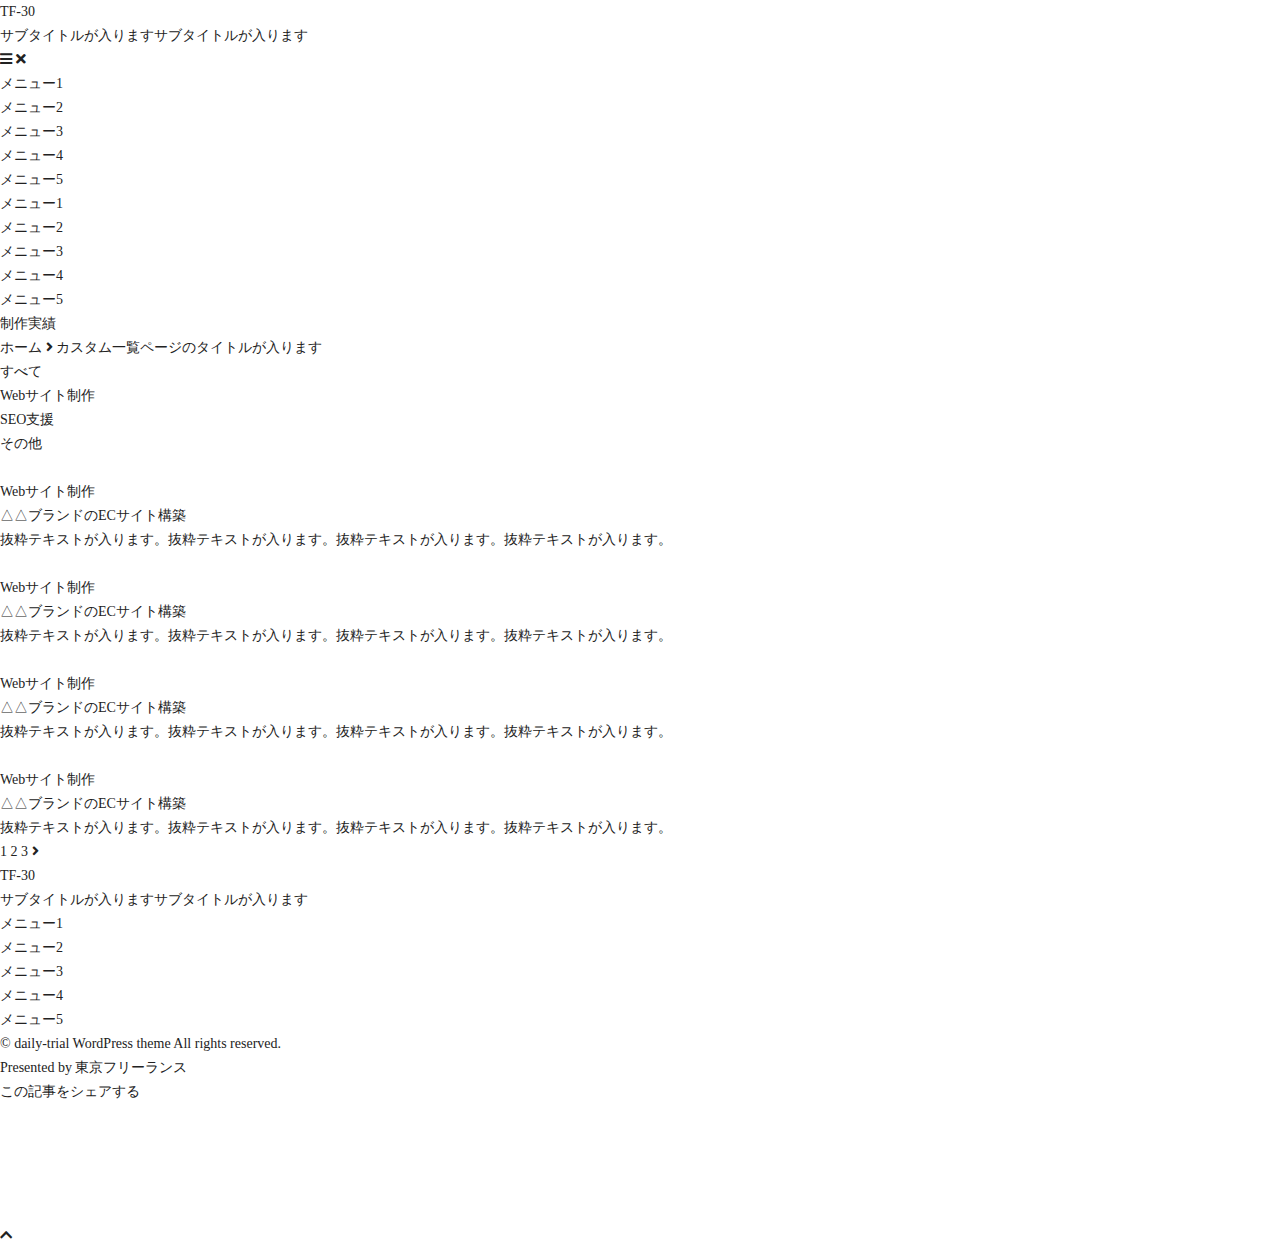
==== archive-menu.html @ 81ab0459 "First commit" ====
<!DOCTYPE html>
<html lang="ja" prefix="og: http://ogp.me/ns#">
<head>

<meta charset="UTF-8">
<meta name="viewport" content="width=device-width, initial-scale=1.0">
<meta name="format-detection" content="telephone=no">

<title>カスタム一覧ページのタイトルが入ります</title>
<meta name="description" content="">

<meta property="og:title" content="カスタム一覧ページのタイトルが入ります">
<meta property="og:type" content="website">
<meta property="og:url" content="https://example.com/pagetitle/">
<meta property="og:image" content="https://example.com/pagetitle/img/ogp.png">
<meta property="og:site_name" content="カスタム一覧ページタイトルが入ります">
<meta property="og:description" content="">
<meta name="twitter:card" content="summary_large_image">

<link rel="stylesheet" href="https://cdnjs.cloudflare.com/ajax/libs/font-awesome/5.8.2/css/all.min.css">
<link rel="stylesheet" href="./css/style.css">

<link rel="icon" href="./img/icon-home.png">

</head>
<body>

<!-- header -->
<header id="header">
<div class="inner">

<h1 class="header-logo"><a href="/">TF-30</a></h1><!-- /header-logo -->
<div class="header-sub">サブタイトルが入りますサブタイトルが入ります</div><!-- /header-sub -->

<!-- drawer -->
<div class="drawer">
<div class="drawer-icon">
	<span class="drawer-open"><i class="fas fa-bars"></i></span><!-- /drawer-open -->
	<span class="drawer-close"><i class="fas fa-times"></i></span><!-- drawer-close -->
</div><!-- /drawer-icon -->

<!-- drawer-content -->
<div class="drawer-content">
<nav class="drawer-nav">
<ul class="drawer-list">
	<li class="m_icon1 menu-item"><a href="#">メニュー1</a></li>
	<li class="m_icon2 menu-item"><a href="#">メニュー2</a></li>
	<li class="m_icon3 menu-item"><a href="#">メニュー3</a></li>
	<li class="m_icon4 menu-item"><a href="#">メニュー4</a></li>
	<li class="m_icon5 menu-item"><a href="#">メニュー5</a></li>
</ul>
</nav>
</div><!-- /drawer-content -->
</div><!-- /drawer -->

</div><!-- /inner -->
</header><!-- /header -->

<!-- header-nav -->
<nav class="header-nav">
<div class="inner">
<ul class="header-list">
	<li class="m_icon1 menu-item"><a href="#">メニュー1</a></li>
	<li class="m_icon2 menu-item"><a href="#">メニュー2</a></li>
	<li class="m_icon3 menu-item"><a href="#">メニュー3</a></li>
	<li class="m_icon4 menu-item"><a href="#">メニュー4</a></li>
	<li class="m_icon5 menu-item"><a href="#">メニュー5</a></li>
</ul>
</div><!-- /inner -->
</nav><!-- header-nav -->

<!-- main-visual -->
<div class="mainvisual">
  <div class="inner">
    <div class="mainvisual-content">
      <div class="mainvisual-title">制作実績</div>
    </div>
  </div><!-- /inner -->
</div><!-- /main-visual -->

<div class="work-breadcrumb">
  <div class="inner">
    <!-- breadcrumb -->
    <div class="breadcrumb">
      <span property="itemListElement" typeof="ListItem">
        <a property="item" typeof="WebPage" href="/" class="home"><span property="name">ホーム</span></a>
        <meta property="position" content="1">
      </span>
      <i class="fas fa-angle-right"></i>
      <span class="current-item">カスタム一覧ページのタイトルが入ります</span>
    </div><!-- /breadcrumb -->
  </div><!-- /inner -->
</div><!-- /work-breadcrumb -->


<!-- content -->
<div id="content" class="content-work">
  <div class="inner">

    <!-- primary -->
    <main id="primary">

      <div class="genre-nav">
        <div class="genre-nav-link"><a class="is-active" href="">すべて</a></div>
        <div class="genre-nav-link"><a href="">Webサイト制作</a></div>
        <div class="genre-nav-link"><a href="">SEO支援</a></div>
        <div class="genre-nav-link"><a href="">その他</a></div>
      </div><!-- /genre-nav -->

      <!-- entries -->
      <div class="entries entries-work">
        <a href="" class="entry-item entry-item-horizontal">
          <div class="entry-item-img">
            <img src="img/entry1.png" alt="">
          </div>
          <div class="entry-item-body">
            <div class="entry-item-meta">
              <div class="entry-item-tag">Webサイト制作</div>
            </div>
            <div class="entry-item-title">△△ブランドのECサイト構築</div>
            <div class="entry-item-excerpt">抜粋テキストが入ります。抜粋テキストが入ります。抜粋テキストが入ります。抜粋テキストが入ります。</div>
          </div><!-- /entry-item-body -->
        </a><!-- /entry-item -->
        <a href="" class="entry-item entry-item-horizontal">
          <div class="entry-item-img">
            <img src="img/entry2.png" alt="">
          </div>
          <div class="entry-item-body">
            <div class="entry-item-meta">
              <div class="entry-item-tag">Webサイト制作</div>
            </div>
            <div class="entry-item-title">△△ブランドのECサイト構築</div>
            <div class="entry-item-excerpt">抜粋テキストが入ります。抜粋テキストが入ります。抜粋テキストが入ります。抜粋テキストが入ります。</div>
          </div><!-- /entry-item-body -->
        </a><!-- /entry-item -->
        <a href="" class="entry-item entry-item-horizontal">
          <div class="entry-item-img">
            <img src="img/entry3.png" alt="">
          </div>
          <div class="entry-item-body">
            <div class="entry-item-meta">
              <div class="entry-item-tag">Webサイト制作</div>
            </div>
            <div class="entry-item-title">△△ブランドのECサイト構築</div>
            <div class="entry-item-excerpt">抜粋テキストが入ります。抜粋テキストが入ります。抜粋テキストが入ります。抜粋テキストが入ります。</div>
          </div><!-- /entry-item-body -->
        </a><!-- /entry-item -->
        <a href="" class="entry-item entry-item-horizontal">
          <div class="entry-item-img">
            <img src="img/entry4.png" alt="">
          </div>
          <div class="entry-item-body">
            <div class="entry-item-meta">
              <div class="entry-item-tag">Webサイト制作</div>
            </div>
            <div class="entry-item-title">△△ブランドのECサイト構築</div>
            <div class="entry-item-excerpt">抜粋テキストが入ります。抜粋テキストが入ります。抜粋テキストが入ります。抜粋テキストが入ります。</div>
          </div><!-- /entry-item-body -->
        </a><!-- /entry-item -->
      </div><!-- /entries -->

      <!-- pagination -->
      <div class="pagination">
        <span class="page-numbers current">1</span>
        <a class="page-numbers" href="#">2</a>
        <a class="page-numbers" href="#">3</a>
        <a class="next page-numbers" href="#"><i class="fas fa-angle-right"></i></a>
      </div><!-- /pagination -->
    </main><!-- /primary -->

  </div><!-- /.inner -->
  </div><!-- /.content -->


<!-- footer-menu -->
<div id="footer-menu">
<div class="inner">
<div class="footer-logo"><a href="/">TF-30</a></div><!-- /footer-logo -->
<div class="footer-sub">サブタイトルが入りますサブタイトルが入ります</div><!-- /footer-sub -->

<nav class="footer-nav">
<ul class="footer-list">
	<li class="menu-item"><a href="#">メニュー1</a></li>
	<li class="menu-item"><a href="#">メニュー2</a></li>
	<li class="menu-item"><a href="#">メニュー3</a></li>
	<li class="menu-item"><a href="#">メニュー4</a></li>
	<li class="menu-item"><a href="#">メニュー5</a></li>
</ul>
</nav>

</div><!-- /inner -->
</div><!-- /footer-menu -->



<!-- footer -->
<footer id="footer">
<div class="inner">
<div class="copy">&copy; daily-trial WordPress theme All rights reserved.</div><!-- /copy -->
<div class="by">Presented by <a href="https://tokyofreelance.jp/" rel="noopener" target="_blank">東京フリーランス</a></div><!-- /by -->

</div><!-- /inner -->
</footer><!-- /footer -->



<!-- footer-sns -->
<div class="footer-sns">
<div class="inner">
<div class="footer-sns-head">この記事をシェアする</div><!-- /footer-sns-head -->

<nav class="footer-sns-buttons">
<ul>
	<li><a class="m_twitter" href="https://twitter.com/share?url=https://example.com/pagetitle/&text=カスタム一覧ページタイトルが入ります" rel="nofollow" target="_blank"><img src="img/icon-twitter.png" alt=""></a></li>
	<li><a class="m_facebook" href="https://www.facebook.com/share.php?u=https://example.com/pagetitle/" rel="nofollow" target="_blank"><img src="img/icon-facebook.png" alt=""></a></li>
	<li><a class="m_hatena" href="https://b.hatena.ne.jp/add?mode=confirm&url=https://example.com/pagetitle/&title=カスタム一覧ページタイトルが入ります" rel="nofollow" target="_blank"><img src="img/icon-hatena.png" alt=""></a></li>
	<li><a class="m_line" href="https://social-plugins.line.me/lineit/share?url=https://example.com/pagetitle/" rel="nofollow" target="_blank"><img src="img/icon-line.png" alt=""></a></li>
	<li><a class="m_pocket" href="https://getpocket.com/edit?url=https://example.com/pagetitle/" rel="nofollow" target="_blank"><img src="img/icon-pocket.png" alt=""></a></li>
</ul>
</nav><!-- /footer-sns-buttons -->

</div><!-- /inner -->
</div><!-- /footer-sns -->


<div class="floating">
	<a href="#"><i class="fas fa-chevron-up"></i></a>
</div>

<script src="https://code.jquery.com/jquery-3.3.1.min.js"></script>
<script src="js/script.js"></script>

</body>
</html>
---- css/style.css ----
@charset "UTF-8";
*,
*::before,
*::after {
  -webkit-box-sizing: border-box;
          box-sizing: border-box;
}

html,
body,
h1,
h2,
h3,
h4,
h5,
h6,
ul,
ol,
dl,
li,
dt,
dd,
p,
div,
span,
img,
a,
table,
tr,
th,
td {
  margin: 0;
  padding: 0;
  border: 0;
  font-weight: normal;
  font-size: 100%;
  vertical-align: baseline;
}

header,
footer,
nav,
section,
article,
main,
aside,
figure,
figcaption {
  display: block;
}

ol,
ul {
  list-style: none;
}

img {
  max-width: 100%;
  height: auto;
  vertical-align: middle;
}

a {
  color: inherit;
  text-decoration: none;
}

button {
  margin: 0;
  padding: 0;
  border: none;
  -webkit-box-shadow: none;
          box-shadow: none;
  background: transparent;
  cursor: pointer;
  font: inherit;
}

input,
select,
textarea {
  font: inherit;
  color: inherit;
  vertical-align: top;
}

html {
  scroll-behavior: smooth;
}

body {
  color: #222222;
  font-family: "Noto Serif JP", serif;
  font-size: 14px;
  font-weight: 400;
  line-height: 1.71429;
}
body.is-footer-sns-fixed {
  padding-bottom: 75px;
}
@media not screen and (min-width: 768px) {
  body.is-footer-sns-fixed {
    padding-bottom: 67px;
  }
}

img {
  max-width: 100%;
  height: auto;
}

a {
  color: inherit;
}

.p-drawer {
  position: fixed;
  z-index: 40;
  top: 0;
  left: 0;
  width: 100%;
  height: 100vh;
}
.p-drawer.is-checked {
  background: rgba(0, 0, 0, 0.5);
}

.p-drawer__icon {
  position: fixed;
  z-index: 2;
  width: 60px;
  height: 60px;
  top: 10px;
  right: 10px;
  border-radius: 60px;
  background: #382620;
  -webkit-transition: background-color 0.3s, opacity 0.3s;
  transition: background-color 0.3s, opacity 0.3s;
}
@media screen and (min-width: 768px) {
  .p-drawer__icon.is-front-page {
    opacity: 0;
    pointer-events: none;
  }
}
@media screen and (min-width: 768px) and (max-width: 1100px) {
  .p-drawer__icon.is-front-page {
    opacity: 1;
    pointer-events: auto;
  }
}
.p-drawer__icon.is-checked {
  background: #ffffff;
}
.p-drawer__icon.is-checked .p-drawer__icon-bar {
  background: #382620;
  top: 28.75px;
  left: 17px;
}
.p-drawer__icon.is-checked .p-drawer__icon-bar:nth-of-type(1) {
  -webkit-transform: rotate(45deg);
          transform: rotate(45deg);
}
.p-drawer__icon.is-checked .p-drawer__icon-bar:nth-of-type(2) {
  display: none;
}
.p-drawer__icon.is-checked .p-drawer__icon-bar:nth-of-type(3) {
  -webkit-transform: rotate(-45deg);
          transform: rotate(-45deg);
}

.p-drawer__icon-bar {
  position: absolute;
  width: 27px;
  height: 2.25px;
  left: 17px;
  background: #ffffff;
  -webkit-transition: top 0.3s, left 0.3s, -webkit-transform 0.3s;
  transition: top 0.3s, left 0.3s, -webkit-transform 0.3s;
  transition: top 0.3s, left 0.3s, transform 0.3s;
  transition: top 0.3s, left 0.3s, transform 0.3s, -webkit-transform 0.3s;
}
.p-drawer__icon-bar:nth-of-type(1) {
  top: 21px;
}
.p-drawer__icon-bar:nth-of-type(2) {
  top: 28.75px;
}
.p-drawer__icon-bar:nth-of-type(3) {
  top: 36px;
}

.p-drawer__content {
  position: fixed;
  z-index: 1;
  background: #382620;
  width: 375px;
  height: 100vh;
  top: 0;
  right: 0;
  opacity: 0;
  pointer-events: none;
  -webkit-transition: opacity 0.3s ease, -webkit-transform 0.3s ease;
  transition: opacity 0.3s ease, -webkit-transform 0.3s ease;
  transition: transform 0.3s ease, opacity 0.3s ease;
  transition: transform 0.3s ease, opacity 0.3s ease, -webkit-transform 0.3s ease;
}
@media screen and (min-width: 768px) {
  .p-drawer__content {
    -webkit-transform: translateX(100%);
            transform: translateX(100%);
  }
}
.p-drawer__content.is-checked {
  opacity: 1;
  -webkit-transform: translateX(0);
          transform: translateX(0);
  pointer-events: auto;
}

.p-drawer__content-logo {
  width: 128px;
  margin-top: 10px;
  margin-left: 14px;
}

.p-drawer__content-nav {
  margin-top: 55px;
  margin-left: 40px;
}

.p-drawer__content-list {
  display: -webkit-box;
  display: -ms-flexbox;
  display: flex;
  -webkit-box-orient: vertical;
  -webkit-box-direction: normal;
      -ms-flex-direction: column;
          flex-direction: column;
  gap: 31.5px;
}

.p-drawer__content-text-en {
  color: #ffffff;
  font-family: "Patua One", serif;
  font-size: 24px;
  line-height: normal;
  letter-spacing: 2.88px;
}

.p-drawer__content-text-ja {
  margin-left: 9px;
  color: #ffffff;
  font-family: "Noto Serif JP", serif;
  font-size: 10px;
  font-weight: 500;
}
.p-drawer__content-text-ja::before {
  content: "／";
  margin-right: 12px;
}

.p-drawer__content-sns-icons {
  margin-top: 57px;
  margin-left: 4px;
  display: -webkit-box;
  display: -ms-flexbox;
  display: flex;
  -webkit-box-pack: center;
      -ms-flex-pack: center;
          justify-content: center;
  -webkit-box-align: center;
      -ms-flex-align: center;
          align-items: center;
  gap: 40px;
}

.p-drawer__content-sns-icon:nth-of-type(1) {
  width: 32px;
}
.p-drawer__content-sns-icon:nth-of-type(2) {
  width: 30px;
}
.p-drawer__content-sns-icon:nth-of-type(3) {
  width: 35px;
}

@media screen and (min-width: 768px) {
  .u-hidden-pc {
    display: none;
  }
}

@media not screen and (min-width: 768px) {
  .u-hidden-sp {
    display: none;
  }
}
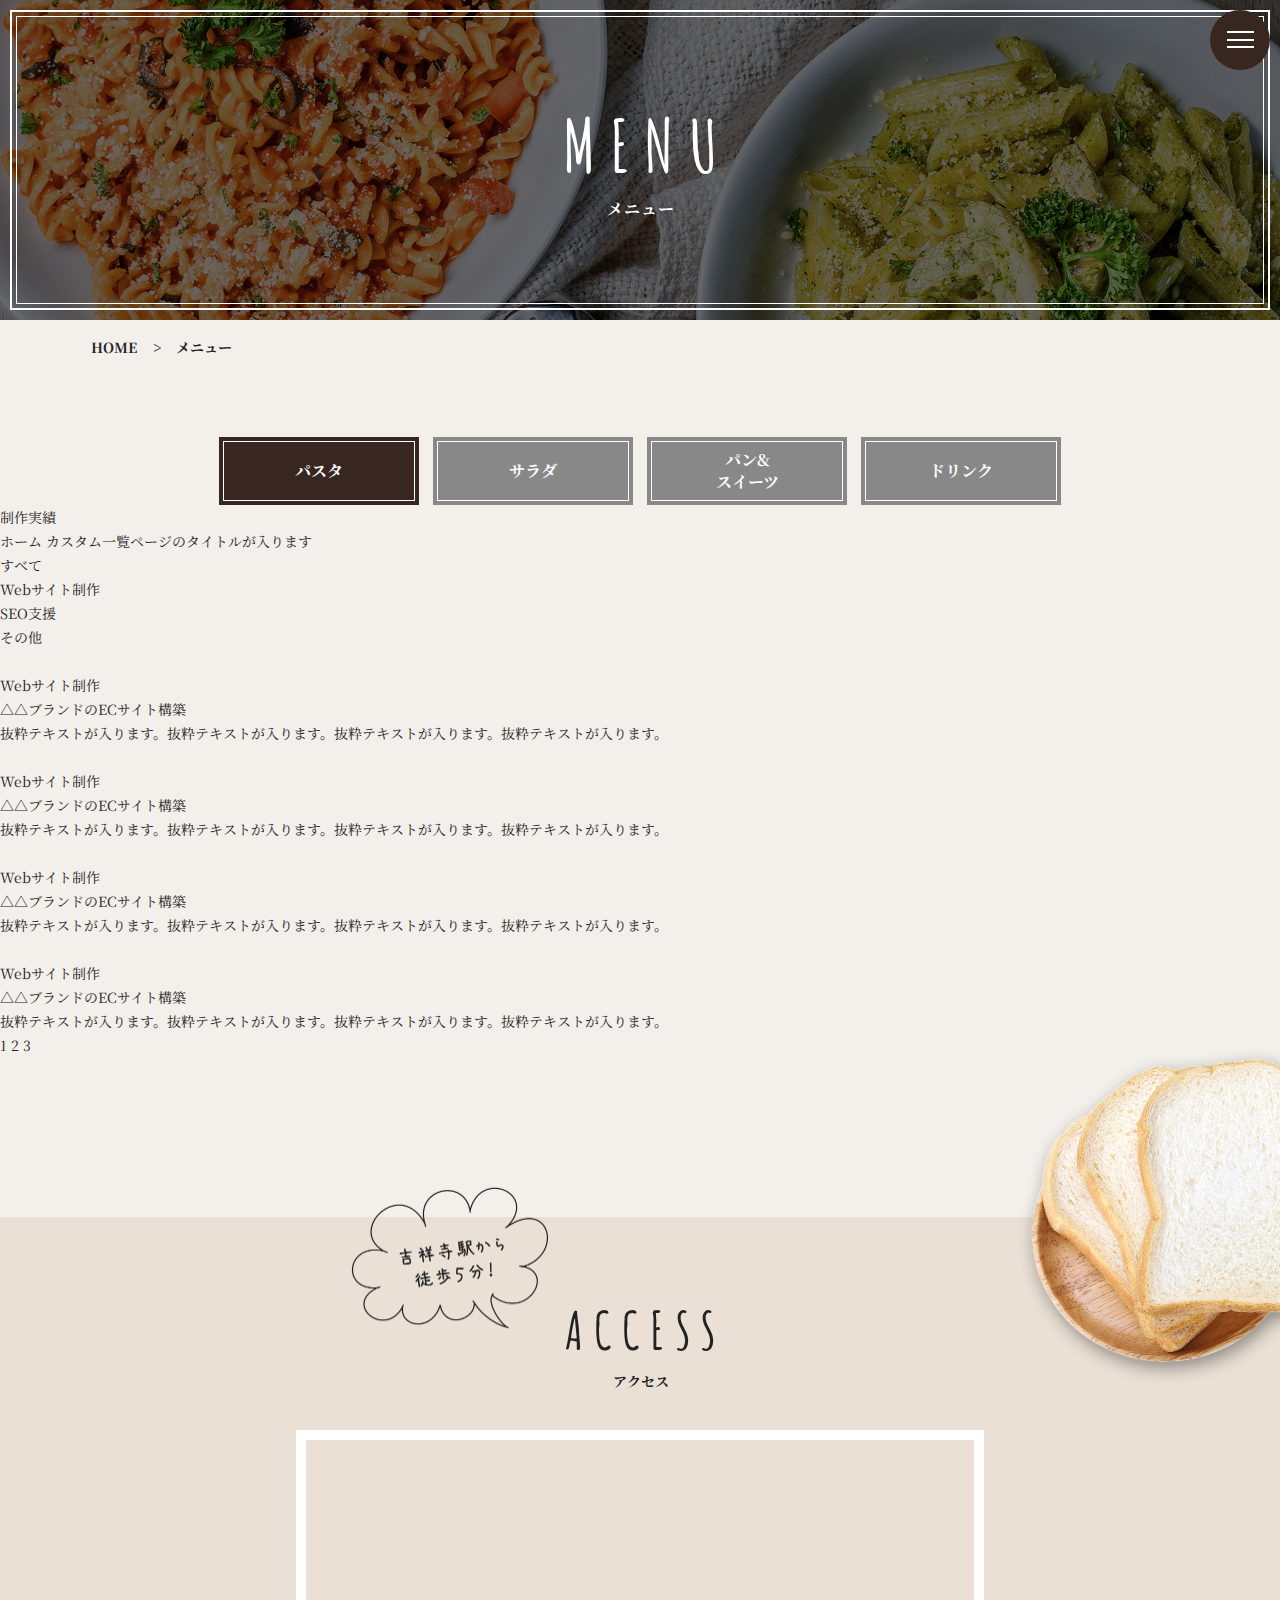
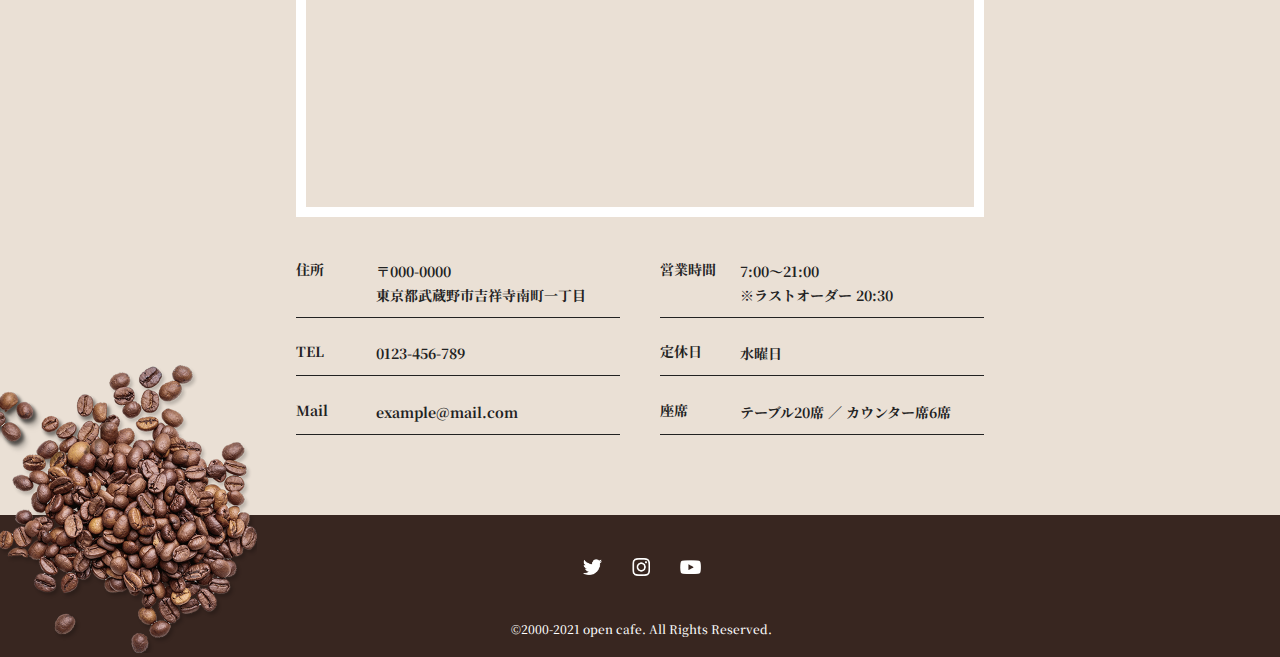
==== commit 92e207c5: "Add p-genre-nav" ====
--- a/archive-menu.html
+++ b/archive-menu.html
@@ -1,235 +1,337 @@
 <!DOCTYPE html>
-<html lang="ja" prefix="og: http://ogp.me/ns#">
+<html lang="ja">
+
 <head>
-
-<meta charset="UTF-8">
-<meta name="viewport" content="width=device-width, initial-scale=1.0">
-<meta name="format-detection" content="telephone=no">
-
-<title>カスタム一覧ページのタイトルが入ります</title>
-<meta name="description" content="">
-
-<meta property="og:title" content="カスタム一覧ページのタイトルが入ります">
-<meta property="og:type" content="website">
-<meta property="og:url" content="https://example.com/pagetitle/">
-<meta property="og:image" content="https://example.com/pagetitle/img/ogp.png">
-<meta property="og:site_name" content="カスタム一覧ページタイトルが入ります">
-<meta property="og:description" content="">
-<meta name="twitter:card" content="summary_large_image">
-
-<link rel="stylesheet" href="https://cdnjs.cloudflare.com/ajax/libs/font-awesome/5.8.2/css/all.min.css">
-<link rel="stylesheet" href="./css/style.css">
-
-<link rel="icon" href="./img/icon-home.png">
-
+  <meta charset="UTF-8">
+  <meta name="viewport" content="width=device-width, initial-scale=1.0">
+  <title>Open Cafe</title>
+  <meta name="description" content="">
+
+  <!-- CSS -->
+  <link rel="stylesheet" href="./css/lib/swiper-bundle.min.css" />
+  <link rel="stylesheet" href="./css/style.css">
+
+  <!-- google font -->
+  <link rel="preconnect" href="https://fonts.googleapis.com">
+  <link rel="preconnect" href="https://fonts.gstatic.com" crossorigin>
+  <link
+    href="https://fonts.googleapis.com/css2?family=Amatic+SC:wght@400;700&family=Damion&family=Noto+Serif+JP:wght@200..900&family=Patua+One&display=swap"
+    rel="stylesheet">
 </head>
+
 <body>
 
-<!-- header -->
-<header id="header">
-<div class="inner">
-
-<h1 class="header-logo"><a href="/">TF-30</a></h1><!-- /header-logo -->
-<div class="header-sub">サブタイトルが入りますサブタイトルが入ります</div><!-- /header-sub -->
-
-<!-- drawer -->
-<div class="drawer">
-<div class="drawer-icon">
-	<span class="drawer-open"><i class="fas fa-bars"></i></span><!-- /drawer-open -->
-	<span class="drawer-close"><i class="fas fa-times"></i></span><!-- drawer-close -->
-</div><!-- /drawer-icon -->
-
-<!-- drawer-content -->
-<div class="drawer-content">
-<nav class="drawer-nav">
-<ul class="drawer-list">
-	<li class="m_icon1 menu-item"><a href="#">メニュー1</a></li>
-	<li class="m_icon2 menu-item"><a href="#">メニュー2</a></li>
-	<li class="m_icon3 menu-item"><a href="#">メニュー3</a></li>
-	<li class="m_icon4 menu-item"><a href="#">メニュー4</a></li>
-	<li class="m_icon5 menu-item"><a href="#">メニュー5</a></li>
-</ul>
-</nav>
-</div><!-- /drawer-content -->
-</div><!-- /drawer -->
-
-</div><!-- /inner -->
-</header><!-- /header -->
-
-<!-- header-nav -->
-<nav class="header-nav">
-<div class="inner">
-<ul class="header-list">
-	<li class="m_icon1 menu-item"><a href="#">メニュー1</a></li>
-	<li class="m_icon2 menu-item"><a href="#">メニュー2</a></li>
-	<li class="m_icon3 menu-item"><a href="#">メニュー3</a></li>
-	<li class="m_icon4 menu-item"><a href="#">メニュー4</a></li>
-	<li class="m_icon5 menu-item"><a href="#">メニュー5</a></li>
-</ul>
-</div><!-- /inner -->
-</nav><!-- header-nav -->
-
-<!-- main-visual -->
-<div class="mainvisual">
-  <div class="inner">
-    <div class="mainvisual-content">
-      <div class="mainvisual-title">制作実績</div>
+  <!-- p-header -->
+  <header class="p-header">
+
+    <!-- p-drawer -->
+    <div id="js-drawer" class="p-drawer is-show">
+      <div id="js-drawer-icon" class="p-drawer__icon">
+        <span class="p-drawer__icon-bar"></span>
+        <span class="p-drawer__icon-bar"></span>
+        <span class="p-drawer__icon-bar"></span>
+      </div><!-- /p-drawer-icon -->
+
+      <!-- p-drawer-content -->
+      <div id="js-drawer-content" class="p-drawer__content">
+        <div class="p-drawer__content-logo">
+          <a class="u-hover-opacity" href="#">
+            <img src="./img/logo_light_drawer.png" alt="Open Cafe - dish & coffee -" width="256" height="128">
+          </a>
+        </div>
+        <nav class="p-drawer__content-nav">
+          <ul class="p-drawer__content-list">
+            <li class="p-drawer__content-item">
+              <a class="u-hover-opacity" href="#"><span class="p-drawer__content-text-en">TOP</span><span
+                  class="p-drawer__content-text-ja">トップ</span></a>
+            </li>
+            <li class="p-drawer__content-item">
+              <a class="u-hover-opacity" href="#"><span class="p-drawer__content-text-en">CONCEPT</span><span
+                  class="p-drawer__content-text-ja">コンセプト</span></a>
+            </li>
+            <li class="p-drawer__content-item">
+              <a class="u-hover-opacity" href="#"><span class="p-drawer__content-text-en">MENU</span><span
+                  class="p-drawer__content-text-ja">メニュー</span></a>
+            </li>
+            <li class="p-drawer__content-item">
+              <a class="u-hover-opacity" href="#"><span class="p-drawer__content-text-en">NEWS</span><span
+                  class="p-drawer__content-text-ja">お知らせ</span></a>
+            </li>
+            <li class="p-drawer__content-item">
+              <a class="u-hover-opacity" href="#"><span class="p-drawer__content-text-en">SHOP</span><span
+                  class="p-drawer__content-text-ja">店舗情報</span></a>
+            </li>
+            <li class="p-drawer__content-item">
+              <a class="u-hover-opacity" href="#"><span class="p-drawer__content-text-en">GIFT</span><span
+                  class="p-drawer__content-text-ja">ギフト・贈り物</span></a>
+            </li>
+            <li class="p-drawer__content-item">
+              <a class="u-hover-opacity" href="#"><span class="p-drawer__content-text-en">CONTACT</span><span
+                  class="p-drawer__content-text-ja">お問い合わせ</span></a>
+            </li>
+          </ul>
+        </nav>
+        <ul class="p-drawer__content-sns-icons">
+          <li class="p-drawer__content-sns-icon">
+            <a class="u-hover-opacity" href="https://x.com/home" target="_blank"><img src="./img/Icon-twitter-light.png"
+                alt="" width="65" height="54"></a>
+          </li>
+          <li class="p-drawer__content-sns-icon">
+            <a class="u-hover-opacity" href="https://www.instagram.com/" target="_blank"><img
+                src="./img/Icon-instagram-light.png" alt="" width="61" height="60"></a>
+          </li>
+          <li class="p-drawer__content-sns-icon">
+            <a class="u-hover-opacity" href="https://www.youtube.com/" target="_blank"><img
+                src="./img/Icon-youtube-light.png" alt="" width="71" height="50"></a>
+          </li>
+        </ul>
+      </div><!-- /p-drawer-content -->
+    </div><!-- /p-drawer -->
+
+  </header><!-- /p-header -->
+
+  <!-- p-page-header -->
+  <section class="p-page-header">
+
+    <picture class="p-page-header__image">
+      <source media="(min-width: 768px)" srcset="./img/header/img_firstview_menu.jpg">
+      <img src="./img/header/img_firstview_menu_sp.jpg" alt="" decoding="async" width="2560" height="640">
+    </picture>
+
+    <div class="p-page-header__title">
+      <p class="p-page-header__title-en">MENU</p>
+      <h1 class="p-page-header__title-ja">メニュー</h1>
     </div>
-  </div><!-- /inner -->
-</div><!-- /main-visual -->
-
-<div class="work-breadcrumb">
-  <div class="inner">
-    <!-- breadcrumb -->
-    <div class="breadcrumb">
+
+  </section><!-- /p-page-header -->
+
+  <!-- p-breadcrumb -->
+  <div class="p-breadcrumb">
+
+    <!-- p-breadcrumb__inner -->
+    <div class="p-breadcrumb__inner">
+
       <span property="itemListElement" typeof="ListItem">
-        <a property="item" typeof="WebPage" href="/" class="home"><span property="name">ホーム</span></a>
-        <meta property="position" content="1">
+        <a href="#"><span property="name">HOME</span></a>
       </span>
-      <i class="fas fa-angle-right"></i>
-      <span class="current-item">カスタム一覧ページのタイトルが入ります</span>
-    </div><!-- /breadcrumb -->
-  </div><!-- /inner -->
-</div><!-- /work-breadcrumb -->
-
-
-<!-- content -->
-<div id="content" class="content-work">
-  <div class="inner">
-
-    <!-- primary -->
-    <main id="primary">
-
-      <div class="genre-nav">
-        <div class="genre-nav-link"><a class="is-active" href="">すべて</a></div>
-        <div class="genre-nav-link"><a href="">Webサイト制作</a></div>
-        <div class="genre-nav-link"><a href="">SEO支援</a></div>
-        <div class="genre-nav-link"><a href="">その他</a></div>
-      </div><!-- /genre-nav -->
-
-      <!-- entries -->
-      <div class="entries entries-work">
-        <a href="" class="entry-item entry-item-horizontal">
-          <div class="entry-item-img">
-            <img src="img/entry1.png" alt="">
-          </div>
-          <div class="entry-item-body">
-            <div class="entry-item-meta">
-              <div class="entry-item-tag">Webサイト制作</div>
+      <span>></span>
+      <span class="current-item">メニュー</span>
+
+    </div><!-- p-breadcrumb__inner -->
+  </div><!-- p-breadcrumb -->
+
+  <div class="p-genre-nav">
+    <div class="p-genre-nav__inner">
+      <div class="p-genre-nav__link"><a class="is-active" href="">パスタ</a></div>
+      <div class="p-genre-nav__link"><a href="">サラダ</a></div>
+      <div class="p-genre-nav__link"><a href="">パン&<br>スイーツ</a></div>
+      <div class="p-genre-nav__link"><a href="">ドリンク</a></div>
+    </div>
+  </div><!-- /p-genre-nav -->
+
+
+
+
+  <!-- main-visual -->
+  <div class="mainvisual">
+    <div class="inner">
+      <div class="mainvisual-content">
+        <div class="mainvisual-title">制作実績</div>
+      </div>
+    </div><!-- /inner -->
+  </div><!-- /main-visual -->
+
+  <div class="work-breadcrumb">
+    <div class="inner">
+      <!-- breadcrumb -->
+      <div class="breadcrumb">
+        <span property="itemListElement" typeof="ListItem">
+          <a property="item" typeof="WebPage" href="/" class="home"><span property="name">ホーム</span></a>
+          <meta property="position" content="1">
+        </span>
+        <i class="fas fa-angle-right"></i>
+        <span class="current-item">カスタム一覧ページのタイトルが入ります</span>
+      </div><!-- /breadcrumb -->
+    </div><!-- /inner -->
+  </div><!-- /work-breadcrumb -->
+
+
+  <!-- content -->
+  <div id="content" class="content-work">
+    <div class="inner">
+
+      <!-- primary -->
+      <main id="primary">
+
+        <div class="genre-nav">
+          <div class="genre-nav-link"><a class="is-active" href="">すべて</a></div>
+          <div class="genre-nav-link"><a href="">Webサイト制作</a></div>
+          <div class="genre-nav-link"><a href="">SEO支援</a></div>
+          <div class="genre-nav-link"><a href="">その他</a></div>
+        </div><!-- /genre-nav -->
+
+        <!-- entries -->
+        <div class="entries entries-work">
+          <a href="" class="entry-item entry-item-horizontal">
+            <div class="entry-item-img">
+              <img src="img/entry1.png" alt="">
             </div>
-            <div class="entry-item-title">△△ブランドのECサイト構築</div>
-            <div class="entry-item-excerpt">抜粋テキストが入ります。抜粋テキストが入ります。抜粋テキストが入ります。抜粋テキストが入ります。</div>
-          </div><!-- /entry-item-body -->
-        </a><!-- /entry-item -->
-        <a href="" class="entry-item entry-item-horizontal">
-          <div class="entry-item-img">
-            <img src="img/entry2.png" alt="">
-          </div>
-          <div class="entry-item-body">
-            <div class="entry-item-meta">
-              <div class="entry-item-tag">Webサイト制作</div>
+            <div class="entry-item-body">
+              <div class="entry-item-meta">
+                <div class="entry-item-tag">Webサイト制作</div>
+              </div>
+              <div class="entry-item-title">△△ブランドのECサイト構築</div>
+              <div class="entry-item-excerpt">抜粋テキストが入ります。抜粋テキストが入ります。抜粋テキストが入ります。抜粋テキストが入ります。</div>
+            </div><!-- /entry-item-body -->
+          </a><!-- /entry-item -->
+          <a href="" class="entry-item entry-item-horizontal">
+            <div class="entry-item-img">
+              <img src="img/entry2.png" alt="">
             </div>
-            <div class="entry-item-title">△△ブランドのECサイト構築</div>
-            <div class="entry-item-excerpt">抜粋テキストが入ります。抜粋テキストが入ります。抜粋テキストが入ります。抜粋テキストが入ります。</div>
-          </div><!-- /entry-item-body -->
-        </a><!-- /entry-item -->
-        <a href="" class="entry-item entry-item-horizontal">
-          <div class="entry-item-img">
-            <img src="img/entry3.png" alt="">
-          </div>
-          <div class="entry-item-body">
-            <div class="entry-item-meta">
-              <div class="entry-item-tag">Webサイト制作</div>
+            <div class="entry-item-body">
+              <div class="entry-item-meta">
+                <div class="entry-item-tag">Webサイト制作</div>
+              </div>
+              <div class="entry-item-title">△△ブランドのECサイト構築</div>
+              <div class="entry-item-excerpt">抜粋テキストが入ります。抜粋テキストが入ります。抜粋テキストが入ります。抜粋テキストが入ります。</div>
+            </div><!-- /entry-item-body -->
+          </a><!-- /entry-item -->
+          <a href="" class="entry-item entry-item-horizontal">
+            <div class="entry-item-img">
+              <img src="img/entry3.png" alt="">
             </div>
-            <div class="entry-item-title">△△ブランドのECサイト構築</div>
-            <div class="entry-item-excerpt">抜粋テキストが入ります。抜粋テキストが入ります。抜粋テキストが入ります。抜粋テキストが入ります。</div>
-          </div><!-- /entry-item-body -->
-        </a><!-- /entry-item -->
-        <a href="" class="entry-item entry-item-horizontal">
-          <div class="entry-item-img">
-            <img src="img/entry4.png" alt="">
-          </div>
-          <div class="entry-item-body">
-            <div class="entry-item-meta">
-              <div class="entry-item-tag">Webサイト制作</div>
+            <div class="entry-item-body">
+              <div class="entry-item-meta">
+                <div class="entry-item-tag">Webサイト制作</div>
+              </div>
+              <div class="entry-item-title">△△ブランドのECサイト構築</div>
+              <div class="entry-item-excerpt">抜粋テキストが入ります。抜粋テキストが入ります。抜粋テキストが入ります。抜粋テキストが入ります。</div>
+            </div><!-- /entry-item-body -->
+          </a><!-- /entry-item -->
+          <a href="" class="entry-item entry-item-horizontal">
+            <div class="entry-item-img">
+              <img src="img/entry4.png" alt="">
             </div>
-            <div class="entry-item-title">△△ブランドのECサイト構築</div>
-            <div class="entry-item-excerpt">抜粋テキストが入ります。抜粋テキストが入ります。抜粋テキストが入ります。抜粋テキストが入ります。</div>
-          </div><!-- /entry-item-body -->
-        </a><!-- /entry-item -->
-      </div><!-- /entries -->
-
-      <!-- pagination -->
-      <div class="pagination">
-        <span class="page-numbers current">1</span>
-        <a class="page-numbers" href="#">2</a>
-        <a class="page-numbers" href="#">3</a>
-        <a class="next page-numbers" href="#"><i class="fas fa-angle-right"></i></a>
-      </div><!-- /pagination -->
-    </main><!-- /primary -->
-
-  </div><!-- /.inner -->
+            <div class="entry-item-body">
+              <div class="entry-item-meta">
+                <div class="entry-item-tag">Webサイト制作</div>
+              </div>
+              <div class="entry-item-title">△△ブランドのECサイト構築</div>
+              <div class="entry-item-excerpt">抜粋テキストが入ります。抜粋テキストが入ります。抜粋テキストが入ります。抜粋テキストが入ります。</div>
+            </div><!-- /entry-item-body -->
+          </a><!-- /entry-item -->
+        </div><!-- /entries -->
+
+        <!-- pagination -->
+        <div class="pagination">
+          <span class="page-numbers current">1</span>
+          <a class="page-numbers" href="#">2</a>
+          <a class="page-numbers" href="#">3</a>
+          <a class="next page-numbers" href="#"><i class="fas fa-angle-right"></i></a>
+        </div><!-- /pagination -->
+      </main><!-- /primary -->
+
+    </div><!-- /.inner -->
   </div><!-- /.content -->
 
 
-<!-- footer-menu -->
-<div id="footer-menu">
-<div class="inner">
-<div class="footer-logo"><a href="/">TF-30</a></div><!-- /footer-logo -->
-<div class="footer-sub">サブタイトルが入りますサブタイトルが入ります</div><!-- /footer-sub -->
-
-<nav class="footer-nav">
-<ul class="footer-list">
-	<li class="menu-item"><a href="#">メニュー1</a></li>
-	<li class="menu-item"><a href="#">メニュー2</a></li>
-	<li class="menu-item"><a href="#">メニュー3</a></li>
-	<li class="menu-item"><a href="#">メニュー4</a></li>
-	<li class="menu-item"><a href="#">メニュー5</a></li>
-</ul>
-</nav>
-
-</div><!-- /inner -->
-</div><!-- /footer-menu -->
-
-
-
-<!-- footer -->
-<footer id="footer">
-<div class="inner">
-<div class="copy">&copy; daily-trial WordPress theme All rights reserved.</div><!-- /copy -->
-<div class="by">Presented by <a href="https://tokyofreelance.jp/" rel="noopener" target="_blank">東京フリーランス</a></div><!-- /by -->
-
-</div><!-- /inner -->
-</footer><!-- /footer -->
-
-
-
-<!-- footer-sns -->
-<div class="footer-sns">
-<div class="inner">
-<div class="footer-sns-head">この記事をシェアする</div><!-- /footer-sns-head -->
-
-<nav class="footer-sns-buttons">
-<ul>
-	<li><a class="m_twitter" href="https://twitter.com/share?url=https://example.com/pagetitle/&text=カスタム一覧ページタイトルが入ります" rel="nofollow" target="_blank"><img src="img/icon-twitter.png" alt=""></a></li>
-	<li><a class="m_facebook" href="https://www.facebook.com/share.php?u=https://example.com/pagetitle/" rel="nofollow" target="_blank"><img src="img/icon-facebook.png" alt=""></a></li>
-	<li><a class="m_hatena" href="https://b.hatena.ne.jp/add?mode=confirm&url=https://example.com/pagetitle/&title=カスタム一覧ページタイトルが入ります" rel="nofollow" target="_blank"><img src="img/icon-hatena.png" alt=""></a></li>
-	<li><a class="m_line" href="https://social-plugins.line.me/lineit/share?url=https://example.com/pagetitle/" rel="nofollow" target="_blank"><img src="img/icon-line.png" alt=""></a></li>
-	<li><a class="m_pocket" href="https://getpocket.com/edit?url=https://example.com/pagetitle/" rel="nofollow" target="_blank"><img src="img/icon-pocket.png" alt=""></a></li>
-</ul>
-</nav><!-- /footer-sns-buttons -->
-
-</div><!-- /inner -->
-</div><!-- /footer-sns -->
-
-
-<div class="floating">
-	<a href="#"><i class="fas fa-chevron-up"></i></a>
-</div>
-
-<script src="https://code.jquery.com/jquery-3.3.1.min.js"></script>
-<script src="js/script.js"></script>
+
+
+
+
+
+  <!-- p-access -->
+  <section class="p-access">
+
+    <!-- p-access__container -->
+    <div class="p-access__container">
+
+      <!-- p-access__inner -->
+      <div class="p-access__inner c-inner">
+        <div class="p-access__head c-head">
+          <p class="p-access__head-en c-head-en">ACCESS</p>
+          <h2 class="p-access__head-ja c-head-ja">アクセス</h2>
+        </div>
+        <div class="p-access__map">
+          <iframe class="p-access__map-iframe"
+            src="https://www.google.com/maps/embed?pb=!1m14!1m8!1m3!1d6480.074414226512!2d139.580213!3d35.700702!3m2!1i1024!2i768!4f13.1!3m3!1m2!1s0x6018ee39b555205f%3A0xabb26a0a2fbda595!2z44CSMTgwLTAwMDMg5p2x5Lqs6YO95q2m6JS16YeO5biC5ZCJ56Wl5a-65Y2X55S677yR5LiB55uu!5e0!3m2!1sja!2sjp!4v1742618080559!5m2!1sja!2sjp"
+            width="600" height="450" style="border:0;" allowfullscreen="" loading="lazy"
+            referrerpolicy="no-referrer-when-downgrade"></iframe>
+        </div>
+        <!-- p-access__info -->
+        <div class="p-access__info">
+          <dl class="p-access__definition">
+            <dt class="p-access__term">住所</dt>
+            <dd class="p-access__description">〒000-0000<br>東京都武蔵野市吉祥寺南町一丁目</dd>
+          </dl>
+          <dl class="p-access__definition">
+            <dt class="p-access__term">TEL</dt>
+            <dd class="p-access__description">0123-456-789</dd>
+          </dl>
+          <dl class="p-access__definition">
+            <dt class="p-access__term">Mail</dt>
+            <dd class="p-access__description">example@mail.com</dd>
+          </dl>
+          <dl class="p-access__definition">
+            <dt class="p-access__term">営業時間</dt>
+            <dd class="p-access__description">7:00〜21:00<br>※ラストオーダー 20:30</dd>
+          </dl>
+          <dl class="p-access__definition">
+            <dt class="p-access__term">定休日</dt>
+            <dd class="p-access__description">水曜日</dd>
+          </dl>
+          <dl class="p-access__definition">
+            <dt class="p-access__term">座席</dt>
+            <dd class="p-access__description">テーブル20席 ／ カウンター席6席</dd>
+          </dl>
+        </div><!-- /p-access__info -->
+
+        <div class="p-access__balloon-image"><img src="./img/access/img_balloon-access.png" alt="" width="466"
+            height="401"></div>
+        <div class="p-access__bread-image"><img src="./img/access/bg_bread.png" alt="" width="466" height="401"></div>
+
+      </div><!-- /p-access__inner -->
+    </div><!-- p-access__container -->
+  </section><!-- /p-access -->
+
+
+  <div id="js-pagetop" class="p-pagetop">
+    <a href="#" class="p-pagetop__button u-hover-opacity"><img src="./img/icon_arrow-top.png" alt="" width="88"
+        height="88"></a>
+  </div>
+
+
+  <!-- p-footer -->
+  <footer class="p-footer">
+
+    <div class="p-footer__icons">
+      <div class="p-footer__icon">
+        <a target="_blank" class="u-hover-opacity" href="https://x.com/home"><img src="./img/Icon-twitter-light.png"
+            alt="" width="65" height="54"></a>
+      </div>
+      <div class="p-footer__icon">
+        <a target="_blank" class="u-hover-opacity" href="https://www.instagram.com/"><img
+            src="./img/Icon-instagram-light.png" alt="" width="61" height="60"></a>
+      </div>
+      <div class="p-footer__icon">
+        <a target="_blank" class="u-hover-opacity" href="https://www.youtube.com/"><img
+            src="./img/Icon-youtube-light.png" alt="" width="71" height="50"></a>
+      </div>
+    </div>
+    <small class="p-footer__copyright">©︎2000-2021 open cafe. All Rights Reserved.</small>
+
+    <picture class="p-footer__coffee-image">
+      <source media="(min-width: 768px)" srcset="./img/footer/bg_coffee-beans3.png">
+      <img src="./img/footer/bg_coffee-beans3-sp.png" alt="" width="682" height="576">
+    </picture>
+
+  </footer><!-- /footer -->
+
+  <!-- js -->
+  <script src="./js/lib/swiper-bundle.min.js"></script>
+  <script src="https://ajax.googleapis.com/ajax/libs/jquery/3.7.1/jquery.min.js"></script>
+  <script src="js/script.js"></script>
 
 </body>
-</html>
-
+
+</html>--- a/css/style.css
+++ b/css/style.css
@@ -84,6 +84,11 @@
   vertical-align: top;
 }
 
+html,
+body {
+  overflow-x: hidden; /* 横スクロールだけを防ぐ */
+}
+
 html {
   scroll-behavior: smooth;
 }
@@ -94,6 +99,7 @@
   font-size: 14px;
   font-weight: 400;
   line-height: 1.71429;
+  background: #f3efeb;
 }
 body.is-footer-sns-fixed {
   padding-bottom: 75px;
@@ -111,6 +117,256 @@
 
 a {
   color: inherit;
+}
+
+.c-button {
+  color: #ffffff;
+  font-size: 16px;
+  font-weight: 700;
+  line-height: normal;
+  background: #222222;
+  padding-block: 24px 25px;
+  width: 100%;
+  max-width: 290px;
+  display: -webkit-inline-box;
+  display: -ms-inline-flexbox;
+  display: inline-flex;
+  -webkit-box-pack: center;
+      -ms-flex-pack: center;
+          justify-content: center;
+  -webkit-box-align: center;
+      -ms-flex-align: center;
+          align-items: center;
+  -webkit-transform: translate(-5px, -6px);
+          transform: translate(-5px, -6px);
+  -webkit-transition: -webkit-transform 0.3s;
+  transition: -webkit-transform 0.3s;
+  transition: transform 0.3s;
+  transition: transform 0.3s, -webkit-transform 0.3s;
+}
+@media screen and (min-width: 768px) {
+  .c-button {
+    max-width: 280px;
+  }
+}
+.c-button::before, .c-button::after {
+  content: "";
+  position: absolute;
+}
+.c-button::before {
+  top: 50%;
+  right: 12px;
+  -webkit-transform: translateY(-50%);
+          transform: translateY(-50%);
+  width: 16px;
+  height: 24px;
+  background: url("../img/button-arrow.png") no-repeat center center/contain;
+}
+.c-button::after {
+  top: 0;
+  left: 0;
+  width: 100%;
+  height: 100%;
+  border-bottom: 1px solid #222222;
+  border-right: 1px solid #222222;
+  -webkit-transform: translate(5px, 6px);
+          transform: translate(5px, 6px);
+  -webkit-transition: -webkit-transform 0.3s;
+  transition: -webkit-transform 0.3s;
+  transition: transform 0.3s;
+  transition: transform 0.3s, -webkit-transform 0.3s;
+}
+.c-button:hover {
+  -webkit-transform: translate(0, 0);
+          transform: translate(0, 0);
+}
+.c-button:hover::after {
+  -webkit-transform: translate(0, 0);
+          transform: translate(0, 0);
+}
+
+.c-head-en {
+  font-family: "Amatic SC", sans-serif;
+  font-size: 40px;
+  font-weight: 700;
+  line-height: normal;
+  letter-spacing: 4px;
+}
+@media screen and (min-width: 768px) {
+  .c-head-en {
+    font-size: 52px;
+    letter-spacing: 10.4px;
+  }
+}
+@media screen and (min-width: 768px) and (max-width: 1100px) {
+  .c-head-en {
+    font-size: 40px;
+  }
+}
+
+.c-head-ja {
+  margin-top: 4px;
+  font-size: 12px;
+  font-weight: 700;
+  line-height: normal;
+}
+@media screen and (min-width: 768px) {
+  .c-head-ja {
+    margin-top: 8px;
+    font-size: 14px;
+  }
+}
+@media screen and (min-width: 768px) and (max-width: 1100px) {
+  .c-head-ja {
+    font-size: 12px;
+  }
+}
+
+.c-inner {
+  position: relative;
+  padding-inline: 20px;
+}
+@media screen and (min-width: 768px) {
+  .c-inner {
+    padding-inline: 50px;
+    max-width: 1200px;
+    margin: 0 auto;
+  }
+}
+
+.c-concept-box {
+  position: relative;
+  display: -webkit-box;
+  display: -ms-flexbox;
+  display: flex;
+  -webkit-box-orient: vertical;
+  -webkit-box-direction: normal;
+      -ms-flex-direction: column;
+          flex-direction: column;
+  -webkit-box-pack: center;
+      -ms-flex-pack: center;
+          justify-content: center;
+  -webkit-box-align: center;
+      -ms-flex-align: center;
+          align-items: center;
+  gap: 36px;
+}
+@media screen and (min-width: 768px) {
+  .c-concept-box {
+    -webkit-box-orient: horizontal;
+    -webkit-box-direction: normal;
+        -ms-flex-direction: row;
+            flex-direction: row;
+    gap: 71px;
+  }
+}
+@media screen and (min-width: 768px) {
+  .c-concept-box--reverse {
+    -webkit-box-orient: horizontal;
+    -webkit-box-direction: reverse;
+        -ms-flex-direction: row-reverse;
+            flex-direction: row-reverse;
+  }
+}
+.c-concept-box::after {
+  content: "";
+  position: absolute;
+  z-index: 1;
+  bottom: 0;
+  background: #eae0d5;
+}
+.c-concept-box--1::after {
+  right: -20px;
+  width: 100%;
+  height: 10.0200400802%;
+}
+@media screen and (min-width: 768px) {
+  .c-concept-box--1::after {
+    bottom: -100px;
+    right: -90px;
+    width: 89.4545454545%;
+    height: 27.397260274%;
+  }
+}
+.c-concept-box--2::after {
+  left: -20px;
+  width: 84.776119403%;
+  height: 32.3823109843%;
+}
+@media screen and (min-width: 768px) {
+  .c-concept-box--2::after {
+    bottom: -60px;
+    left: -90px;
+    width: 52.7272727273%;
+    height: 81.3780260708%;
+  }
+}
+.c-concept-box--3::after {
+  right: 0;
+  width: 54.9253731343%;
+  height: 44.5895522388%;
+}
+@media screen and (min-width: 768px) {
+  .c-concept-box--3::after {
+    bottom: -80px;
+    right: -90px;
+    width: 36.3636363636%;
+    height: 130%;
+  }
+}
+
+.c-concept-box__content {
+  position: relative;
+  z-index: 2;
+}
+@media screen and (min-width: 768px) {
+  .c-concept-box__content {
+    -ms-flex-negative: 0;
+        flex-shrink: 0;
+    margin-top: -6px;
+    width: 389px;
+  }
+}
+@media screen and (min-width: 768px) {
+  .c-concept-box__content--3 {
+    margin-top: 0px;
+  }
+}
+
+.c-concept-box__lead {
+  font-size: 20px;
+  font-weight: 700;
+  line-height: 2; /* 200% */
+}
+@media screen and (min-width: 768px) {
+  .c-concept-box__lead {
+    font-size: 28px;
+    font-weight: 700;
+    line-height: 2.14286; /* 214.286% */
+  }
+}
+
+.c-concept-box__description {
+  margin-top: 32px;
+  font-weight: 500;
+  line-height: 2; /* 200% */
+}
+@media screen and (min-width: 768px) {
+  .c-concept-box__description {
+    margin-top: 26px;
+  }
+}
+
+.c-concept-box__images {
+  position: relative;
+  z-index: 2;
+}
+@media screen and (min-width: 768px) {
+  .c-concept-box__images {
+    -webkit-box-flex: 1;
+        -ms-flex-positive: 1;
+            flex-grow: 1;
+  }
 }
 
 .p-drawer {
@@ -119,10 +375,30 @@
   top: 0;
   left: 0;
   width: 100%;
+  opacity: 1;
+  visibility: visible;
+  -webkit-transition: opacity 0.3s ease, visibility 0.3s ease;
+  transition: opacity 0.3s ease, visibility 0.3s ease;
+}
+@media screen and (min-width: 768px) {
+  .p-drawer--front-page {
+    opacity: 0;
+    visibility: hidden;
+  }
+}
+@media screen and (min-width: 768px) and (max-width: 1100px) {
+  .p-drawer--front-page {
+    opacity: 1;
+    visibility: visible;
+  }
+}
+.p-drawer.is-checked {
   height: 100vh;
-}
-.p-drawer.is-checked {
   background: rgba(0, 0, 0, 0.5);
+}
+.p-drawer.is-show {
+  opacity: 1;
+  visibility: visible;
 }
 
 .p-drawer__icon {
@@ -134,20 +410,8 @@
   right: 10px;
   border-radius: 60px;
   background: #382620;
-  -webkit-transition: background-color 0.3s, opacity 0.3s;
-  transition: background-color 0.3s, opacity 0.3s;
-}
-@media screen and (min-width: 768px) {
-  .p-drawer__icon.is-front-page {
-    opacity: 0;
-    pointer-events: none;
-  }
-}
-@media screen and (min-width: 768px) and (max-width: 1100px) {
-  .p-drawer__icon.is-front-page {
-    opacity: 1;
-    pointer-events: auto;
-  }
+  -webkit-transition: background-color 0.3s ease;
+  transition: background-color 0.3s ease;
 }
 .p-drawer__icon.is-checked {
   background: #ffffff;
@@ -194,7 +458,8 @@
   position: fixed;
   z-index: 1;
   background: #382620;
-  width: 375px;
+  width: 100%;
+  max-width: 375px;
   height: 100vh;
   top: 0;
   right: 0;
@@ -285,6 +550,2150 @@
   width: 35px;
 }
 
+.p-fv {
+  position: relative;
+  z-index: 1;
+  display: -webkit-box;
+  display: -ms-flexbox;
+  display: flex;
+}
+@media screen and (min-width: 768px) {
+  .p-fv {
+    padding-bottom: 60px;
+  }
+}
+@media screen and (min-width: 768px) {
+  .p-fv::after {
+    content: "";
+    position: absolute;
+    z-index: 0;
+    top: 0;
+    right: 0;
+    width: 76.875%;
+    height: 795px;
+    background: #eae0d5;
+  }
+}
+
+.p-fv__menu {
+  display: none;
+  -ms-flex-negative: 0;
+      flex-shrink: 0;
+  width: 15.625%;
+  padding-top: 27px;
+  padding-left: 4px;
+}
+@media screen and (min-width: 768px) {
+  .p-fv__menu {
+    display: -webkit-box;
+    display: -ms-flexbox;
+    display: flex;
+    -webkit-box-orient: vertical;
+    -webkit-box-direction: normal;
+        -ms-flex-direction: column;
+            flex-direction: column;
+    -webkit-box-align: center;
+        -ms-flex-align: center;
+            align-items: center;
+  }
+}
+@media screen and (min-width: 768px) and (max-width: 1100px) {
+  .p-fv__menu {
+    display: none;
+  }
+}
+
+.p-fv__menu-logo {
+  display: inline-block;
+  width: 166px;
+}
+
+.p-fv__menu-nav {
+  margin-top: 53px;
+}
+
+.p-fv__menu-list {
+  display: -webkit-box;
+  display: -ms-flexbox;
+  display: flex;
+  -webkit-box-orient: vertical;
+  -webkit-box-direction: normal;
+      -ms-flex-direction: column;
+          flex-direction: column;
+  -webkit-box-align: center;
+      -ms-flex-align: center;
+          align-items: center;
+  gap: 31px;
+}
+
+.p-fv__menu-link {
+  display: -webkit-box;
+  display: -ms-flexbox;
+  display: flex;
+  -webkit-box-orient: vertical;
+  -webkit-box-direction: normal;
+      -ms-flex-direction: column;
+          flex-direction: column;
+  -webkit-box-align: center;
+      -ms-flex-align: center;
+          align-items: center;
+  gap: 6px;
+}
+
+.p-fv__menu-text-en {
+  font-family: "Patua One", serif;
+  font-size: 16px;
+  line-height: normal;
+  letter-spacing: 1.92px;
+}
+
+.p-fv__menu-text-ja {
+  font-size: 10px;
+  font-weight: 500;
+  line-height: normal;
+}
+
+.p-fv__menu-sns-icons {
+  margin-top: 57px;
+  margin-left: 2px;
+  display: -webkit-box;
+  display: -ms-flexbox;
+  display: flex;
+  -webkit-box-pack: center;
+      -ms-flex-pack: center;
+          justify-content: center;
+  -webkit-box-align: center;
+      -ms-flex-align: center;
+          align-items: center;
+  gap: 28px;
+}
+
+.p-fv__menu-sns-icon {
+  width: 22px;
+}
+.p-fv__menu-sns-icon:nth-of-type(1) {
+  width: 19.5px;
+}
+.p-fv__menu-sns-icon:nth-of-type(2) {
+  width: 18px;
+}
+.p-fv__menu-sns-icon:nth-of-type(3) {
+  width: 21px;
+}
+
+.p-fv__content {
+  -webkit-box-flex: 1;
+      -ms-flex-positive: 1;
+          flex-grow: 1;
+  position: relative;
+  width: 100%;
+}
+@media screen and (min-width: 768px) {
+  .p-fv__content {
+    width: 15.625%;
+  }
+}
+
+.p-fv__slider {
+  position: relative;
+  z-index: 1;
+}
+
+.p-fv__logo {
+  position: absolute;
+  z-index: 2;
+  top: 10px;
+  left: 14px;
+  width: 120px;
+}
+@media screen and (min-width: 768px) {
+  .p-fv__logo {
+    display: none;
+  }
+}
+@media screen and (min-width: 768px) and (max-width: 1100px) {
+  .p-fv__logo {
+    display: block;
+    top: auto;
+    bottom: 170px;
+  }
+}
+
+.p-fv__lead {
+  position: absolute;
+  z-index: 2;
+  top: 124px;
+  left: 20px;
+}
+@media screen and (min-width: 768px) {
+  .p-fv__lead {
+    top: auto;
+    bottom: 61px;
+    left: 56px;
+  }
+}
+@media screen and (min-width: 768px) and (max-width: 1100px) {
+  .p-fv__lead {
+    left: 20px;
+  }
+}
+
+.p-fv__lead-span {
+  color: #ffffff;
+  font-size: 16px;
+  font-weight: 700;
+  line-height: 2;
+  letter-spacing: 2.24px;
+}
+@media screen and (min-width: 768px) {
+  .p-fv__lead-span {
+    display: block;
+    font-size: 20px;
+    line-height: normal;
+    letter-spacing: 2.8px;
+  }
+  .p-fv__lead-span:nth-of-type(2) {
+    margin-top: 16px;
+  }
+}
+@media screen and (min-width: 768px) and (max-width: 1100px) {
+  .p-fv__lead-span {
+    font-size: 16px;
+  }
+}
+
+.p-fv__pickup {
+  position: absolute;
+  display: block;
+  z-index: 2;
+  bottom: 32px;
+  left: 50%;
+  -webkit-transform: translateX(-50%);
+          transform: translateX(-50%);
+  padding-inline: 20px;
+  max-width: 375px;
+  width: 100%;
+}
+@media screen and (min-width: 768px) {
+  .p-fv__pickup {
+    bottom: 23px;
+    left: auto;
+    right: 19px;
+    -webkit-transform: none;
+            transform: none;
+    padding-inline: 0;
+    max-width: 388px;
+  }
+}
+
+.p-fv__pickup-label {
+  position: absolute;
+  z-index: 2;
+  top: 8px;
+  left: 11px;
+  color: #ffffff;
+  padding: 4px 12px 1px 10px;
+  font-size: 12px;
+  font-weight: 700;
+  line-height: normal;
+}
+@media screen and (min-width: 768px) {
+  .p-fv__pickup-label {
+    padding: 3px 15px 4px;
+    left: -8px;
+  }
+}
+.p-fv__pickup-label::before, .p-fv__pickup-label::after {
+  content: "";
+  position: absolute;
+}
+.p-fv__pickup-label::before {
+  bottom: 0;
+  left: 0;
+  -webkit-transform: translateY(100%);
+          transform: translateY(100%);
+  width: 8px;
+  height: 4px;
+  background: #aaa;
+  -webkit-clip-path: polygon(0 0, 100% 0, 100% 100%);
+          clip-path: polygon(0 0, 100% 0, 100% 100%);
+}
+.p-fv__pickup-label::after {
+  z-index: -1;
+  top: 0;
+  left: 0;
+  width: 70px;
+  height: 22px;
+  background: #222222;
+  -webkit-clip-path: polygon(0 0, 100% 0, 91% 50%, 100% 100%, 0 100%);
+          clip-path: polygon(0 0, 100% 0, 91% 50%, 100% 100%, 0 100%);
+}
+@media screen and (min-width: 768px) {
+  .p-fv__pickup-label::after {
+    width: 78px;
+    height: 24px;
+  }
+}
+
+.p-fv__pickup-popup {
+  position: absolute;
+  z-index: 2;
+  top: -41px;
+  right: 20px;
+  width: 126px;
+}
+@media screen and (min-width: 768px) {
+  .p-fv__pickup-popup {
+    top: -76px;
+    right: 0;
+    width: 167px;
+  }
+}
+
+.p-fv__pickup-box {
+  position: relative;
+  z-index: 1;
+  display: block;
+  opacity: 0.85;
+  background: #ffffff;
+  display: -webkit-box;
+  display: -ms-flexbox;
+  display: flex;
+  -webkit-box-align: center;
+      -ms-flex-align: center;
+          align-items: center;
+}
+
+.p-fv__pickup-image {
+  position: relative;
+  -ms-flex-negative: 0;
+      flex-shrink: 0;
+}
+@media screen and (min-width: 768px) {
+  .p-fv__pickup-image {
+    width: 152px;
+  }
+}
+
+.p-fv__pickup-image-box {
+  margin: 12px;
+}
+@media screen and (min-width: 768px) {
+  .p-fv__pickup-image-box {
+    margin: 16px;
+  }
+}
+.p-fv__pickup-image-box img {
+  width: 100px;
+  height: 100px;
+  -o-object-fit: cover;
+     object-fit: cover;
+}
+@media screen and (min-width: 768px) {
+  .p-fv__pickup-image-box img {
+    width: 120px;
+    height: 120px;
+  }
+}
+
+.p-fv__pickup-content {
+  -webkit-box-flex: 1;
+      -ms-flex-positive: 1;
+          flex-grow: 1;
+  margin-left: 4px;
+  margin-right: 12px;
+}
+@media screen and (min-width: 768px) {
+  .p-fv__pickup-content {
+    -ms-flex-item-align: start;
+        align-self: flex-start;
+    margin-top: 12px;
+    margin-left: 0;
+    margin-right: 16px;
+  }
+}
+
+.p-fv__pickup-content-date {
+  font-size: 12px;
+  font-weight: 500;
+}
+
+.p-fv__pickup-content-text {
+  margin-top: 6px;
+  font-size: 12px;
+  font-weight: 700;
+  line-height: 1.5;
+}
+@media screen and (min-width: 768px) {
+  .p-fv__pickup-content-text {
+    margin-top: 8px;
+    font-size: 14px;
+    line-height: 1.71429;
+  }
+}
+
+.p-swiper__slide {
+  max-height: 667px;
+}
+@media screen and (min-width: 768px) {
+  .p-swiper__slide {
+    max-height: none;
+    height: 735px;
+  }
+}
+
+.p-swiper__image img {
+  height: 100%;
+  -o-object-fit: cover;
+     object-fit: cover;
+  -o-object-position: 50% 50%;
+     object-position: 50% 50%;
+}
+
+.p-swiper__pagination {
+  height: 18px;
+  bottom: 12px !important;
+  /*widthを初期化*/
+  width: initial !important;
+  left: 12px !important;
+}
+@media screen and (min-width: 768px) {
+  .p-swiper__pagination {
+    bottom: 16px !important;
+  }
+}
+
+@-webkit-keyframes zoomUp {
+  0% {
+    -webkit-transform: scale(1);
+            transform: scale(1);
+  }
+  100% {
+    -webkit-transform: scale(1.2);
+            transform: scale(1.2);
+  }
+}
+
+@keyframes zoomUp {
+  0% {
+    -webkit-transform: scale(1);
+            transform: scale(1);
+  }
+  100% {
+    -webkit-transform: scale(1.2);
+            transform: scale(1.2);
+  }
+}
+.swiper-slide-active img,
+.swiper-slide-duplicate-active img,
+.swiper-slide-prev img {
+  -webkit-animation: zoomUp 10s linear 0s normal both;
+          animation: zoomUp 10s linear 0s normal both;
+}
+
+.swiper-pagination-bullet {
+  /*ドットのサイズを変更*/
+  width: 8px;
+  height: 8px;
+  /*ドットの間隔を変更*/
+  margin: 0 8px !important;
+  /*透過度を変更*/
+  opacity: 1;
+  /*ドットの色を変更*/
+  background-color: #ffffff;
+}
+
+.swiper-pagination-bullet-active {
+  /*アクティブなドットの色を変更*/
+  background-color: #D59B71 !important;
+}
+
+.p-concept {
+  position: relative;
+  z-index: 2;
+  padding-top: 120px;
+  padding-bottom: 73px;
+}
+@media screen and (min-width: 768px) {
+  .p-concept {
+    padding-top: 160px;
+    padding-bottom: 340px;
+  }
+}
+.p-concept::after {
+  content: "";
+  display: block;
+  position: absolute;
+  z-index: -1;
+  bottom: 0;
+  left: 0;
+  width: 94.6666666667%;
+  height: 100px;
+  background: #eae0d5;
+}
+@media screen and (min-width: 768px) {
+  .p-concept::after {
+    bottom: 240px;
+    width: 92.96875%;
+    height: 300px;
+  }
+}
+
+.p-concept__inner {
+  position: relative;
+}
+@media screen and (min-width: 768px) {
+  .p-concept__inner {
+    display: -webkit-box;
+    display: -ms-flexbox;
+    display: flex;
+    -webkit-box-orient: horizontal;
+    -webkit-box-direction: reverse;
+        -ms-flex-direction: row-reverse;
+            flex-direction: row-reverse;
+    -webkit-box-pack: end;
+        -ms-flex-pack: end;
+            justify-content: flex-end;
+    gap: 81px;
+    padding-right: 90px;
+    max-width: 1280px;
+    margin-inline: auto;
+  }
+}
+@media screen and (min-width: 768px) and (max-width: 1100px) {
+  .p-concept__inner {
+    gap: 60px;
+    padding-right: 40px;
+  }
+}
+
+.p-concept__content {
+  padding-inline: 20px;
+}
+@media screen and (min-width: 768px) {
+  .p-concept__content {
+    -ms-flex-negative: 0;
+        flex-shrink: 0;
+    padding-inline: 0;
+    width: 470px;
+  }
+}
+@media screen and (min-width: 768px) and (max-width: 1100px) {
+  .p-concept__content {
+    width: 420px;
+  }
+}
+
+@media screen and (min-width: 768px) {
+  .p-concept__head {
+    margin-top: 18px;
+  }
+}
+
+.p-concept__lead {
+  margin-top: 34px;
+  font-size: 20px;
+  font-weight: 700;
+  line-height: 2; /* 200% */
+}
+@media screen and (min-width: 768px) {
+  .p-concept__lead {
+    margin-top: 48px;
+    font-size: 28px;
+    line-height: 2.14286; /* 214.286% */
+  }
+}
+@media screen and (min-width: 768px) and (max-width: 1100px) {
+  .p-concept__lead {
+    margin-top: 34px;
+    font-size: 20px;
+  }
+}
+
+.p-concept__description {
+  margin-top: 31px;
+  font-weight: 500;
+  line-height: 2; /* 200% */
+}
+@media screen and (min-width: 768px) {
+  .p-concept__description {
+    margin-top: 48px;
+  }
+}
+@media screen and (min-width: 768px) and (max-width: 1100px) {
+  .p-concept__description {
+    margin-top: 31px;
+  }
+}
+
+.p-concept__button {
+  margin-top: 61px;
+  margin-left: 5px;
+  text-align: center;
+}
+@media screen and (min-width: 768px) {
+  .p-concept__button {
+    margin-left: 6px;
+    -moz-text-align-last: left;
+         text-align-last: left;
+  }
+}
+
+.p-concept__image {
+  display: block;
+  margin-top: 80px;
+  width: 84%;
+}
+@media screen and (min-width: 768px) {
+  .p-concept__image {
+    -webkit-box-flex: 1;
+        -ms-flex-positive: 1;
+            flex-grow: 1;
+    margin-top: 0;
+    width: 100%;
+    max-width: 600px;
+  }
+}
+
+.p-concept__beans-image {
+  position: absolute;
+  top: -140px;
+  right: -17px;
+  width: 145px;
+}
+@media screen and (min-width: 768px) {
+  .p-concept__beans-image {
+    top: -204px;
+    right: -40px;
+    width: 296px;
+  }
+}
+
+.p-concept__leaves-image {
+  position: absolute;
+  bottom: -147px;
+  right: -33px;
+  width: 119px;
+}
+@media screen and (min-width: 768px) {
+  .p-concept__leaves-image {
+    bottom: -437px;
+    right: -34px;
+    width: 201px;
+  }
+}
+
+.p-special {
+  padding-top: 120px;
+}
+@media screen and (min-width: 768px) {
+  .p-special {
+    padding-top: 0;
+  }
+}
+
+.p-special__container {
+  padding-top: 56px;
+  padding-bottom: 63px;
+  background: #eae0d5;
+}
+@media screen and (min-width: 768px) {
+  .p-special__container {
+    padding-top: 81px;
+    padding-bottom: 80px;
+  }
+}
+
+@media screen and (min-width: 768px) {
+  .p-special__inner {
+    padding-inline: 50px;
+    max-width: 1280px;
+    margin-inline: auto;
+  }
+}
+
+.p-special__head {
+  text-align: center;
+  margin-left: 3px;
+}
+
+.p-special__head-en {
+  margin-left: 2px;
+}
+@media screen and (min-width: 768px) {
+  .p-special__head-en {
+    margin-left: 8px;
+  }
+}
+
+@media screen and (min-width: 768px) {
+  .p-special__head-ja {
+    margin-top: 7px;
+  }
+}
+
+.p-special__menu-box {
+  position: relative;
+  margin-top: 62px;
+  padding-top: 39px;
+  padding-bottom: 20px;
+  padding-inline: 20px;
+  background: #ffffff;
+}
+@media screen and (min-width: 768px) {
+  .p-special__menu-box {
+    margin-top: 60px;
+    padding-top: 60px;
+    padding-bottom: 41px;
+    padding-inline: 40px;
+  }
+}
+
+.p-special__menu-lead {
+  position: absolute;
+  top: -22px;
+  left: 50%;
+  -webkit-transform: translateX(-50%);
+          transform: translateX(-50%);
+  width: 255.269px;
+  height: 32.3px;
+  display: grid;
+  place-items: center;
+  background: #222222;
+  color: #ffffff;
+  font-weight: 700;
+  line-height: normal;
+}
+@media screen and (min-width: 768px) {
+  .p-special__menu-lead {
+    margin-left: 2px;
+    width: 308px;
+    height: 37px;
+    font-size: 18px;
+  }
+}
+.p-special__menu-lead::before, .p-special__menu-lead::after {
+  content: "";
+  position: absolute;
+  top: 6px;
+  width: 29.653px;
+  height: 33.3px;
+  background: url("../img/special/img-ribbon.png") no-repeat center/contain;
+}
+@media screen and (min-width: 768px) {
+  .p-special__menu-lead::before, .p-special__menu-lead::after {
+    top: 6px;
+    width: 35px;
+    height: 37px;
+  }
+}
+.p-special__menu-lead::before {
+  left: -18.5px;
+}
+@media screen and (min-width: 768px) {
+  .p-special__menu-lead::before {
+    left: -22.5px;
+  }
+}
+.p-special__menu-lead::after {
+  right: -18.5px;
+  -webkit-transform: rotate(180deg);
+          transform: rotate(180deg);
+}
+@media screen and (min-width: 768px) {
+  .p-special__menu-lead::after {
+    right: -22.5px;
+  }
+}
+
+.p-special__menu-balloon {
+  position: absolute;
+  top: -236px;
+  right: -19px;
+  width: 205px;
+}
+@media screen and (min-width: 768px) {
+  .p-special__menu-balloon {
+    top: -70px;
+    right: -24px;
+    width: 308px;
+  }
+}
+@media screen and (min-width: 768px) and (max-width: 1100px) {
+  .p-special__menu-balloon {
+    right: -68px;
+    width: 220px;
+  }
+}
+
+.p-special__menu-list {
+  display: grid;
+  grid-template-columns: repeat(2, 1fr);
+  row-gap: 22px;
+  -webkit-column-gap: 20px;
+     -moz-column-gap: 20px;
+          column-gap: 20px;
+}
+@media screen and (min-width: 768px) {
+  .p-special__menu-list {
+    grid-template-columns: repeat(4, 1fr);
+    row-gap: 23px;
+  }
+}
+@media screen and (min-width: 768px) and (max-width: 1100px) {
+  .p-special__menu-list {
+    grid-template-columns: repeat(2, 1fr);
+  }
+}
+
+@media screen and (min-width: 768px) {
+  .p-special__menu-item:nth-of-type(even) {
+    margin-top: 41px;
+  }
+}
+@media screen and (min-width: 768px) and (max-width: 1100px) {
+  .p-special__menu-item:nth-of-type(even) {
+    margin-top: 0;
+  }
+}
+
+.p-special__menu-name {
+  margin-top: 6px;
+  display: -webkit-box;
+  display: -ms-flexbox;
+  display: flex;
+  gap: 6px;
+}
+@media screen and (min-width: 768px) {
+  .p-special__menu-name {
+    margin-top: 16px;
+    gap: 12px;
+  }
+}
+
+.p-special__menu-name-label {
+  margin-top: 2px;
+  -ms-flex-negative: 0;
+      flex-shrink: 0;
+  display: grid;
+  place-items: center;
+  color: #ffffff;
+  text-align: center;
+  font-family: "Patua One", serif;
+  font-size: 19px;
+  font-weight: 400;
+  line-height: normal;
+  width: 24px;
+  height: 24px;
+  background: #222222;
+}
+@media screen and (min-width: 768px) {
+  .p-special__menu-name-label {
+    margin-top: 0;
+    width: 49px;
+    height: 49px;
+    font-size: 32px;
+  }
+}
+@media screen and (min-width: 768px) and (max-width: 1100px) {
+  .p-special__menu-name-label {
+    width: 40px;
+    height: 40px;
+    font-size: 26px;
+  }
+}
+
+.p-special__menu-name-text {
+  font-weight: 700;
+  line-height: normal;
+  word-break: break-all;
+  -webkit-box-flex: 1;
+      -ms-flex-positive: 1;
+          flex-grow: 1;
+}
+@media screen and (min-width: 768px) {
+  .p-special__menu-name-text {
+    font-size: 18px;
+    font-weight: 700;
+    line-height: normal;
+  }
+}
+@media screen and (min-width: 768px) and (max-width: 1100px) {
+  .p-special__menu-name-text {
+    font-size: 16px;
+  }
+}
+
+.p-special__set-box {
+  margin-top: 21px;
+  padding-top: 20px;
+  padding-bottom: 20px;
+  background: #f7f6f4;
+  border-radius: 8px;
+  text-align: center;
+}
+@media screen and (min-width: 768px) {
+  .p-special__set-box {
+    margin-top: 57px;
+    padding-inline: 70px 68px;
+    display: -webkit-box;
+    display: -ms-flexbox;
+    display: flex;
+    -webkit-box-pack: center;
+        -ms-flex-pack: center;
+            justify-content: center;
+    -webkit-box-align: center;
+        -ms-flex-align: center;
+            align-items: center;
+    gap: 40px;
+  }
+}
+@media screen and (min-width: 768px) and (max-width: 1100px) {
+  .p-special__set-box {
+    margin-top: 40px;
+    padding-inline: 30px;
+    gap: 20px;
+  }
+}
+
+.p-special__set-items {
+  display: inline-block;
+  max-width: 335px;
+}
+@media screen and (min-width: 768px) {
+  .p-special__set-items {
+    -webkit-box-flex: 1;
+        -ms-flex-positive: 1;
+            flex-grow: 1;
+    max-width: 700px;
+  }
+}
+
+@media screen and (min-width: 768px) {
+  .p-special__set-content {
+    -ms-flex-negative: 0;
+        flex-shrink: 0;
+    width: 220px;
+    text-align: right;
+  }
+}
+@media screen and (min-width: 768px) and (max-width: 1100px) {
+  .p-special__set-content {
+    width: 200px;
+  }
+}
+
+.p-special__set-lead {
+  margin-top: 19px;
+  font-size: 16px;
+  font-weight: 700;
+  line-height: normal;
+}
+@media screen and (min-width: 768px) {
+  .p-special__set-lead {
+    margin-top: 0;
+    font-size: 20px;
+  }
+}
+@media screen and (min-width: 768px) and (max-width: 1100px) {
+  .p-special__set-lead {
+    font-size: 18px;
+  }
+}
+
+.p-special__set-price {
+  position: relative;
+  margin-top: -2px;
+  margin-left: -3px;
+  font-family: "Damion", cursive;
+  font-size: 40px;
+  line-height: normal;
+}
+@media screen and (min-width: 768px) {
+  .p-special__set-price {
+    margin-top: 2px;
+    margin-right: 7px;
+    font-size: 60px;
+  }
+}
+@media screen and (min-width: 768px) and (max-width: 1100px) {
+  .p-special__set-price {
+    font-size: 50px;
+  }
+}
+.p-special__set-price::after {
+  content: "";
+  position: absolute;
+  bottom: -8px;
+  left: 50%;
+  -webkit-transform: translateX(-50%);
+          transform: translateX(-50%);
+  width: 148px;
+  height: 4px;
+  background: url("../img/special/repeat-grid-sp.png") no-repeat center/contain;
+}
+@media screen and (min-width: 768px) {
+  .p-special__set-price::after {
+    left: calc(50% + 5px);
+    width: 220px;
+    background: url("../img/special/repeat-grid.png") no-repeat center/contain;
+  }
+}
+@media screen and (min-width: 768px) and (max-width: 1100px) {
+  .p-special__set-price::after {
+    width: 200px;
+  }
+}
+
+.p-special__set-time {
+  margin-top: 19px;
+  margin-left: 4px;
+  font-size: 12px;
+  font-weight: 700;
+  line-height: normal;
+  letter-spacing: 0.02em;
+}
+@media screen and (min-width: 768px) {
+  .p-special__set-time {
+    margin-top: 17px;
+    font-size: 14px;
+    letter-spacing: 0.008em;
+  }
+}
+
+.p-menu {
+  position: relative;
+  padding-top: 119px;
+  padding-bottom: 66px;
+}
+@media screen and (min-width: 768px) {
+  .p-menu {
+    padding-top: 159px;
+    padding-bottom: 80px;
+  }
+}
+.p-menu::before {
+  content: "";
+  position: absolute;
+  z-index: -1;
+  bottom: 0;
+  right: 0;
+  width: 73.0666666667%;
+  height: 88.2164585335%;
+  background: #eae0d5;
+}
+@media screen and (min-width: 768px) {
+  .p-menu::before {
+    width: 80%;
+    height: 83.2562442183%;
+  }
+}
+
+.p-menu__head {
+  margin-bottom: 40px;
+  text-align: center;
+}
+
+.p-menu__head-en {
+  margin-left: 4px;
+}
+@media screen and (min-width: 768px) {
+  .p-menu__head-en {
+    margin-left: 13px;
+  }
+}
+
+@media screen and (min-width: 768px) {
+  .p-menu__head-ja {
+    margin-top: 10px;
+  }
+}
+
+.p-menu__genre-head {
+  position: relative;
+  font-size: 20px;
+  font-weight: 700;
+  line-height: normal;
+  border-top: 2px solid #222222;
+  border-bottom: 2px solid #222222;
+  padding-block: 5.5px;
+  padding-left: 10px;
+}
+@media screen and (min-width: 768px) {
+  .p-menu__genre-head {
+    font-size: 24px;
+    padding-block: 7px;
+    padding-left: 22px;
+  }
+}
+.p-menu__genre-head::before, .p-menu__genre-head::after {
+  content: "";
+  position: absolute;
+  left: 0;
+  width: 100%;
+  height: 1px;
+  background-color: #222222;
+}
+.p-menu__genre-head::before {
+  top: 2px;
+}
+.p-menu__genre-head::after {
+  bottom: 2px;
+}
+
+.p-menu__genre-list {
+  margin-top: 20px;
+  margin-bottom: 41.5px;
+  display: grid;
+  grid-template-columns: repeat(2, 1fr);
+  row-gap: 21px;
+  -webkit-column-gap: 19px;
+     -moz-column-gap: 19px;
+          column-gap: 19px;
+}
+@media screen and (min-width: 768px) {
+  .p-menu__genre-list {
+    margin-top: 24px;
+    margin-bottom: 101.3px;
+    grid-template-columns: repeat(3, 1fr);
+    row-gap: 40px;
+    -webkit-column-gap: 34px;
+       -moz-column-gap: 34px;
+            column-gap: 34px;
+  }
+}
+
+.p-menu__genre-item-image {
+  border: 5px solid #ffffff;
+}
+@media screen and (min-width: 768px) {
+  .p-menu__genre-item-image {
+    border: 8px solid #ffffff;
+  }
+}
+
+.p-menu__genre-item-name {
+  margin-top: 7px;
+  font-weight: 700;
+  line-height: normal;
+}
+@media screen and (min-width: 768px) {
+  .p-menu__genre-item-name {
+    margin-top: 12px;
+    font-size: 20px;
+  }
+}
+
+.p-menu__genre-item-price {
+  font-family: "Damion", cursive;
+  font-size: 24px;
+  line-height: normal;
+}
+@media screen and (min-width: 768px) {
+  .p-menu__genre-item-price {
+    font-size: 32px;
+  }
+}
+
+.p-menu__drinks-wrapper {
+  margin-top: 20px;
+  padding-inline: 20px;
+}
+@media screen and (min-width: 768px) {
+  .p-menu__drinks-wrapper {
+    margin-top: 26px;
+    display: -webkit-box;
+    display: -ms-flexbox;
+    display: flex;
+    gap: 62px;
+    padding-inline: 0;
+  }
+}
+
+.p-menu__drinks-image {
+  display: none;
+}
+@media screen and (min-width: 768px) {
+  .p-menu__drinks-image {
+    display: block;
+    border: 8px solid #ffffff;
+    height: -webkit-fit-content;
+    height: -moz-fit-content;
+    height: fit-content;
+  }
+}
+@media screen and (min-width: 768px) and (max-width: 1100px) {
+  .p-menu__drinks-image {
+    display: none;
+  }
+}
+
+@media screen and (min-width: 768px) {
+  .p-menu__drinks {
+    margin-right: 8px;
+    -ms-flex-negative: 0;
+        flex-shrink: 0;
+    width: 686px;
+    display: grid;
+    grid-template-columns: repeat(3, 1fr);
+    gap: 48px;
+  }
+}
+@media screen and (min-width: 768px) and (max-width: 1100px) {
+  .p-menu__drinks {
+    margin-right: 0;
+    width: 100%;
+  }
+}
+
+.p-menu__drink-head {
+  padding-bottom: 9.5px;
+  border-bottom: 1px solid #222222;
+  font-size: 16px;
+  font-weight: 700;
+  line-height: normal;
+}
+@media screen and (min-width: 768px) {
+  .p-menu__drink-head {
+    padding-bottom: 12.5px;
+  }
+}
+
+.p-menu__drink-list {
+  padding-top: 12px;
+  padding-bottom: 40px;
+  display: -webkit-box;
+  display: -ms-flexbox;
+  display: flex;
+  -webkit-box-orient: vertical;
+  -webkit-box-direction: normal;
+      -ms-flex-direction: column;
+          flex-direction: column;
+  gap: 7.5px;
+}
+
+.p-menu__drink-item {
+  display: -webkit-box;
+  display: -ms-flexbox;
+  display: flex;
+  -webkit-box-pack: justify;
+      -ms-flex-pack: justify;
+          justify-content: space-between;
+  -webkit-box-align: center;
+      -ms-flex-align: center;
+          align-items: center;
+}
+
+.p-menu__drink-name {
+  font-weight: 700;
+  line-height: normal;
+}
+
+.p-menu__drink-price {
+  margin-right: 3px;
+  font-family: "Damion", cursive;
+  font-size: 20px;
+  line-height: normal;
+}
+
+.p-menu__button {
+  margin-top: 6px;
+  margin-left: 5px;
+  text-align: center;
+}
+@media screen and (min-width: 768px) {
+  .p-menu__button {
+    margin-top: 59px;
+    margin-left: 8px;
+  }
+}
+
+.p-menu__leaves-image {
+  position: absolute;
+  top: -195px;
+  left: -42px;
+  width: 186px;
+}
+@media screen and (min-width: 768px) {
+  .p-menu__leaves-image {
+    top: -292px;
+    left: -134px;
+    width: 392px;
+  }
+}
+
+.p-gallery {
+  position: relative;
+  padding-top: 120px;
+}
+@media screen and (min-width: 768px) {
+  .p-gallery {
+    padding-top: 160px;
+  }
+}
+
+.p-gallery__container {
+  padding-top: 60px;
+  padding-bottom: 100px;
+  background: #eae0d5;
+}
+@media screen and (min-width: 768px) {
+  .p-gallery__container {
+    padding-top: 80px;
+    padding-bottom: 80px;
+  }
+}
+
+.p-gallery__head {
+  text-align: center;
+}
+
+.p-gallery__head-en {
+  margin-left: 10px;
+}
+
+.p-gallery__head-ja {
+  margin-left: 4px;
+}
+
+.p-gallery__images {
+  margin-top: 40px;
+  display: grid;
+  grid-template-columns: repeat(2, 1fr);
+  gap: 19px;
+}
+@media screen and (min-width: 768px) {
+  .p-gallery__images {
+    grid-template-columns: repeat(4, 1fr);
+    gap: 24px;
+  }
+}
+
+.p-gallery__button {
+  margin-top: 46px;
+  margin-left: 10px;
+  text-align: center;
+}
+@media screen and (min-width: 768px) {
+  .p-gallery__button {
+    margin-top: 66px;
+    margin-left: 8px;
+  }
+}
+
+.p-gallery__balloon-image {
+  position: absolute;
+  width: 200px;
+  top: 63px;
+  left: -22px;
+}
+@media screen and (min-width: 768px) {
+  .p-gallery__balloon-image {
+    width: 266px;
+    top: 140px;
+    left: calc(50% - 342px);
+  }
+}
+@media screen and (min-width: 768px) and (max-width: 1100px) {
+  .p-gallery__balloon-image {
+    width: 230px;
+    left: calc(50% - 290px);
+  }
+}
+
+.p-gallery__beans-image {
+  position: absolute;
+  width: 168.808px;
+  top: -230px;
+  right: -40px;
+}
+@media screen and (min-width: 768px) {
+  .p-gallery__beans-image {
+    width: 390px;
+    top: -459px;
+    right: -175px;
+  }
+}
+
+.p-news {
+  position: relative;
+  padding-top: 116px;
+  padding-bottom: 61px;
+}
+@media screen and (min-width: 768px) {
+  .p-news {
+    padding-top: 120px;
+    padding-bottom: 0px;
+  }
+}
+
+.p-news__head {
+  text-align: center;
+}
+
+.p-news__head-en {
+  margin-left: 5px;
+}
+@media screen and (min-width: 768px) {
+  .p-news__head-en {
+    margin-left: 13px;
+  }
+}
+
+.p-news__head-ja {
+  margin-left: 3px;
+}
+
+.p-news__list {
+  margin-top: 38px;
+  display: grid;
+  grid-template-columns: repeat(2, 1fr);
+  -webkit-column-gap: 19px;
+     -moz-column-gap: 19px;
+          column-gap: 19px;
+  row-gap: 18px;
+}
+@media screen and (min-width: 768px) {
+  .p-news__list {
+    margin-top: 40px;
+    grid-template-columns: 45.8181818182% 1fr 1fr; /* 3列 */
+    grid-template-rows: repeat(2, auto); /* 2行 */
+    -webkit-column-gap: 43px;
+       -moz-column-gap: 43px;
+            column-gap: 43px;
+    row-gap: 32px;
+  }
+}
+.p-news__list > :first-child {
+  grid-column: 1/-1; /* 1列目から2列目までまたがる＝2カラム分使う */
+}
+@media screen and (min-width: 768px) {
+  .p-news__list > :first-child {
+    margin-right: -6px;
+    grid-row: 1/3; /* 1行目から3行目（＝2行分）を縦にまたぐ */
+    grid-column: 1; /* 1列目 */
+  }
+}
+
+.p-news__article {
+  position: relative;
+}
+.p-news__article--large {
+  margin-bottom: 2px;
+}
+.p-news__article--large .p-news__article-label {
+  top: 19px;
+  padding: 3px 15px 4px;
+}
+@media screen and (min-width: 768px) {
+  .p-news__article--large .p-news__article-label {
+    top: 20px;
+    padding: 3px 15px 4px 14px;
+    font-size: 16px;
+  }
+}
+.p-news__article--large .p-news__article-label::before {
+  bottom: 0.6px;
+}
+@media screen and (min-width: 768px) {
+  .p-news__article--large .p-news__article-label::before {
+    bottom: 0;
+  }
+}
+.p-news__article--large .p-news__article-label::after {
+  width: 78px;
+  height: 24px;
+}
+@media screen and (min-width: 768px) {
+  .p-news__article--large .p-news__article-label::after {
+    width: 93px;
+    height: 30px;
+  }
+}
+.p-news__article--large .p-news__article-content-lead {
+  margin-top: 10px;
+  font-size: 14px;
+  line-height: 1.71429; /* 171.429% */
+}
+@media screen and (min-width: 768px) {
+  .p-news__article--large .p-news__article-content-lead {
+    margin-top: 17px;
+    font-size: 20px;
+    line-height: 1.6; /* 160% */
+  }
+}
+.p-news__article--large .p-news__article-content-date {
+  margin-top: 11px;
+}
+@media screen and (min-width: 768px) {
+  .p-news__article--large .p-news__article-content-date {
+    font-size: 14px;
+  }
+}
+
+.p-news__article-label {
+  position: absolute;
+  z-index: 2;
+  top: 10px;
+  left: -8px;
+  color: #ffffff;
+  font-size: 12px;
+  font-weight: 700;
+  line-height: normal;
+  padding: 2px 11px 3px;
+}
+@media screen and (min-width: 768px) {
+  .p-news__article-label {
+    top: 12px;
+    padding: 3px 16px 4px 14px;
+  }
+}
+.p-news__article-label::before, .p-news__article-label::after {
+  content: "";
+  position: absolute;
+}
+.p-news__article-label::before {
+  z-index: 1;
+  bottom: 0.4px;
+  left: 0;
+  -webkit-transform: translateY(100%);
+          transform: translateY(100%);
+  width: 8px;
+  height: 4px;
+  background: #aaa;
+  -webkit-clip-path: polygon(0 0, 100% 0, 100% 100%);
+          clip-path: polygon(0 0, 100% 0, 100% 100%);
+}
+.p-news__article-label::after {
+  z-index: -1;
+  top: 0;
+  left: 0;
+  width: 70px;
+  height: 22px;
+  background: #222222;
+  -webkit-clip-path: polygon(0 0, 100% 0, 91% 50%, 100% 100%, 0 100%);
+          clip-path: polygon(0 0, 100% 0, 91% 50%, 100% 100%, 0 100%);
+}
+@media screen and (min-width: 768px) {
+  .p-news__article-label::after {
+    width: 78px;
+    height: 24px;
+  }
+}
+
+.p-news__article-link .p-news__article-image img {
+  -webkit-transition: -webkit-transform 0.3s ease;
+  transition: -webkit-transform 0.3s ease;
+  transition: transform 0.3s ease;
+  transition: transform 0.3s ease, -webkit-transform 0.3s ease;
+}
+.p-news__article-link:hover .p-news__article-image img {
+  -webkit-transform: scale(1.05);
+          transform: scale(1.05);
+}
+
+.p-news__article-image {
+  overflow: hidden;
+}
+
+.p-news__article-content-lead {
+  margin-top: 6.25px;
+  font-size: 12px;
+  font-weight: 700;
+  line-height: 1.5; /* 150% */
+}
+@media screen and (min-width: 768px) {
+  .p-news__article-content-lead {
+    margin-top: 10px;
+    font-size: 14px;
+    line-height: 1.71429; /* 171.429% */
+  }
+}
+
+.p-news__article-content-description {
+  margin-top: 10px;
+  font-size: 12px;
+  font-weight: 400;
+  line-height: 1.5; /* 150% */
+}
+@media screen and (min-width: 768px) {
+  .p-news__article-content-description {
+    font-size: 14px;
+    line-height: 1.71429; /* 171.429% */
+  }
+}
+
+.p-news__article-content-date {
+  display: block;
+  margin-top: 8px;
+  font-size: 12px;
+  font-weight: 500;
+  line-height: normal;
+}
+@media screen and (min-width: 768px) {
+  .p-news__article-content-date {
+    margin-top: 10px;
+    margin-left: 2px;
+  }
+}
+
+.p-news__button {
+  margin-top: 46px;
+  margin-left: 6px;
+  text-align: center;
+}
+@media screen and (min-width: 768px) {
+  .p-news__button {
+    margin-top: 65px;
+    margin-left: -3px;
+  }
+}
+
+.p-news__plate-image {
+  position: absolute;
+  top: -125px;
+  left: -52px;
+  width: 205px;
+}
+@media screen and (min-width: 768px) {
+  .p-news__plate-image {
+    top: -264px;
+    left: -126px;
+    width: 354px;
+  }
+}
+
+.p-access {
+  padding-top: 100px;
+}
+@media screen and (min-width: 768px) {
+  .p-access {
+    padding-top: 160px;
+  }
+}
+
+.p-access__container {
+  padding-top: 81px;
+  padding-bottom: 80px;
+  background: #eae0d5;
+}
+@media screen and (min-width: 768px) {
+  .p-access__container {
+    padding-top: 80px;
+  }
+}
+
+.p-access__inner {
+  position: relative;
+}
+@media screen and (min-width: 768px) {
+  .p-access__inner {
+    padding-inline: 50px;
+    max-width: 788px;
+  }
+}
+
+.p-access__head {
+  text-align: center;
+}
+
+.p-access__head-en {
+  margin-left: 5px;
+}
+@media screen and (min-width: 768px) {
+  .p-access__head-en {
+    margin-left: 12px;
+  }
+}
+
+@media screen and (min-width: 768px) {
+  .p-access__head-ja {
+    margin-left: 1px;
+  }
+}
+
+.p-access__map {
+  margin-top: 40px;
+  margin-inline: auto;
+  max-width: 335px;
+  height: 188px;
+  border: 5px solid #ffffff;
+}
+@media screen and (min-width: 768px) {
+  .p-access__map {
+    margin-top: 39px;
+    max-width: 688px;
+    height: 387px;
+    border: 10px solid #ffffff;
+  }
+}
+
+.p-access__map-iframe {
+  width: 100%;
+  height: 100%;
+}
+
+.p-access__info {
+  margin-top: 40px;
+  margin-inline: auto;
+  max-width: 335px;
+  display: grid;
+  grid-template-columns: 1fr;
+  gap: 19px;
+}
+@media screen and (min-width: 768px) {
+  .p-access__info {
+    margin-top: 42px;
+    max-width: 100%;
+    grid-template-rows: repeat(3, auto);
+    -webkit-column-gap: 40px;
+       -moz-column-gap: 40px;
+            column-gap: 40px;
+    row-gap: 23.3px;
+    grid-auto-flow: column;
+    grid-auto-columns: calc(50% - 20px);
+  }
+}
+
+.p-access__definition {
+  padding-bottom: 11px;
+  border-bottom: 1px solid #222222;
+  display: -webkit-box;
+  display: -ms-flexbox;
+  display: flex;
+  gap: 24px;
+}
+@media screen and (min-width: 768px) {
+  .p-access__definition {
+    padding-bottom: 10px;
+  }
+}
+
+.p-access__term {
+  -ms-flex-negative: 0;
+      flex-shrink: 0;
+  width: 56px;
+  font-weight: 700;
+  line-height: normal;
+}
+@media screen and (min-width: 768px) {
+  .p-access__term {
+    font-weight: 700;
+    line-height: normal;
+  }
+}
+
+.p-access__description {
+  -webkit-box-flex: 1;
+      -ms-flex-positive: 1;
+          flex-grow: 1;
+  font-weight: 700;
+  line-height: 1.71429; /* 171.429% */
+}
+
+.p-access__balloon-image {
+  position: absolute;
+  top: -123px;
+  left: -31px;
+  width: 200px;
+}
+@media screen and (min-width: 768px) {
+  .p-access__balloon-image {
+    top: -132px;
+    left: 91px;
+    width: 232.912px;
+  }
+}
+
+.p-access__bread-image {
+  position: absolute;
+  top: -180px;
+  right: -40px;
+  width: 194px;
+}
+@media screen and (min-width: 768px) {
+  .p-access__bread-image {
+    top: -263px;
+    right: -342px;
+    width: 392px;
+  }
+}
+
+.p-footer {
+  position: relative;
+  padding-top: 41px;
+  padding-bottom: 14px;
+  text-align: center;
+  background: #382620;
+}
+@media screen and (min-width: 768px) {
+  .p-footer {
+    padding-top: 38px;
+    padding-bottom: 16px;
+  }
+}
+
+.p-footer__icons {
+  margin-left: 4px;
+  display: -webkit-box;
+  display: -ms-flexbox;
+  display: flex;
+  -webkit-box-pack: center;
+      -ms-flex-pack: center;
+          justify-content: center;
+  -webkit-box-align: center;
+      -ms-flex-align: center;
+          align-items: center;
+  gap: 30px;
+}
+
+.p-footer__icon:nth-of-type(1) {
+  width: 26px;
+}
+@media screen and (min-width: 768px) {
+  .p-footer__icon:nth-of-type(1) {
+    width: 19.5px;
+  }
+}
+.p-footer__icon:nth-of-type(2) {
+  width: 24px;
+}
+@media screen and (min-width: 768px) {
+  .p-footer__icon:nth-of-type(2) {
+    width: 18px;
+  }
+}
+.p-footer__icon:nth-of-type(3) {
+  width: 28px;
+}
+@media screen and (min-width: 768px) {
+  .p-footer__icon:nth-of-type(3) {
+    width: 21px;
+  }
+}
+
+.p-footer__copyright {
+  display: inline-block;
+  margin-top: 42px;
+  margin-left: 2px;
+  color: #ffffff;
+  font-size: 12px;
+  font-weight: 500;
+  line-height: 2; /* 200% */
+}
+@media screen and (min-width: 768px) {
+  .p-footer__copyright {
+    margin-top: 40px;
+  }
+}
+
+.p-footer__coffee-image {
+  position: absolute;
+  bottom: 89px;
+  left: -36px;
+  width: 128px;
+}
+@media screen and (min-width: 768px) {
+  .p-footer__coffee-image {
+    bottom: 4px;
+    left: calc(50% - 724px);
+    width: 341px;
+  }
+}
+@media screen and (min-width: 768px) and (max-width: 1100px) {
+  .p-footer__coffee-image {
+    bottom: 40px;
+    left: calc(50% - 400px);
+    width: 180px;
+  }
+}
+
+.p-pagetop {
+  position: fixed;
+  z-index: 30;
+  bottom: 6px;
+  right: 8px;
+  width: 44px;
+  opacity: 0;
+  visibility: hidden;
+  -webkit-transition: opacity 0.3s, visibility 0.3s;
+  transition: opacity 0.3s, visibility 0.3s;
+}
+@media screen and (min-width: 768px) {
+  .p-pagetop {
+    bottom: 20px;
+    right: 20px;
+  }
+}
+.p-pagetop.is-show {
+  opacity: 1;
+  visibility: visible;
+}
+
+.p-page-header {
+  position: relative;
+}
+
+.p-page-header__image {
+  position: absolute;
+  z-index: 1;
+  top: 0;
+  left: 0;
+  height: 100%;
+}
+.p-page-header__image img {
+  height: 100%;
+  -o-object-fit: cover;
+     object-fit: cover;
+}
+
+.p-page-header__title {
+  position: relative;
+  z-index: 2;
+  padding-top: 32px;
+  padding-bottom: 30px;
+  text-align: center;
+  background: rgba(0, 0, 0, 0.4);
+}
+@media screen and (min-width: 768px) {
+  .p-page-header__title {
+    padding-top: 100px;
+    padding-bottom: 100px;
+  }
+}
+.p-page-header__title::before, .p-page-header__title::after {
+  content: "";
+  position: absolute;
+  top: 50%;
+  left: 50%;
+  -webkit-transform: translate(-50%, -50%);
+          transform: translate(-50%, -50%);
+}
+.p-page-header__title::before {
+  width: calc(100% - 12px);
+  height: calc(100% - 12px);
+  border: 2px solid #ffffff;
+}
+@media screen and (min-width: 768px) {
+  .p-page-header__title::before {
+    width: calc(100% - 20px);
+    height: calc(100% - 20px);
+  }
+}
+.p-page-header__title::after {
+  width: calc(100% - 22px);
+  height: calc(100% - 22px);
+  border: 1px solid #ffffff;
+}
+@media screen and (min-width: 768px) {
+  .p-page-header__title::after {
+    width: calc(100% - 32px);
+    height: calc(100% - 32px);
+  }
+}
+
+.p-page-header__title-en {
+  margin-left: 6px;
+  color: #ffffff;
+  font-family: "Amatic SC", sans-serif;
+  font-size: 32px;
+  font-weight: 700;
+  line-height: normal;
+  letter-spacing: 6.4px;
+}
+@media screen and (min-width: 768px) {
+  .p-page-header__title-en {
+    margin-left: 15px;
+    font-size: 72px;
+    letter-spacing: 14.4px;
+  }
+}
+
+.p-page-header__title-ja {
+  margin-left: 2px;
+  color: #ffffff;
+  font-size: 12px;
+  font-weight: 700;
+  line-height: normal;
+  letter-spacing: 0.96px;
+}
+@media screen and (min-width: 768px) {
+  .p-page-header__title-ja {
+    margin-top: 6px;
+    font-size: 16px;
+  }
+}
+
+.p-breadcrumb {
+  margin-block: 4px;
+  font-size: 12px;
+  font-weight: 700;
+  line-height: normal;
+}
+@media screen and (min-width: 768px) {
+  .p-breadcrumb {
+    margin-block: 17px;
+    font-size: 14px;
+  }
+}
+.p-breadcrumb span {
+  font-weight: 700;
+}
+
+.p-breadcrumb__inner {
+  padding-inline: 10px;
+  display: -webkit-box;
+  display: -ms-flexbox;
+  display: flex;
+  -webkit-box-align: center;
+      -ms-flex-align: center;
+          align-items: center;
+  gap: 6px;
+}
+@media screen and (min-width: 768px) {
+  .p-breadcrumb__inner {
+    padding-inline: 91px;
+    gap: 15.5px;
+  }
+}
+
+.p-page-concept {
+  padding-top: 43px;
+  padding-bottom: 60px;
+}
+@media screen and (min-width: 768px) {
+  .p-page-concept {
+    padding-top: 63px;
+    padding-bottom: 80px;
+  }
+}
+
+.p-page-concept__inner {
+  padding-inline: 20px;
+  display: -webkit-box;
+  display: -ms-flexbox;
+  display: flex;
+  -webkit-box-orient: vertical;
+  -webkit-box-direction: normal;
+      -ms-flex-direction: column;
+          flex-direction: column;
+  gap: 75px;
+}
+@media screen and (min-width: 768px) {
+  .p-page-concept__inner {
+    padding-inline: 50px;
+    max-width: 1200px;
+    margin-inline: auto;
+    gap: 200px;
+  }
+}
+
+.p-page-concept__images {
+  position: relative;
+  display: grid;
+  grid-template-columns: repeat(2, 1fr);
+  gap: 11px;
+}
+@media screen and (min-width: 768px) {
+  .p-page-concept__images {
+    gap: 20px;
+  }
+}
+.p-page-concept__images > :first-child {
+  grid-column: 1/3;
+}
+.p-page-concept__images--1 {
+  padding-bottom: 48px;
+}
+@media screen and (min-width: 768px) {
+  .p-page-concept__images--1 {
+    padding-bottom: 0;
+  }
+}
+.p-page-concept__images--2 {
+  padding-bottom: 20px;
+}
+@media screen and (min-width: 768px) {
+  .p-page-concept__images--2 {
+    padding-bottom: 0;
+  }
+}
+.p-page-concept__images--3 {
+  padding-bottom: 36px;
+  padding-right: 41px;
+}
+@media screen and (min-width: 768px) {
+  .p-page-concept__images--3 {
+    padding-bottom: 0;
+    padding-right: 0;
+  }
+}
+
+.p-genre-nav {
+  padding-top: 56px;
+}
+@media screen and (min-width: 768px) {
+  .p-genre-nav {
+    padding-top: 63px;
+  }
+}
+
+.p-genre-nav__inner {
+  padding-inline: 20px;
+  max-width: 375px;
+  margin-inline: auto;
+  display: grid;
+  grid-template-columns: repeat(2, 1fr);
+  row-gap: 12px;
+  -webkit-column-gap: 13px;
+     -moz-column-gap: 13px;
+          column-gap: 13px;
+}
+@media screen and (min-width: 768px) {
+  .p-genre-nav__inner {
+    padding-inline: 50px;
+    max-width: 942px;
+    grid-template-columns: repeat(4, 1fr);
+    -webkit-column-gap: 14px;
+       -moz-column-gap: 14px;
+            column-gap: 14px;
+  }
+}
+
+.p-genre-nav__link {
+  text-align: center;
+}
+.p-genre-nav__link a {
+  position: relative;
+  display: grid;
+  place-items: center;
+  height: 64px;
+  background: #888;
+  color: #ffffff;
+  font-size: 14px;
+  font-weight: 700;
+  line-height: 1.35714; /* 135.714% */
+}
+@media screen and (min-width: 768px) {
+  .p-genre-nav__link a {
+    font-size: 16px;
+    height: 68px;
+  }
+}
+.p-genre-nav__link a::after {
+  content: "";
+  position: absolute;
+  width: calc(100% - 8px);
+  height: calc(100% - 8px);
+  top: 4px;
+  left: 4px;
+  border: 1px solid #ffffff;
+}
+.p-genre-nav__link a.is-active {
+  font-size: 16px;
+  background: #382620;
+}
+
 @media screen and (min-width: 768px) {
   .u-hidden-pc {
     display: none;
@@ -295,4 +2704,12 @@
   .u-hidden-sp {
     display: none;
   }
+}
+
+.u-hover-opacity {
+  -webkit-transition: opacity 0.3s ease;
+  transition: opacity 0.3s ease;
+}
+.u-hover-opacity:hover {
+  opacity: 0.7;
 }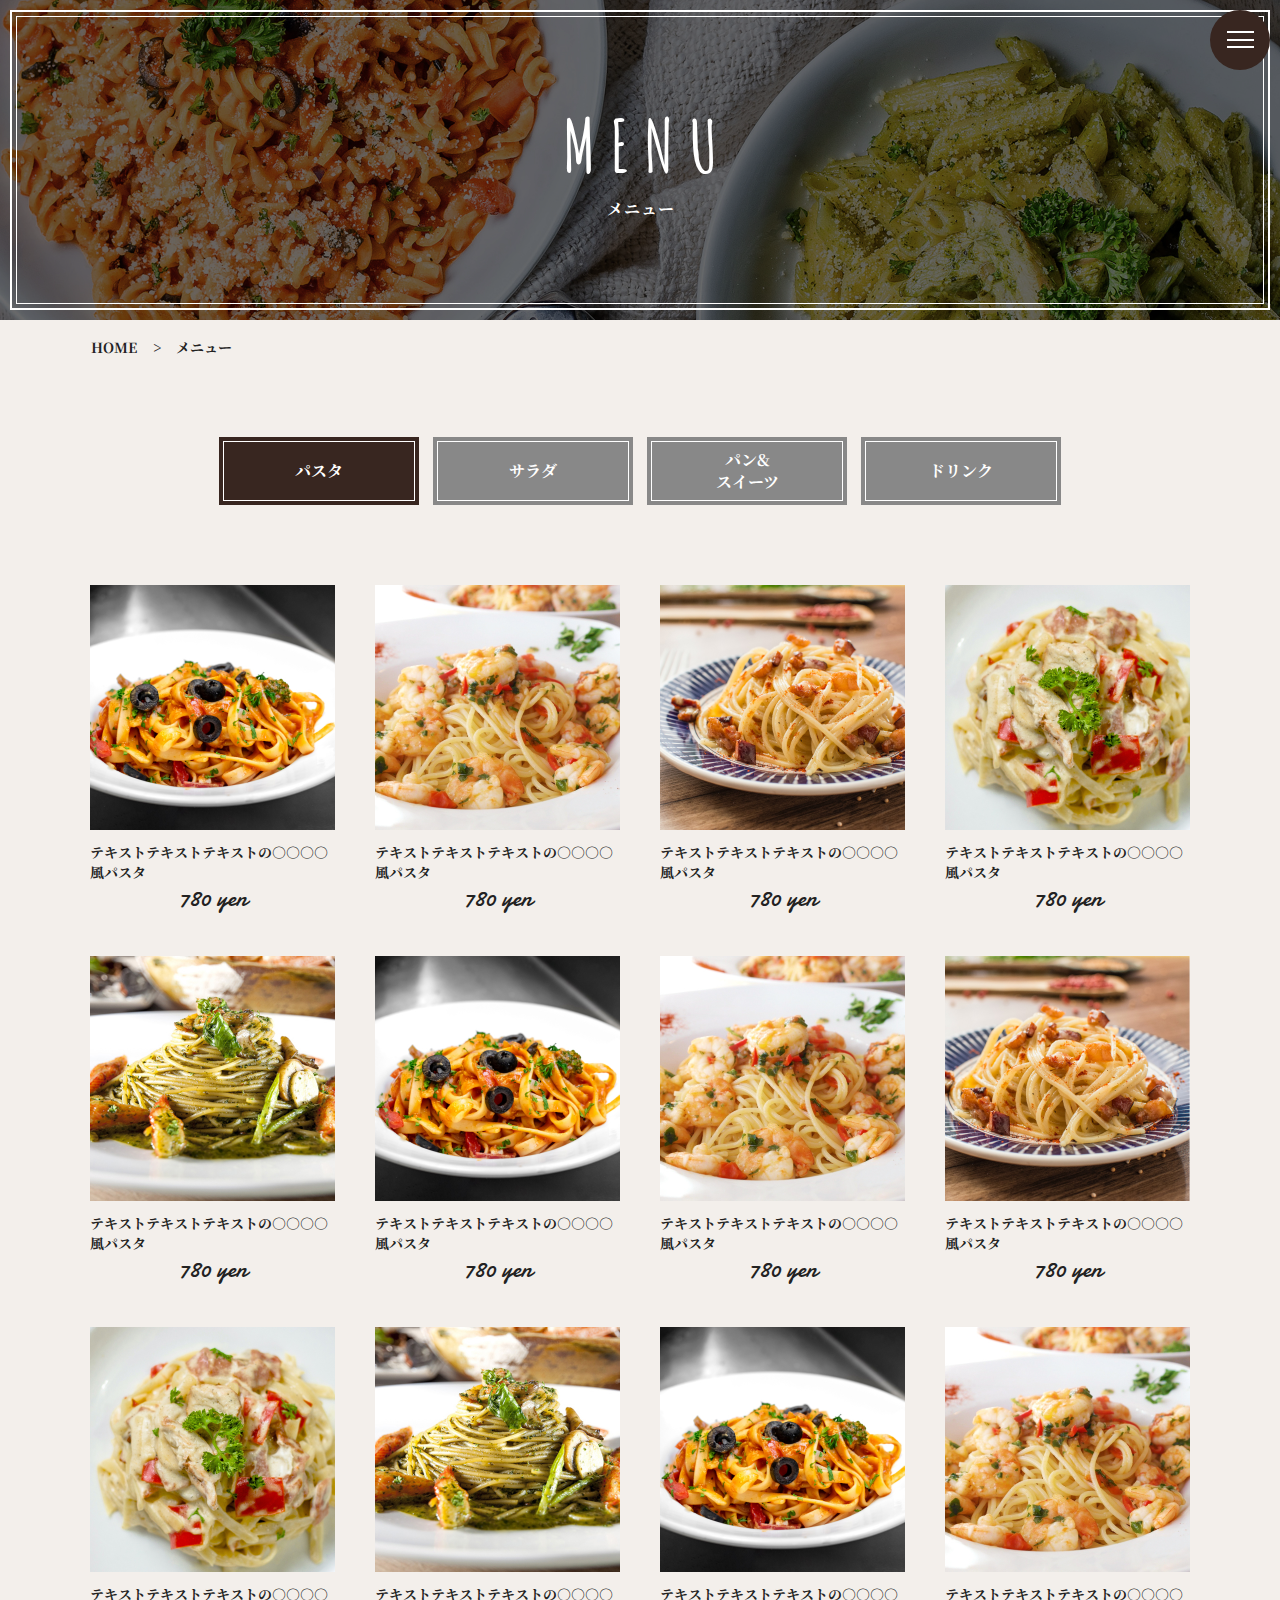
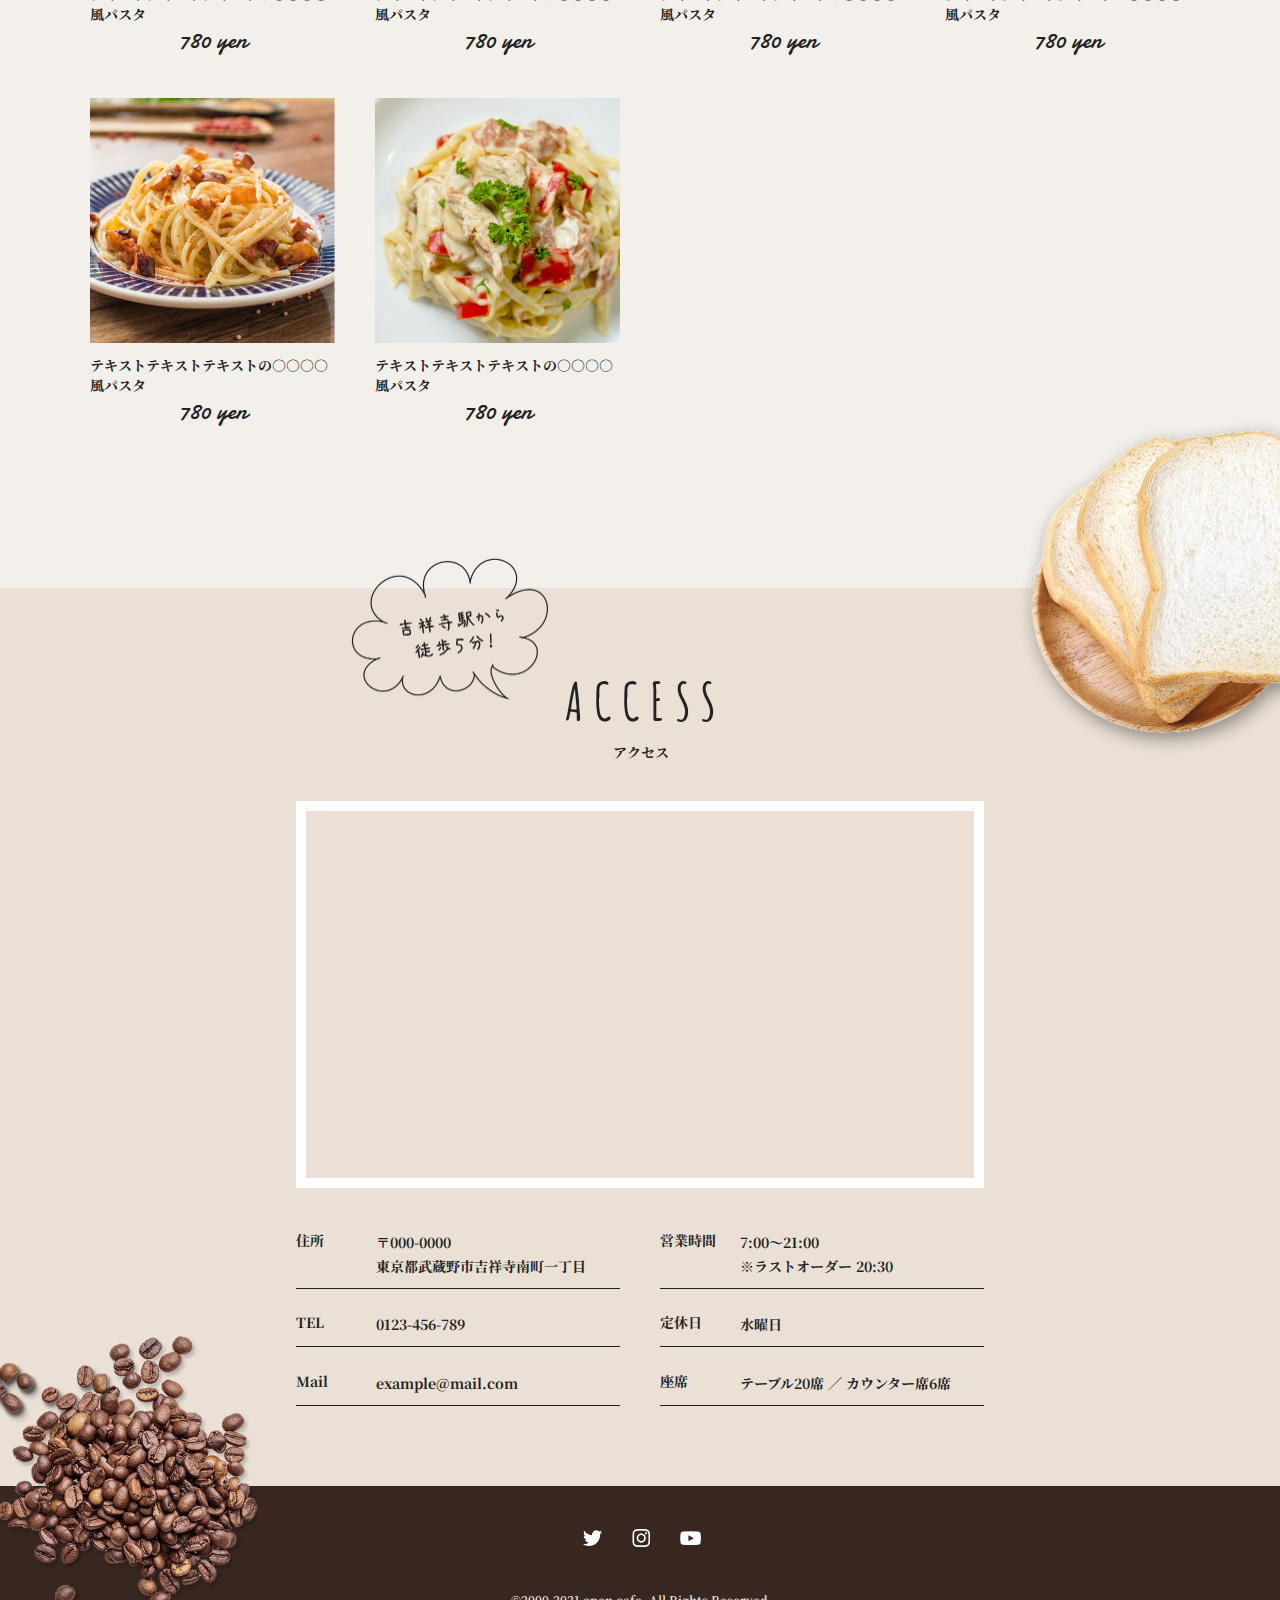
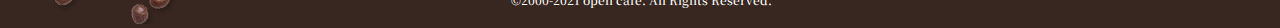
==== commit 9e4e1bac: "Add archive-menu.html" ====
--- a/archive-menu.html
+++ b/archive-menu.html
@@ -121,7 +121,7 @@
   </div><!-- p-breadcrumb -->
 
   <div class="p-genre-nav">
-    <div class="p-genre-nav__inner">
+    <div class="p-genre-nav__inner c-inner">
       <div class="p-genre-nav__link"><a class="is-active" href="">パスタ</a></div>
       <div class="p-genre-nav__link"><a href="">サラダ</a></div>
       <div class="p-genre-nav__link"><a href="">パン&<br>スイーツ</a></div>
@@ -129,115 +129,152 @@
     </div>
   </div><!-- /p-genre-nav -->
 
-
-
-
-  <!-- main-visual -->
-  <div class="mainvisual">
-    <div class="inner">
-      <div class="mainvisual-content">
-        <div class="mainvisual-title">制作実績</div>
-      </div>
-    </div><!-- /inner -->
-  </div><!-- /main-visual -->
-
-  <div class="work-breadcrumb">
-    <div class="inner">
-      <!-- breadcrumb -->
-      <div class="breadcrumb">
-        <span property="itemListElement" typeof="ListItem">
-          <a property="item" typeof="WebPage" href="/" class="home"><span property="name">ホーム</span></a>
-          <meta property="position" content="1">
-        </span>
-        <i class="fas fa-angle-right"></i>
-        <span class="current-item">カスタム一覧ページのタイトルが入ります</span>
-      </div><!-- /breadcrumb -->
-    </div><!-- /inner -->
-  </div><!-- /work-breadcrumb -->
-
-
-  <!-- content -->
-  <div id="content" class="content-work">
-    <div class="inner">
-
-      <!-- primary -->
-      <main id="primary">
-
-        <div class="genre-nav">
-          <div class="genre-nav-link"><a class="is-active" href="">すべて</a></div>
-          <div class="genre-nav-link"><a href="">Webサイト制作</a></div>
-          <div class="genre-nav-link"><a href="">SEO支援</a></div>
-          <div class="genre-nav-link"><a href="">その他</a></div>
-        </div><!-- /genre-nav -->
-
-        <!-- entries -->
-        <div class="entries entries-work">
-          <a href="" class="entry-item entry-item-horizontal">
-            <div class="entry-item-img">
-              <img src="img/entry1.png" alt="">
-            </div>
-            <div class="entry-item-body">
-              <div class="entry-item-meta">
-                <div class="entry-item-tag">Webサイト制作</div>
-              </div>
-              <div class="entry-item-title">△△ブランドのECサイト構築</div>
-              <div class="entry-item-excerpt">抜粋テキストが入ります。抜粋テキストが入ります。抜粋テキストが入ります。抜粋テキストが入ります。</div>
-            </div><!-- /entry-item-body -->
-          </a><!-- /entry-item -->
-          <a href="" class="entry-item entry-item-horizontal">
-            <div class="entry-item-img">
-              <img src="img/entry2.png" alt="">
-            </div>
-            <div class="entry-item-body">
-              <div class="entry-item-meta">
-                <div class="entry-item-tag">Webサイト制作</div>
-              </div>
-              <div class="entry-item-title">△△ブランドのECサイト構築</div>
-              <div class="entry-item-excerpt">抜粋テキストが入ります。抜粋テキストが入ります。抜粋テキストが入ります。抜粋テキストが入ります。</div>
-            </div><!-- /entry-item-body -->
-          </a><!-- /entry-item -->
-          <a href="" class="entry-item entry-item-horizontal">
-            <div class="entry-item-img">
-              <img src="img/entry3.png" alt="">
-            </div>
-            <div class="entry-item-body">
-              <div class="entry-item-meta">
-                <div class="entry-item-tag">Webサイト制作</div>
-              </div>
-              <div class="entry-item-title">△△ブランドのECサイト構築</div>
-              <div class="entry-item-excerpt">抜粋テキストが入ります。抜粋テキストが入ります。抜粋テキストが入ります。抜粋テキストが入ります。</div>
-            </div><!-- /entry-item-body -->
-          </a><!-- /entry-item -->
-          <a href="" class="entry-item entry-item-horizontal">
-            <div class="entry-item-img">
-              <img src="img/entry4.png" alt="">
-            </div>
-            <div class="entry-item-body">
-              <div class="entry-item-meta">
-                <div class="entry-item-tag">Webサイト制作</div>
-              </div>
-              <div class="entry-item-title">△△ブランドのECサイト構築</div>
-              <div class="entry-item-excerpt">抜粋テキストが入ります。抜粋テキストが入ります。抜粋テキストが入ります。抜粋テキストが入ります。</div>
-            </div><!-- /entry-item-body -->
-          </a><!-- /entry-item -->
-        </div><!-- /entries -->
-
-        <!-- pagination -->
-        <div class="pagination">
-          <span class="page-numbers current">1</span>
-          <a class="page-numbers" href="#">2</a>
-          <a class="page-numbers" href="#">3</a>
-          <a class="next page-numbers" href="#"><i class="fas fa-angle-right"></i></a>
-        </div><!-- /pagination -->
-      </main><!-- /primary -->
-
-    </div><!-- /.inner -->
-  </div><!-- /.content -->
-
-
-
-
-
+  <!-- entries -->
+  <div class="p-menu-entries">
+    <div class="p-menu-entries__inner c-inner">
+
+      <a href="" class="p-menu-entries__item">
+        <div class="p-menu-entries__item-image">
+          <img src="./img/menu/img_pasta1.jpg" alt="" width="490" height="490">
+        </div>
+        <div class="p-menu-entries__item-body">
+          <p class="p-menu-entries__item-name">テキストテキストテキストの○○○○風パスタ</p>
+          <p class="p-menu-entries__item-price">780 yen</p>
+        </div><!-- /entry-item-body -->
+      </a><!-- /entry-item -->
+
+      <a href="" class="p-menu-entries__item">
+        <div class="p-menu-entries__item-image">
+          <img src="./img/menu/img_pasta2.jpg" alt="" width="490" height="490">
+        </div>
+        <div class="p-menu-entries__item-body">
+          <p class="p-menu-entries__item-name">テキストテキストテキストの○○○○風パスタ</p>
+          <p class="p-menu-entries__item-price">780 yen</p>
+        </div><!-- /entry-item-body -->
+      </a><!-- /entry-item -->
+
+      <a href="" class="p-menu-entries__item">
+        <div class="p-menu-entries__item-image">
+          <img src="./img/menu/img_pasta3.jpg" alt="" width="490" height="490">
+        </div>
+        <div class="p-menu-entries__item-body">
+          <p class="p-menu-entries__item-name">テキストテキストテキストの○○○○風パスタ</p>
+          <p class="p-menu-entries__item-price">780 yen</p>
+        </div><!-- /entry-item-body -->
+      </a><!-- /entry-item -->
+
+      <a href="" class="p-menu-entries__item">
+        <div class="p-menu-entries__item-image">
+          <img src="./img/menu/img_pasta4.jpg" alt="" width="490" height="490">
+        </div>
+        <div class="p-menu-entries__item-body">
+          <p class="p-menu-entries__item-name">テキストテキストテキストの○○○○風パスタ</p>
+          <p class="p-menu-entries__item-price">780 yen</p>
+        </div><!-- /entry-item-body -->
+      </a><!-- /entry-item -->
+
+      <a href="" class="p-menu-entries__item">
+        <div class="p-menu-entries__item-image">
+          <img src="./img/menu/img_pasta5.jpg" alt="" width="490" height="490">
+        </div>
+        <div class="p-menu-entries__item-body">
+          <p class="p-menu-entries__item-name">テキストテキストテキストの○○○○風パスタ</p>
+          <p class="p-menu-entries__item-price">780 yen</p>
+        </div><!-- /entry-item-body -->
+      </a><!-- /entry-item -->
+
+      <a href="" class="p-menu-entries__item">
+        <div class="p-menu-entries__item-image">
+          <img src="./img/menu/img_pasta6.jpg" alt="" width="490" height="490">
+        </div>
+        <div class="p-menu-entries__item-body">
+          <p class="p-menu-entries__item-name">テキストテキストテキストの○○○○風パスタ</p>
+          <p class="p-menu-entries__item-price">780 yen</p>
+        </div><!-- /entry-item-body -->
+      </a><!-- /entry-item -->
+
+      <a href="" class="p-menu-entries__item">
+        <div class="p-menu-entries__item-image">
+          <img src="./img/menu/img_pasta7.jpg" alt="" width="490" height="490">
+        </div>
+        <div class="p-menu-entries__item-body">
+          <p class="p-menu-entries__item-name">テキストテキストテキストの○○○○風パスタ</p>
+          <p class="p-menu-entries__item-price">780 yen</p>
+        </div><!-- /entry-item-body -->
+      </a><!-- /entry-item -->
+
+      <a href="" class="p-menu-entries__item">
+        <div class="p-menu-entries__item-image">
+          <img src="./img/menu/img_pasta8.jpg" alt="" width="490" height="490">
+        </div>
+        <div class="p-menu-entries__item-body">
+          <p class="p-menu-entries__item-name">テキストテキストテキストの○○○○風パスタ</p>
+          <p class="p-menu-entries__item-price">780 yen</p>
+        </div><!-- /entry-item-body -->
+      </a><!-- /entry-item -->
+
+      <a href="" class="p-menu-entries__item">
+        <div class="p-menu-entries__item-image">
+          <img src="./img/menu/img_pasta9.jpg" alt="" width="490" height="490">
+        </div>
+        <div class="p-menu-entries__item-body">
+          <p class="p-menu-entries__item-name">テキストテキストテキストの○○○○風パスタ</p>
+          <p class="p-menu-entries__item-price">780 yen</p>
+        </div><!-- /entry-item-body -->
+      </a><!-- /entry-item -->
+
+      <a href="" class="p-menu-entries__item">
+        <div class="p-menu-entries__item-image">
+          <img src="./img/menu/img_pasta10.jpg" alt="" width="490" height="490">
+        </div>
+        <div class="p-menu-entries__item-body">
+          <p class="p-menu-entries__item-name">テキストテキストテキストの○○○○風パスタ</p>
+          <p class="p-menu-entries__item-price">780 yen</p>
+        </div><!-- /entry-item-body -->
+      </a><!-- /entry-item -->
+
+      <a href="" class="p-menu-entries__item">
+        <div class="p-menu-entries__item-image">
+          <img src="./img/menu/img_pasta11.jpg" alt="" width="490" height="490">
+        </div>
+        <div class="p-menu-entries__item-body">
+          <p class="p-menu-entries__item-name">テキストテキストテキストの○○○○風パスタ</p>
+          <p class="p-menu-entries__item-price">780 yen</p>
+        </div><!-- /entry-item-body -->
+      </a><!-- /entry-item -->
+
+      <a href="" class="p-menu-entries__item">
+        <div class="p-menu-entries__item-image">
+          <img src="./img/menu/img_pasta12.jpg" alt="" width="490" height="490">
+        </div>
+        <div class="p-menu-entries__item-body">
+          <p class="p-menu-entries__item-name">テキストテキストテキストの○○○○風パスタ</p>
+          <p class="p-menu-entries__item-price">780 yen</p>
+        </div><!-- /entry-item-body -->
+      </a><!-- /entry-item -->
+
+      <a href="" class="p-menu-entries__item">
+        <div class="p-menu-entries__item-image">
+          <img src="./img/menu/img_pasta13.jpg" alt="" width="490" height="490">
+        </div>
+        <div class="p-menu-entries__item-body">
+          <p class="p-menu-entries__item-name">テキストテキストテキストの○○○○風パスタ</p>
+          <p class="p-menu-entries__item-price">780 yen</p>
+        </div><!-- /entry-item-body -->
+      </a><!-- /entry-item -->
+
+      <a href="" class="p-menu-entries__item">
+        <div class="p-menu-entries__item-image">
+          <img src="./img/menu/img_pasta14.jpg" alt="" width="490" height="490">
+        </div>
+        <div class="p-menu-entries__item-body">
+          <p class="p-menu-entries__item-name">テキストテキストテキストの○○○○風パスタ</p>
+          <p class="p-menu-entries__item-price">780 yen</p>
+        </div><!-- /entry-item-body -->
+      </a><!-- /entry-item -->
+
+    </div><!-- /p-menu-entries__inner -->
+  </div><!-- /entries -->
 
 
   <!-- p-access -->
--- a/css/style.css
+++ b/css/style.css
@@ -2639,9 +2639,6 @@
 }
 
 .p-genre-nav__inner {
-  padding-inline: 20px;
-  max-width: 375px;
-  margin-inline: auto;
   display: grid;
   grid-template-columns: repeat(2, 1fr);
   row-gap: 12px;
@@ -2651,7 +2648,6 @@
 }
 @media screen and (min-width: 768px) {
   .p-genre-nav__inner {
-    padding-inline: 50px;
     max-width: 942px;
     grid-template-columns: repeat(4, 1fr);
     -webkit-column-gap: 14px;
@@ -2694,6 +2690,55 @@
   background: #382620;
 }
 
+.p-menu-entries {
+  padding-top: 60px;
+  padding-bottom: 60px;
+}
+@media screen and (min-width: 768px) {
+  .p-menu-entries {
+    padding-top: 80px;
+    padding-bottom: 0;
+  }
+}
+
+.p-menu-entries__inner {
+  display: grid;
+  grid-template-columns: repeat(2, 1fr);
+  row-gap: 24.5px;
+  -webkit-column-gap: 19px;
+     -moz-column-gap: 19px;
+          column-gap: 19px;
+}
+@media screen and (min-width: 768px) {
+  .p-menu-entries__inner {
+    grid-template-columns: repeat(4, 1fr);
+    row-gap: 41px;
+    -webkit-column-gap: 40px;
+       -moz-column-gap: 40px;
+            column-gap: 40px;
+  }
+}
+
+.p-menu-entries__item-name {
+  margin-top: 8px;
+  font-weight: 700;
+  line-height: normal;
+}
+@media screen and (min-width: 768px) {
+  .p-menu-entries__item-name {
+    margin-top: 12px;
+  }
+}
+
+.p-menu-entries__item-price {
+  text-align: center;
+  font-family: "Damion", cursive;
+  font-size: 24px;
+  font-style: normal;
+  font-weight: 400;
+  line-height: normal;
+}
+
 @media screen and (min-width: 768px) {
   .u-hidden-pc {
     display: none;
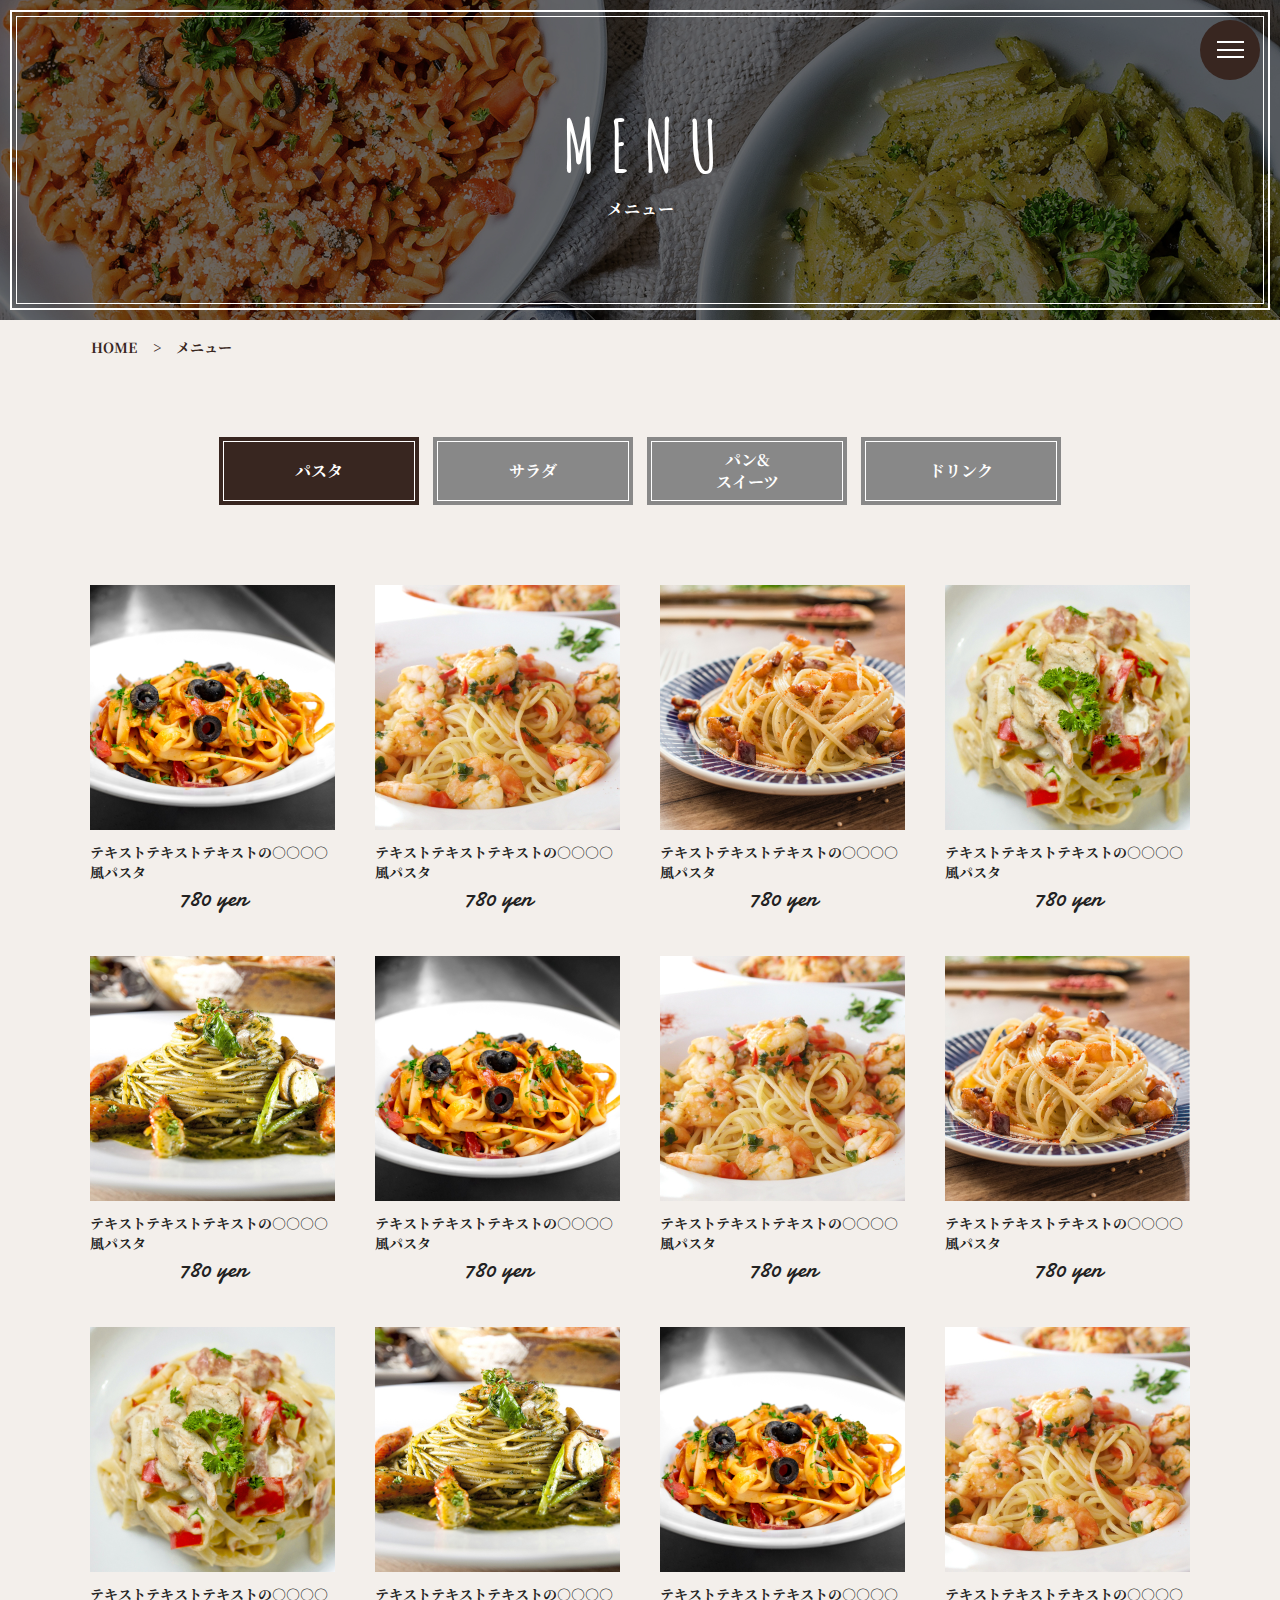
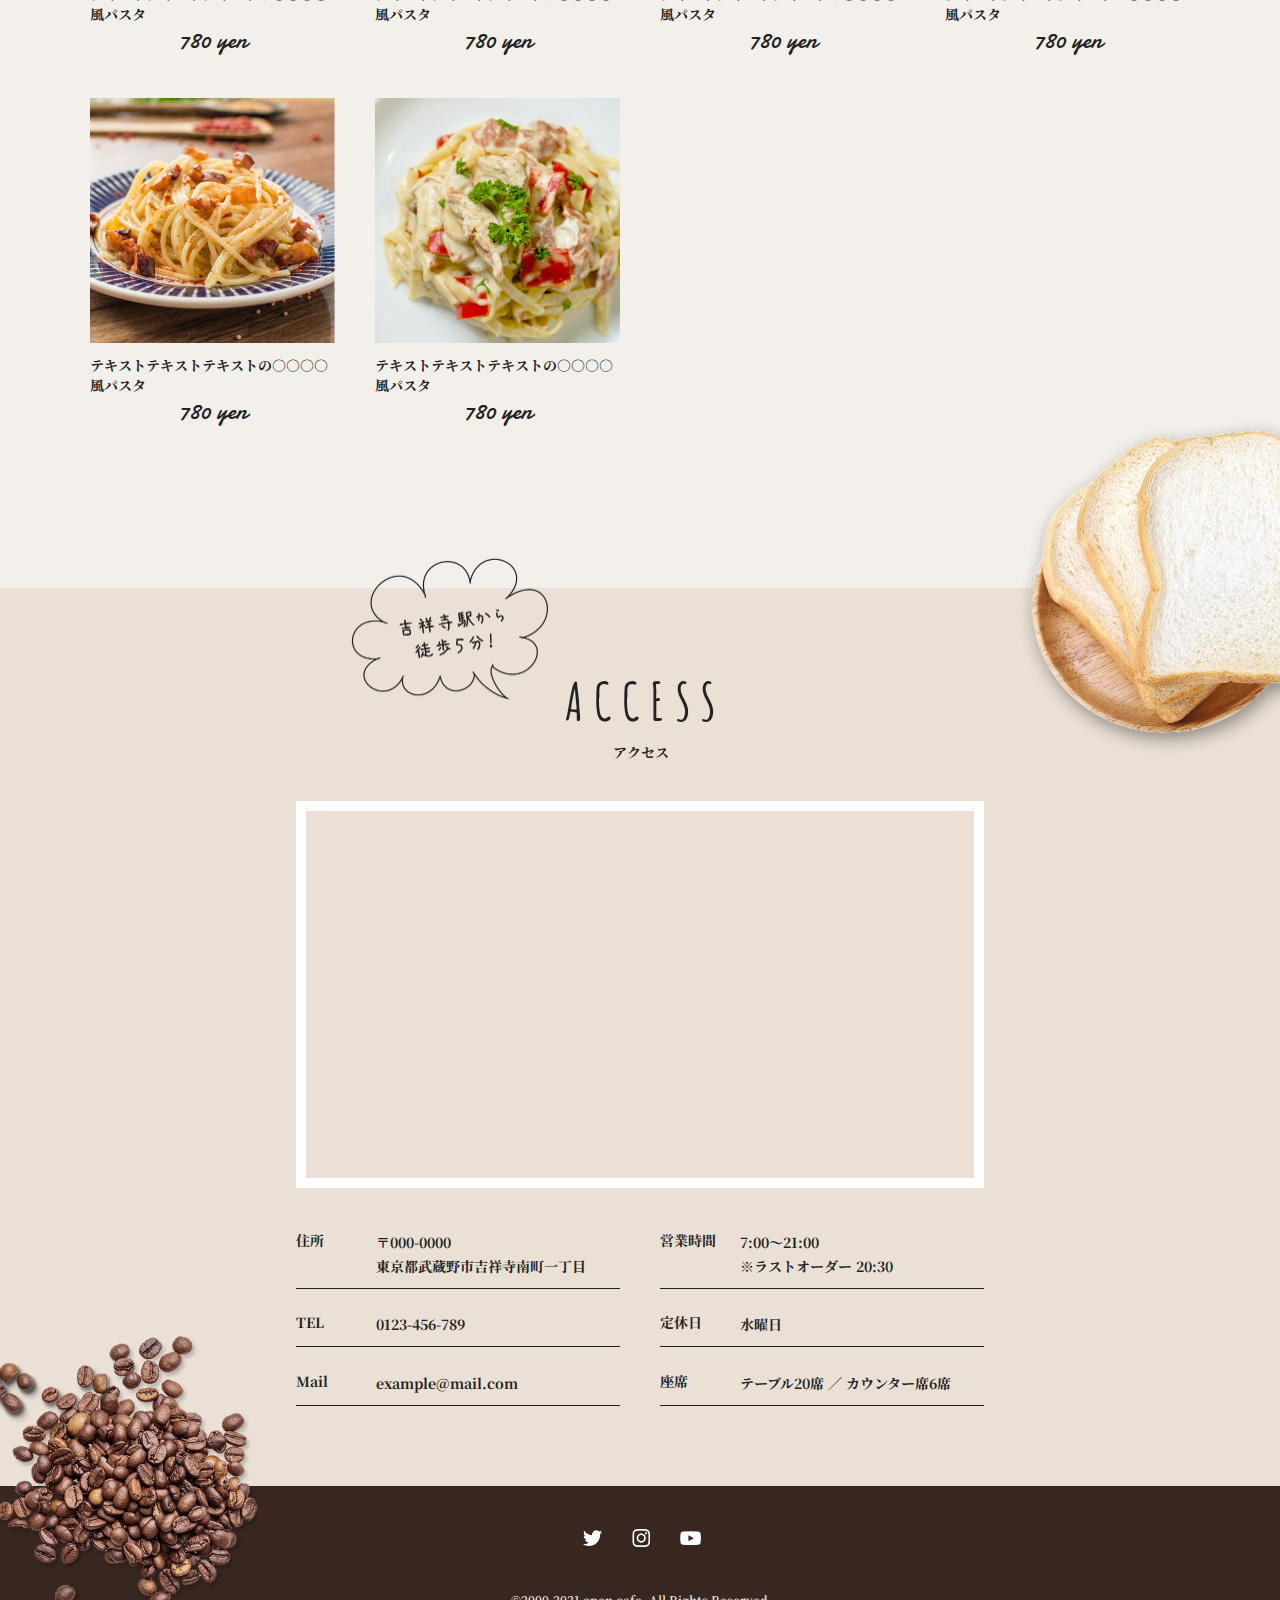
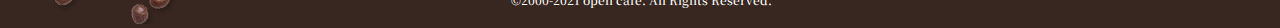
==== commit 42a7a0bb: "Add .p-shop" ====
--- a/archive-menu.html
+++ b/archive-menu.html
@@ -114,7 +114,7 @@
       <span property="itemListElement" typeof="ListItem">
         <a href="#"><span property="name">HOME</span></a>
       </span>
-      <span>></span>
+      <span>&gt;</span>
       <span class="current-item">メニュー</span>
 
     </div><!-- p-breadcrumb__inner -->
--- a/css/style.css
+++ b/css/style.css
@@ -28,7 +28,8 @@
 table,
 tr,
 th,
-td {
+td,
+figure, blockquote {
   margin: 0;
   padding: 0;
   border: 0;
@@ -117,6 +118,74 @@
 
 a {
   color: inherit;
+}
+
+.l-two-column {
+  padding-top: 43px;
+  padding-bottom: 60px;
+  padding-inline: 20px;
+  display: -webkit-box;
+  display: -ms-flexbox;
+  display: flex;
+  -webkit-box-orient: vertical;
+  -webkit-box-direction: normal;
+      -ms-flex-direction: column;
+          flex-direction: column;
+  gap: 59px;
+}
+@media screen and (min-width: 768px) {
+  .l-two-column {
+    padding-top: 62px;
+    padding-bottom: 0;
+    padding-inline: 58px 50px;
+    max-width: 1200px;
+    margin-inline: auto;
+    -webkit-box-orient: horizontal;
+    -webkit-box-direction: normal;
+        -ms-flex-direction: row;
+            flex-direction: row;
+    gap: 72px;
+  }
+}
+@media screen and (min-width: 768px) and (max-width: 1100px) {
+  .l-two-column {
+    gap: 30px;
+  }
+}
+
+.l-two-column__main {
+  -webkit-box-flex: 1;
+      -ms-flex-positive: 1;
+          flex-grow: 1;
+  width: 100%;
+}
+
+.l-two-column__aside {
+  -webkit-box-flex: 1;
+      -ms-flex-positive: 1;
+          flex-grow: 1;
+  width: 100%;
+  display: -webkit-box;
+  display: -ms-flexbox;
+  display: flex;
+  -webkit-box-orient: vertical;
+  -webkit-box-direction: normal;
+      -ms-flex-direction: column;
+          flex-direction: column;
+  gap: 40px;
+}
+@media screen and (min-width: 768px) {
+  .l-two-column__aside {
+    -ms-flex-negative: 0;
+        flex-shrink: 0;
+    width: 27.4725274725%;
+    gap: 61px;
+  }
+}
+@media screen and (min-width: 768px) and (max-width: 1100px) {
+  .l-two-column__aside {
+    width: 33%;
+  }
 }
 
 .c-button {
@@ -369,6 +438,242 @@
   }
 }
 
+.c-news-article {
+  position: relative;
+}
+.c-news-article--large {
+  margin-bottom: 2px;
+}
+.c-news-article--large .c-news-article__label {
+  top: 19px;
+  padding: 3px 15px 4px;
+}
+@media screen and (min-width: 768px) {
+  .c-news-article--large .c-news-article__label {
+    top: 20px;
+    padding: 3px 15px 4px 14px;
+    font-size: 16px;
+  }
+}
+.c-news-article--large .c-news-article__label::before {
+  bottom: 0.6px;
+}
+@media screen and (min-width: 768px) {
+  .c-news-article--large .c-news-article__label::before {
+    bottom: 0;
+  }
+}
+.c-news-article--large .c-news-article__label::after {
+  width: 78px;
+  height: 24px;
+}
+@media screen and (min-width: 768px) {
+  .c-news-article--large .c-news-article__label::after {
+    width: 93px;
+    height: 30px;
+  }
+}
+.c-news-article--large .c-news-article__content-lead {
+  margin-top: 10px;
+  font-size: 14px;
+  line-height: 1.71429; /* 171.429% */
+}
+@media screen and (min-width: 768px) {
+  .c-news-article--large .c-news-article__content-lead {
+    margin-top: 17px;
+    font-size: 20px;
+    line-height: 1.6; /* 160% */
+  }
+}
+.c-news-article--large .c-news-article__content-date {
+  margin-top: 11px;
+}
+@media screen and (min-width: 768px) {
+  .c-news-article--large .c-news-article__content-date {
+    font-size: 14px;
+  }
+}
+@media screen and (min-width: 768px) {
+  .c-news-article--archive .c-news-article__label {
+    top: 16px;
+    font-size: 14px;
+    padding: 4px 15px 3px 14px;
+  }
+  .c-news-article--archive .c-news-article__label:after {
+    width: 85px;
+    height: 27px;
+  }
+  .c-news-article--archive .c-news-article__content-lead {
+    margin-top: 12px;
+    font-size: 16px;
+    line-height: 1.5; /* 150% */
+  }
+  .c-news-article--archive .c-news-article__content-date {
+    margin-top: 11px;
+    margin-left: 0;
+    font-size: 14px;
+  }
+}
+.c-news-article--aside .c-news-article__link {
+  display: -webkit-box;
+  display: -ms-flexbox;
+  display: flex;
+  gap: 14px;
+}
+.c-news-article--aside .c-news-article__image {
+  -ms-flex-negative: 0;
+      flex-shrink: 0;
+  width: 33.8983050847%;
+}
+@media screen and (min-width: 768px) {
+  .c-news-article--aside .c-news-article__image {
+    width: 38.4615384615%;
+  }
+}
+.c-news-article--aside .c-news-article__image img {
+  aspect-ratio: 1/1;
+  -o-object-fit: cover;
+     object-fit: cover;
+}
+.c-news-article--aside .c-news-article__content {
+  -webkit-box-flex: 1;
+      -ms-flex-positive: 1;
+          flex-grow: 1;
+}
+.c-news-article--aside .c-news-article__content-lead {
+  margin-top: 1px;
+  font-size: 14px;
+  line-height: 1.71429; /* 171.429% */
+  line-break: strict;
+}
+.c-news-article--aside .c-news-article__content-date {
+  margin-top: 9px;
+}
+@media screen and (min-width: 768px) {
+  .c-news-article--aside .c-news-article__content-date {
+    margin-left: 0;
+  }
+}
+.c-news-article--related .c-news-article__content-lead {
+  margin-top: 8px;
+}
+@media screen and (min-width: 768px) {
+  .c-news-article--related .c-news-article__content-lead {
+    margin-top: 9px;
+  }
+}
+@media screen and (min-width: 768px) {
+  .c-news-article--related .c-news-article__content-date {
+    margin-left: 0;
+  }
+}
+
+.c-news-article__label {
+  position: absolute;
+  z-index: 2;
+  top: 10px;
+  left: -8px;
+  color: #ffffff;
+  font-size: 12px;
+  font-weight: 700;
+  line-height: normal;
+  padding: 2px 11px 3px;
+}
+@media screen and (min-width: 768px) {
+  .c-news-article__label {
+    top: 12px;
+    padding: 3px 16px 4px 14px;
+  }
+}
+.c-news-article__label::before, .c-news-article__label::after {
+  content: "";
+  position: absolute;
+}
+.c-news-article__label::before {
+  z-index: 1;
+  bottom: 0.4px;
+  left: 0;
+  -webkit-transform: translateY(100%);
+          transform: translateY(100%);
+  width: 8px;
+  height: 4px;
+  background: #aaa;
+  -webkit-clip-path: polygon(0 0, 100% 0, 100% 100%);
+          clip-path: polygon(0 0, 100% 0, 100% 100%);
+}
+.c-news-article__label::after {
+  z-index: -1;
+  top: 0;
+  left: 0;
+  width: 70px;
+  height: 22px;
+  background: #222222;
+  -webkit-clip-path: polygon(0 0, 100% 0, 91% 50%, 100% 100%, 0 100%);
+          clip-path: polygon(0 0, 100% 0, 91% 50%, 100% 100%, 0 100%);
+}
+@media screen and (min-width: 768px) {
+  .c-news-article__label::after {
+    width: 78px;
+    height: 24px;
+  }
+}
+
+.c-news-article__link .c-news-article__image img {
+  -webkit-transition: -webkit-transform 0.3s ease;
+  transition: -webkit-transform 0.3s ease;
+  transition: transform 0.3s ease;
+  transition: transform 0.3s ease, -webkit-transform 0.3s ease;
+}
+.c-news-article__link:hover .c-news-article__image img {
+  -webkit-transform: scale(1.05);
+          transform: scale(1.05);
+}
+
+.c-news-article__image {
+  overflow: hidden;
+}
+
+.c-news-article__content-lead {
+  margin-top: 6.25px;
+  font-size: 12px;
+  font-weight: 700;
+  line-height: 1.5; /* 150% */
+}
+@media screen and (min-width: 768px) {
+  .c-news-article__content-lead {
+    margin-top: 10px;
+    font-size: 14px;
+    line-height: 1.71429; /* 171.429% */
+  }
+}
+
+.c-news-article__content-description {
+  margin-top: 10px;
+  font-size: 12px;
+  font-weight: 400;
+  line-height: 1.5; /* 150% */
+}
+@media screen and (min-width: 768px) {
+  .c-news-article__content-description {
+    font-size: 14px;
+    line-height: 1.71429; /* 171.429% */
+  }
+}
+
+.c-news-article__content-date {
+  display: block;
+  margin-top: 8px;
+  font-size: 12px;
+  font-weight: 500;
+  line-height: normal;
+}
+@media screen and (min-width: 768px) {
+  .c-news-article__content-date {
+    margin-top: 10px;
+    margin-left: 2px;
+  }
+}
+
 .p-drawer {
   position: fixed;
   z-index: 40;
@@ -412,6 +717,12 @@
   background: #382620;
   -webkit-transition: background-color 0.3s ease;
   transition: background-color 0.3s ease;
+}
+@media screen and (min-width: 768px) {
+  .p-drawer__icon {
+    top: 20px;
+    right: 20px;
+  }
 }
 .p-drawer__icon.is-checked {
   background: #ffffff;
@@ -1975,168 +2286,6 @@
   }
 }
 
-.p-news__article {
-  position: relative;
-}
-.p-news__article--large {
-  margin-bottom: 2px;
-}
-.p-news__article--large .p-news__article-label {
-  top: 19px;
-  padding: 3px 15px 4px;
-}
-@media screen and (min-width: 768px) {
-  .p-news__article--large .p-news__article-label {
-    top: 20px;
-    padding: 3px 15px 4px 14px;
-    font-size: 16px;
-  }
-}
-.p-news__article--large .p-news__article-label::before {
-  bottom: 0.6px;
-}
-@media screen and (min-width: 768px) {
-  .p-news__article--large .p-news__article-label::before {
-    bottom: 0;
-  }
-}
-.p-news__article--large .p-news__article-label::after {
-  width: 78px;
-  height: 24px;
-}
-@media screen and (min-width: 768px) {
-  .p-news__article--large .p-news__article-label::after {
-    width: 93px;
-    height: 30px;
-  }
-}
-.p-news__article--large .p-news__article-content-lead {
-  margin-top: 10px;
-  font-size: 14px;
-  line-height: 1.71429; /* 171.429% */
-}
-@media screen and (min-width: 768px) {
-  .p-news__article--large .p-news__article-content-lead {
-    margin-top: 17px;
-    font-size: 20px;
-    line-height: 1.6; /* 160% */
-  }
-}
-.p-news__article--large .p-news__article-content-date {
-  margin-top: 11px;
-}
-@media screen and (min-width: 768px) {
-  .p-news__article--large .p-news__article-content-date {
-    font-size: 14px;
-  }
-}
-
-.p-news__article-label {
-  position: absolute;
-  z-index: 2;
-  top: 10px;
-  left: -8px;
-  color: #ffffff;
-  font-size: 12px;
-  font-weight: 700;
-  line-height: normal;
-  padding: 2px 11px 3px;
-}
-@media screen and (min-width: 768px) {
-  .p-news__article-label {
-    top: 12px;
-    padding: 3px 16px 4px 14px;
-  }
-}
-.p-news__article-label::before, .p-news__article-label::after {
-  content: "";
-  position: absolute;
-}
-.p-news__article-label::before {
-  z-index: 1;
-  bottom: 0.4px;
-  left: 0;
-  -webkit-transform: translateY(100%);
-          transform: translateY(100%);
-  width: 8px;
-  height: 4px;
-  background: #aaa;
-  -webkit-clip-path: polygon(0 0, 100% 0, 100% 100%);
-          clip-path: polygon(0 0, 100% 0, 100% 100%);
-}
-.p-news__article-label::after {
-  z-index: -1;
-  top: 0;
-  left: 0;
-  width: 70px;
-  height: 22px;
-  background: #222222;
-  -webkit-clip-path: polygon(0 0, 100% 0, 91% 50%, 100% 100%, 0 100%);
-          clip-path: polygon(0 0, 100% 0, 91% 50%, 100% 100%, 0 100%);
-}
-@media screen and (min-width: 768px) {
-  .p-news__article-label::after {
-    width: 78px;
-    height: 24px;
-  }
-}
-
-.p-news__article-link .p-news__article-image img {
-  -webkit-transition: -webkit-transform 0.3s ease;
-  transition: -webkit-transform 0.3s ease;
-  transition: transform 0.3s ease;
-  transition: transform 0.3s ease, -webkit-transform 0.3s ease;
-}
-.p-news__article-link:hover .p-news__article-image img {
-  -webkit-transform: scale(1.05);
-          transform: scale(1.05);
-}
-
-.p-news__article-image {
-  overflow: hidden;
-}
-
-.p-news__article-content-lead {
-  margin-top: 6.25px;
-  font-size: 12px;
-  font-weight: 700;
-  line-height: 1.5; /* 150% */
-}
-@media screen and (min-width: 768px) {
-  .p-news__article-content-lead {
-    margin-top: 10px;
-    font-size: 14px;
-    line-height: 1.71429; /* 171.429% */
-  }
-}
-
-.p-news__article-content-description {
-  margin-top: 10px;
-  font-size: 12px;
-  font-weight: 400;
-  line-height: 1.5; /* 150% */
-}
-@media screen and (min-width: 768px) {
-  .p-news__article-content-description {
-    font-size: 14px;
-    line-height: 1.71429; /* 171.429% */
-  }
-}
-
-.p-news__article-content-date {
-  display: block;
-  margin-top: 8px;
-  font-size: 12px;
-  font-weight: 500;
-  line-height: normal;
-}
-@media screen and (min-width: 768px) {
-  .p-news__article-content-date {
-    margin-top: 10px;
-    margin-left: 2px;
-  }
-}
-
 .p-news__button {
   margin-top: 46px;
   margin-left: 6px;
@@ -2537,7 +2686,15 @@
   }
 }
 .p-breadcrumb span {
-  font-weight: 700;
+  color: #382620;
+  font-weight: 700;
+}
+.p-breadcrumb a {
+  -webkit-transition: opacity 0.3s ease;
+  transition: opacity 0.3s ease;
+}
+.p-breadcrumb a:hover {
+  opacity: 0.7;
 }
 
 .p-breadcrumb__inner {
@@ -2739,6 +2896,859 @@
   line-height: normal;
 }
 
+.p-category-title {
+  font-size: 20px;
+  font-weight: 700;
+  line-height: normal;
+}
+@media screen and (min-width: 768px) {
+  .p-category-title {
+    margin-left: -8px;
+    font-size: 24px;
+  }
+}
+
+.p-news-entries {
+  margin-top: 41px;
+  display: grid;
+  grid-template-columns: repeat(2, 1fr);
+  row-gap: 24.5px;
+  -webkit-column-gap: 19px;
+     -moz-column-gap: 19px;
+          column-gap: 19px;
+}
+@media screen and (min-width: 768px) {
+  .p-news-entries {
+    margin-top: 24px;
+    row-gap: 40.5px;
+    -webkit-column-gap: 40px;
+       -moz-column-gap: 40px;
+            column-gap: 40px;
+  }
+}
+@media screen and (min-width: 768px) and (max-width: 1100px) {
+  .p-news-entries {
+    -webkit-column-gap: 20px;
+       -moz-column-gap: 20px;
+            column-gap: 20px;
+  }
+}
+
+.p-pagination {
+  margin-top: 40px;
+  display: -webkit-box;
+  display: -ms-flexbox;
+  display: flex;
+  -webkit-box-pack: center;
+      -ms-flex-pack: center;
+          justify-content: center;
+  -webkit-box-align: center;
+      -ms-flex-align: center;
+          align-items: center;
+  gap: 12px;
+}
+@media screen and (min-width: 768px) {
+  .p-pagination {
+    margin-left: -8px;
+  }
+}
+
+.page-numbers {
+  width: 40px;
+  height: 40px;
+  border-radius: 40px;
+  border: 1px solid #382620;
+  background: #ffffff;
+  display: grid;
+  place-items: center;
+  color: #382620;
+  text-align: center;
+  font-family: "Noto Serif JP";
+  font-size: 16px;
+  font-style: normal;
+  font-weight: 500;
+  line-height: normal;
+}
+.page-numbers img {
+  width: 6px;
+}
+
+.current {
+  color: #ffffff;
+  background: #382620;
+}
+
+.p-latest-news {
+  padding: 20px;
+  background: #f8f8f8;
+}
+
+.p-latest-news__title {
+  font-size: 20px;
+  font-weight: 700;
+  line-height: normal;
+}
+.p-latest-news__title::after {
+  content: "";
+  display: block;
+  margin-top: 20px;
+  width: 32px;
+  height: 1px;
+  background-color: #382620;
+}
+
+.p-latest-news__entries {
+  margin-top: 20px;
+  display: grid;
+  grid-template-columns: 1fr;
+  gap: 16px;
+}
+
+.p-categories {
+  padding: 20px;
+  background: #f8f8f8;
+}
+
+.p-categories__title {
+  font-size: 20px;
+  font-weight: 700;
+  line-height: normal;
+}
+.p-categories__title::after {
+  content: "";
+  display: block;
+  margin-top: 20px;
+  width: 32px;
+  height: 1px;
+  background-color: #382620;
+}
+
+.p-categories__list {
+  margin-top: 20px;
+  display: -webkit-box;
+  display: -ms-flexbox;
+  display: flex;
+  -webkit-box-orient: vertical;
+  -webkit-box-direction: normal;
+      -ms-flex-direction: column;
+          flex-direction: column;
+  gap: 14.4px;
+}
+
+.p-categories__link {
+  position: relative;
+  padding-left: 12px;
+  color: #382620;
+  font-size: 16px;
+  font-weight: 700;
+  line-height: normal;
+}
+.p-categories__link::before {
+  content: "";
+  position: absolute;
+  top: 50%;
+  left: 0;
+  -webkit-transform: translateY(-50%);
+          transform: translateY(-50%);
+  width: 6px;
+  height: 12px;
+  background: url(../img/arrow-categories.png) no-repeat center center/contain;
+  border-radius: 50%;
+}
+
+.p-entry {
+  padding-top: 43px;
+}
+@media screen and (min-width: 768px) {
+  .p-entry {
+    padding-top: 62px;
+  }
+}
+
+.p-entry__inner {
+  padding-inline: 20px;
+}
+@media screen and (min-width: 768px) {
+  .p-entry__inner {
+    padding-inline: 50px;
+    max-width: 788px;
+    margin-inline: auto;
+  }
+}
+
+.p-entry__title {
+  margin-top: 25px;
+  margin-left: 1px;
+  color: #382620;
+  font-size: 20px;
+  font-weight: 700;
+  line-height: 1.4; /* 140% */
+}
+@media screen and (min-width: 768px) {
+  .p-entry__title {
+    margin-top: 24px;
+    margin-left: 0;
+    font-size: 28px;
+    line-height: 1.42857; /* 142.857% */
+  }
+}
+
+.p-entry__meta {
+  margin-top: 22px;
+  display: -webkit-box;
+  display: -ms-flexbox;
+  display: flex;
+  -webkit-box-align: center;
+      -ms-flex-align: center;
+          align-items: center;
+}
+@media screen and (min-width: 768px) {
+  .p-entry__meta {
+    margin-top: 38px;
+  }
+}
+.p-entry__meta > * + * {
+  position: relative;
+  padding-left: 41px;
+}
+.p-entry__meta > * + *::before {
+  content: "";
+  position: absolute;
+  left: 20px;
+  top: 50%;
+  -webkit-transform: translateY(-50%);
+          transform: translateY(-50%);
+  width: 1px;
+  height: 18px;
+  background: #382620;
+}
+
+.p-entry__published {
+  color: #382620;
+  font-family: "Noto Serif JP";
+  font-size: 14px;
+  font-weight: 700;
+  line-height: normal;
+  letter-spacing: 0.4px;
+}
+
+.p-entry__category a {
+  color: #382620;
+  font-family: "Noto Serif JP";
+  font-size: 14px;
+  font-weight: 700;
+  line-height: normal;
+}
+
+.p-entry__body {
+  padding-top: 20px;
+}
+@media screen and (min-width: 768px) {
+  .p-entry__body {
+    padding-top: 18px;
+  }
+}
+.p-entry__body p {
+  margin-top: 14px;
+  font-size: 14px;
+  font-weight: 500;
+  line-height: 2; /* 200% */
+  line-break: strict; /* 禁則処理を厳格に適用 */
+}
+@media screen and (min-width: 768px) {
+  .p-entry__body p {
+    margin-top: 15px;
+    font-size: 16px;
+  }
+}
+.p-entry__body img {
+  margin-top: 35px;
+  margin-bottom: 23px;
+}
+@media screen and (min-width: 768px) {
+  .p-entry__body img {
+    margin-top: 36px;
+    margin-bottom: 20px;
+  }
+}
+.p-entry__body h2 {
+  position: relative;
+  margin-top: 75px;
+  margin-bottom: 18px;
+  padding-left: 17px;
+  color: #382620;
+  font-size: 18px;
+  line-height: 1.55556; /* 155.556% */
+}
+@media screen and (min-width: 768px) {
+  .p-entry__body h2 {
+    margin-top: 97px;
+    padding-left: 22px;
+    font-size: 24px;
+    line-height: normal;
+  }
+}
+.p-entry__body h2::before {
+  content: "";
+  position: absolute;
+  left: 0;
+  top: 50%;
+  -webkit-transform: translateY(-50%);
+          transform: translateY(-50%);
+  width: 4px;
+  height: 54px;
+  background: #382620;
+}
+@media screen and (min-width: 768px) {
+  .p-entry__body h2::before {
+    width: 6px;
+    height: 35px;
+  }
+}
+.p-entry__body h2 span {
+  font-weight: 700;
+}
+.p-entry__body h3 {
+  margin-top: 54px;
+  margin-bottom: 20px;
+  padding-bottom: 12px;
+  border-bottom: 1px solid #382620;
+  color: #382620;
+  font-size: 16px;
+  line-height: 1.5; /* 150% */
+}
+@media screen and (min-width: 768px) {
+  .p-entry__body h3 {
+    margin-top: 57px;
+    font-size: 20px;
+    line-height: normal;
+  }
+}
+.p-entry__body h3 span {
+  font-weight: 700;
+}
+.p-entry__body h4 {
+  margin-top: 54px;
+  margin-bottom: 14px;
+  color: #382620;
+  line-height: 1.71429; /* 171.429% */
+}
+@media screen and (min-width: 768px) {
+  .p-entry__body h4 {
+    margin-top: 54px;
+    font-size: 16px;
+    line-height: normal;
+  }
+}
+.p-entry__body h4 span {
+  font-weight: 700;
+}
+.p-entry__body ul {
+  margin-top: 27px;
+  margin-bottom: 33px;
+  margin-left: 34px;
+  display: -webkit-box;
+  display: -ms-flexbox;
+  display: flex;
+  -webkit-box-orient: vertical;
+  -webkit-box-direction: normal;
+      -ms-flex-direction: column;
+          flex-direction: column;
+  gap: 8px;
+}
+@media screen and (min-width: 768px) {
+  .p-entry__body ul {
+    margin-top: 28px;
+    margin-bottom: 32px;
+    margin-left: 36px;
+  }
+}
+.p-entry__body ul li {
+  position: relative;
+  font-size: 14px;
+  font-style: normal;
+  font-weight: 500;
+  line-height: normal;
+}
+@media screen and (min-width: 768px) {
+  .p-entry__body ul li {
+    font-size: 16px;
+    line-height: normal;
+  }
+}
+.p-entry__body ul li::before {
+  position: absolute;
+  content: "・";
+  display: block;
+  top: 50%;
+  left: -14px;
+  -webkit-transform: translateY(-50%);
+          transform: translateY(-50%);
+}
+@media screen and (min-width: 768px) {
+  .p-entry__body ul li::before {
+    left: -16px;
+  }
+}
+.p-entry__body > blockquote {
+  background: #f8f8f8;
+  padding: 20px 24px 24px;
+}
+@media screen and (min-width: 768px) {
+  .p-entry__body > blockquote {
+    padding: 36px 40px 38px;
+  }
+}
+.p-entry__body > blockquote p {
+  margin: 0;
+}
+.p-entry__body > blockquote cite {
+  margin-top: 15px;
+  margin-right: 19px;
+  display: block;
+  text-align: right;
+  font-weight: 500;
+  line-height: normal;
+  font-style: normal;
+}
+@media screen and (min-width: 768px) {
+  .p-entry__body > blockquote cite {
+    margin-top: 17px;
+    margin-right: -1px;
+  }
+}
+
+.p-entry-nav {
+  margin-top: 33px;
+  display: -webkit-box;
+  display: -ms-flexbox;
+  display: flex;
+  -webkit-box-pack: justify;
+      -ms-flex-pack: justify;
+          justify-content: space-between;
+  -webkit-box-align: center;
+      -ms-flex-align: center;
+          align-items: center;
+}
+
+.p-entry-nav__left {
+  position: relative;
+  padding-left: 16px;
+}
+.p-entry-nav__left::before {
+  content: "";
+  display: block;
+  position: absolute;
+  top: 50%;
+  left: 0;
+  -webkit-transform: translateY(-50%);
+          transform: translateY(-50%);
+  width: 6.277px;
+  height: 11.735px;
+  background: url("../img/arrow-prev.png") no-repeat center center/contain;
+}
+@media screen and (min-width: 768px) {
+  .p-entry-nav__left::before {
+    width: 6px;
+    height: 12px;
+  }
+}
+.p-entry-nav__left a {
+  display: inline-block;
+  color: #382620;
+  font-weight: 700;
+}
+@media screen and (min-width: 768px) {
+  .p-entry-nav__left a {
+    font-size: 16px;
+  }
+}
+
+.p-entry-nav__top a {
+  display: inline-block;
+  margin-left: -2px;
+  color: #382620;
+  font-weight: 700;
+  border: 1px solid #382620;
+  padding: 7px 27px;
+}
+@media screen and (min-width: 768px) {
+  .p-entry-nav__top a {
+    margin-left: 0;
+    font-size: 16px;
+    padding: 9px 35px;
+  }
+}
+
+.p-entry-nav__right {
+  position: relative;
+  padding-right: 16.28px;
+}
+.p-entry-nav__right::before {
+  content: "";
+  display: block;
+  position: absolute;
+  top: 50%;
+  right: 4px;
+  -webkit-transform: translateY(-50%);
+          transform: translateY(-50%);
+  width: 6.277px;
+  height: 11.735px;
+  background: url("../img/arrow-next.png") no-repeat center center/contain;
+}
+@media screen and (min-width: 768px) {
+  .p-entry-nav__right::before {
+    right: 0;
+    width: 6px;
+    height: 12px;
+  }
+}
+.p-entry-nav__right a {
+  display: inline-block;
+  margin-right: 4px;
+  color: #382620;
+  font-weight: 700;
+}
+@media screen and (min-width: 768px) {
+  .p-entry-nav__right a {
+    margin-right: 0;
+    font-size: 16px;
+  }
+}
+
+.p-entry-related {
+  padding-top: 100px;
+  padding-bottom: 59px;
+}
+@media screen and (min-width: 768px) {
+  .p-entry-related {
+    padding-top: 120px;
+    padding-bottom: 0;
+  }
+}
+
+.p-entry-related__title {
+  color: #382620;
+  font-size: 20px;
+  text-align: center;
+  font-weight: 700;
+  line-height: normal;
+}
+@media screen and (min-width: 768px) {
+  .p-entry-related__title {
+    font-size: 28px;
+    line-height: 1.42857; /* 142.857% */
+  }
+}
+
+.p-entry-related__list {
+  margin-top: 40px;
+  display: grid;
+  grid-template-columns: repeat(2, 1fr);
+  row-gap: 20px;
+  -webkit-column-gap: 19px;
+     -moz-column-gap: 19px;
+          column-gap: 19px;
+}
+@media screen and (min-width: 768px) {
+  .p-entry-related__list {
+    margin-top: 60px;
+    margin-left: 8px;
+    grid-template-columns: repeat(3, 1fr);
+    row-gap: 40px;
+    -webkit-column-gap: 40px;
+       -moz-column-gap: 40px;
+            column-gap: 40px;
+  }
+}
+
+.p-products {
+  padding-top: 44px;
+}
+@media screen and (min-width: 768px) {
+  .p-products {
+    padding-top: 62px;
+    padding-right: 2px;
+  }
+}
+
+.p-products__entries {
+  display: grid;
+  grid-template-columns: repeat(2, 1fr);
+  row-gap: 40px;
+  -webkit-column-gap: 19px;
+     -moz-column-gap: 19px;
+          column-gap: 19px;
+}
+@media screen and (min-width: 768px) {
+  .p-products__entries {
+    grid-template-columns: repeat(4, 1fr);
+    -webkit-column-gap: 40px;
+       -moz-column-gap: 40px;
+            column-gap: 40px;
+  }
+}
+@media screen and (min-width: 768px) and (max-width: 1100px) {
+  .p-products__entries {
+    grid-template-columns: repeat(3, 1fr);
+  }
+}
+
+.p-products__entry:nth-of-type(1) {
+  grid-column: span 2; /* 2カラム分に広げる */
+}
+@media screen and (min-width: 768px) {
+  .p-products__entry:nth-of-type(1) {
+    grid-row: span 2; /* 2行分に広げる */
+  }
+}
+.p-products__entry:nth-of-type(1) .p-products__entry-name {
+  margin-top: 12px;
+  font-size: 20px;
+}
+@media screen and (min-width: 768px) {
+  .p-products__entry:nth-of-type(1) .p-products__entry-name {
+    margin-top: 11px;
+    font-size: 24px;
+  }
+}
+.p-products__entry:nth-of-type(1) .p-products__entry-price {
+  font-size: 28px;
+}
+@media screen and (min-width: 768px) {
+  .p-products__entry:nth-of-type(1) .p-products__entry-price {
+    font-size: 32px;
+  }
+}
+
+.p-products__entry-name {
+  margin-top: 8.5px;
+  font-weight: 700;
+  line-height: normal;
+}
+@media screen and (min-width: 768px) {
+  .p-products__entry-name {
+    margin-top: 12.8px;
+  }
+}
+
+.p-products__entry-price {
+  margin-left: -4px;
+  font-family: "Damion", cursive;
+  font-size: 24px;
+  line-height: normal;
+  text-align: center;
+}
+
+.p-products__entry-button {
+  margin-top: 11.3px;
+  text-align: center;
+}
+@media screen and (min-width: 768px) {
+  .p-products__entry-button {
+    margin-top: 12px;
+  }
+}
+.p-products__entry-button a {
+  display: inline-block;
+  width: 100%;
+  max-width: 140px;
+  color: #ffffff;
+  font-size: 12px;
+  font-weight: 700;
+  line-height: normal;
+  background: #222222;
+  border: 1px solid #222222;
+  padding-block: 5px;
+  -webkit-transition: color 0.3s, background-color 0.3s;
+  transition: color 0.3s, background-color 0.3s;
+}
+@media screen and (min-width: 768px) {
+  .p-products__entry-button a {
+    max-width: 174px;
+    font-size: 14px;
+    padding-block: 7px;
+  }
+}
+.p-products__entry-button a:hover {
+  color: #222222;
+  background: #f8f8f8;
+}
+
+.p-products-message {
+  padding-top: 60px;
+  padding-bottom: 60px;
+}
+@media screen and (min-width: 768px) {
+  .p-products-message {
+    padding-top: 100px;
+    padding-bottom: 0;
+  }
+}
+
+.p-products-message__box {
+  position: relative;
+  border: 4px solid #382620;
+  background: #ffffff;
+  padding: 33px 36px 35px;
+}
+@media screen and (min-width: 768px) {
+  .p-products-message__box {
+    display: -webkit-box;
+    display: -ms-flexbox;
+    display: flex;
+    -webkit-box-pack: center;
+        -ms-flex-pack: center;
+            justify-content: center;
+    -webkit-box-align: start;
+        -ms-flex-align: start;
+            align-items: flex-start;
+    gap: 60px;
+    padding: 75px 56px 76px;
+  }
+}
+@media screen and (min-width: 768px) and (max-width: 1100px) {
+  .p-products-message__box {
+    gap: 40px;
+  }
+}
+.p-products-message__box::before {
+  content: "";
+  display: block;
+  position: absolute;
+  top: 6px;
+  left: 6px;
+  width: calc(100% - 12px);
+  height: calc(100% - 12px);
+  border: 1px solid #382620;
+}
+
+@media screen and (min-width: 768px) {
+  .p-products-message__content {
+    -ms-flex-negative: 0;
+        flex-shrink: 0;
+    width: 460px;
+  }
+}
+@media screen and (min-width: 768px) and (max-width: 1100px) {
+  .p-products-message__content {
+    width: 325px;
+  }
+}
+
+.p-products-message__lead {
+  text-align: center;
+  color: #382620;
+  font-size: 16px;
+  font-weight: 700;
+  line-height: 1.75; /* 175% */
+}
+@media screen and (min-width: 768px) {
+  .p-products-message__lead {
+    -moz-text-align-last: left;
+         text-align-last: left;
+    font-size: 24px;
+    line-height: 1.66667; /* 166.667% */
+  }
+}
+@media screen and (min-width: 768px) and (max-width: 1100px) {
+  .p-products-message__lead {
+    font-size: 18px;
+  }
+}
+.p-products-message__lead::after {
+  content: "";
+  display: block;
+  margin-top: 22px;
+  margin-inline: auto;
+  width: 100%;
+  height: 3px;
+  background: url("../img/products/repeat-grid-sp.png") no-repeat center center/contain;
+}
+@media screen and (min-width: 768px) {
+  .p-products-message__lead::after {
+    margin-top: 20px;
+    margin-left: -3px;
+    height: 3px;
+    background: url("../img/products/repeat-grid.png") no-repeat center center/contain;
+  }
+}
+@media screen and (min-width: 768px) and (max-width: 1100px) {
+  .p-products-message__lead::after {
+    width: 100%;
+  }
+}
+
+.p-products-message__text {
+  margin-top: 22px;
+  color: #382620;
+  font-size: 12px;
+  font-weight: 500;
+  line-height: 2; /* 200% */
+}
+@media screen and (min-width: 768px) {
+  .p-products-message__text {
+    margin-top: 36px;
+    font-size: 16px;
+  }
+}
+@media screen and (min-width: 768px) and (max-width: 1100px) {
+  .p-products-message__text {
+    font-size: 14px;
+  }
+}
+
+.p-products-message__image {
+  margin-top: 33px;
+}
+@media screen and (min-width: 768px) {
+  .p-products-message__image {
+    -webkit-box-flex: 1;
+        -ms-flex-positive: 1;
+            flex-grow: 1;
+    margin-top: 0;
+  }
+}
+
+.p-shop {
+  padding-top: 44px;
+  padding-bottom: 60px;
+}
+@media screen and (min-width: 768px) {
+  .p-shop {
+    padding-top: 65px;
+    padding-bottom: 0;
+  }
+}
+
+.p-shop__list {
+  display: -webkit-box;
+  display: -ms-flexbox;
+  display: flex;
+  -webkit-box-orient: vertical;
+  -webkit-box-direction: normal;
+      -ms-flex-direction: column;
+          flex-direction: column;
+  gap: 60px;
+}
+@media screen and (min-width: 768px) {
+  .p-shop__list {
+    gap: 121px;
+  }
+}
+
+.p-shop__item-title {
+  color: #382620;
+  font-size: 20px;
+  font-weight: 700;
+  line-height: normal;
+}
+@media screen and (min-width: 768px) {
+  .p-shop__item-title {
+    font-size: 24px;
+  }
+}
+
 @media screen and (min-width: 768px) {
   .u-hidden-pc {
     display: none;
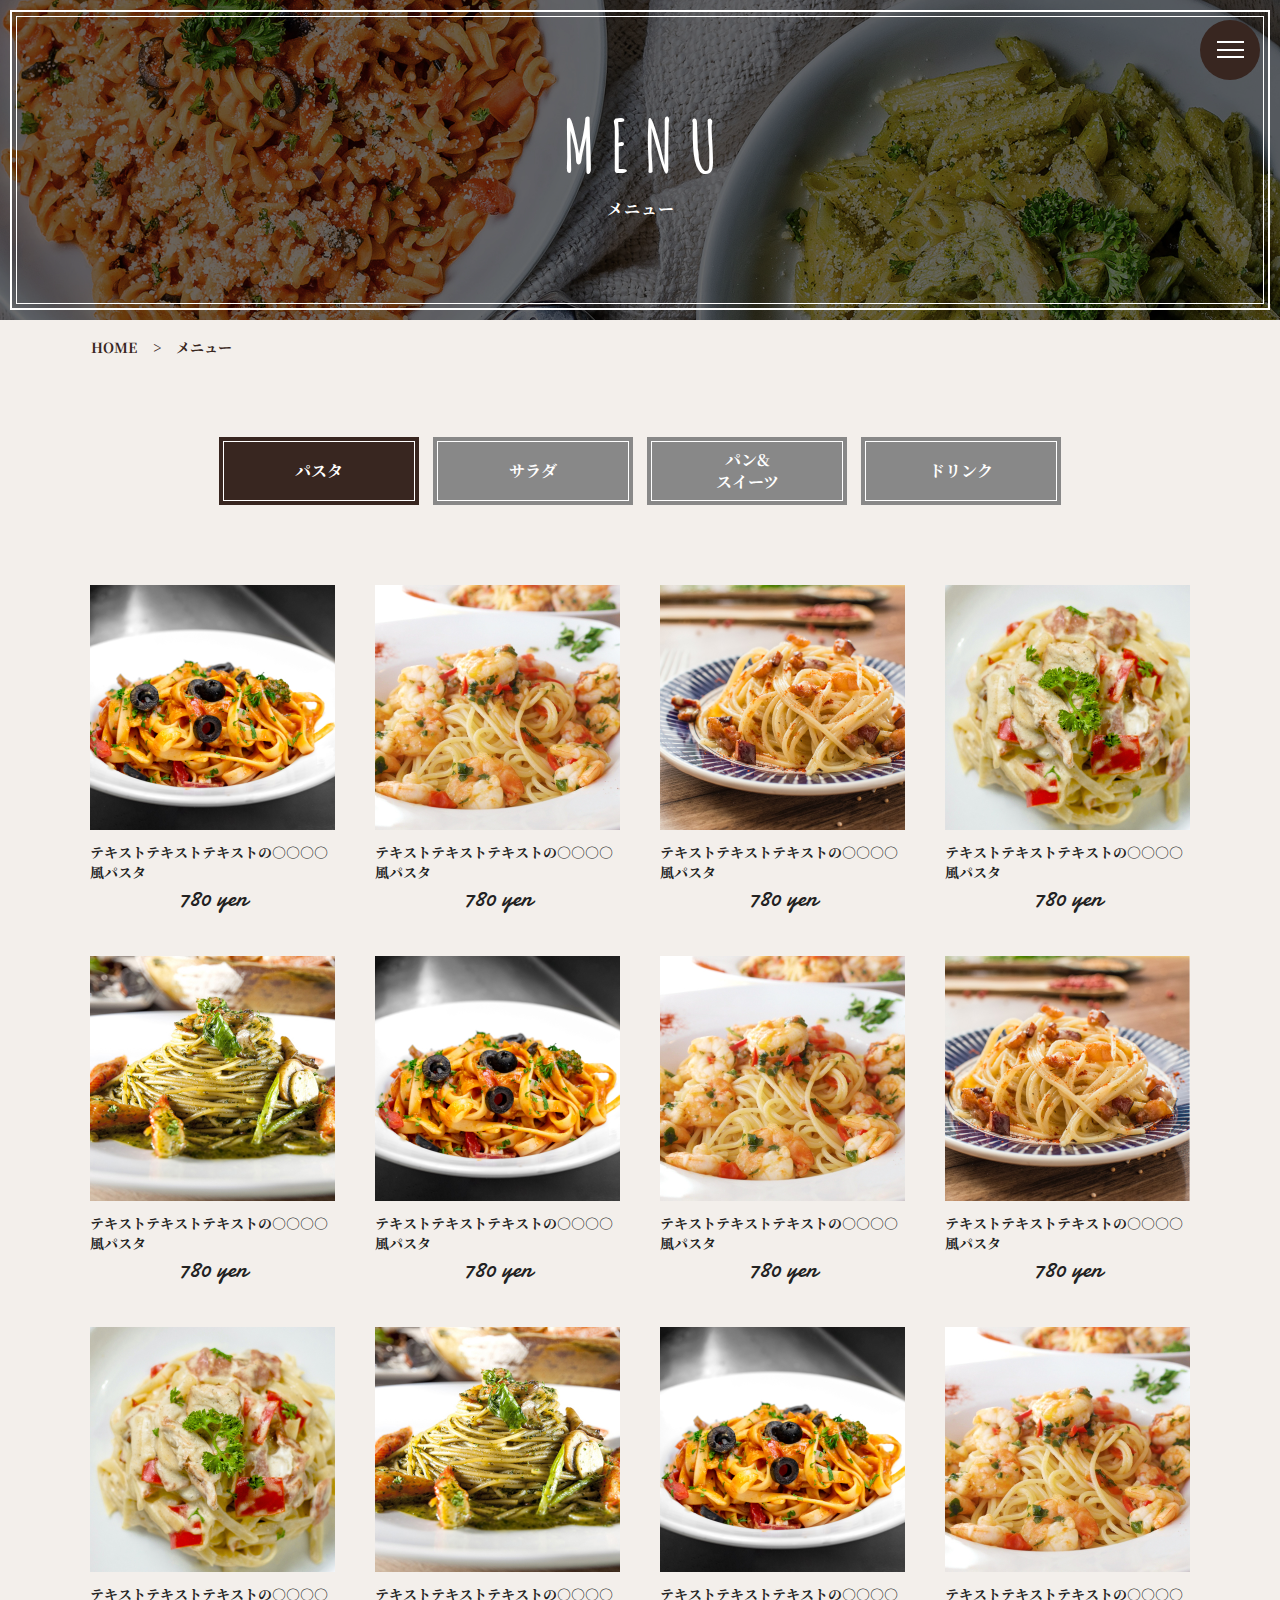
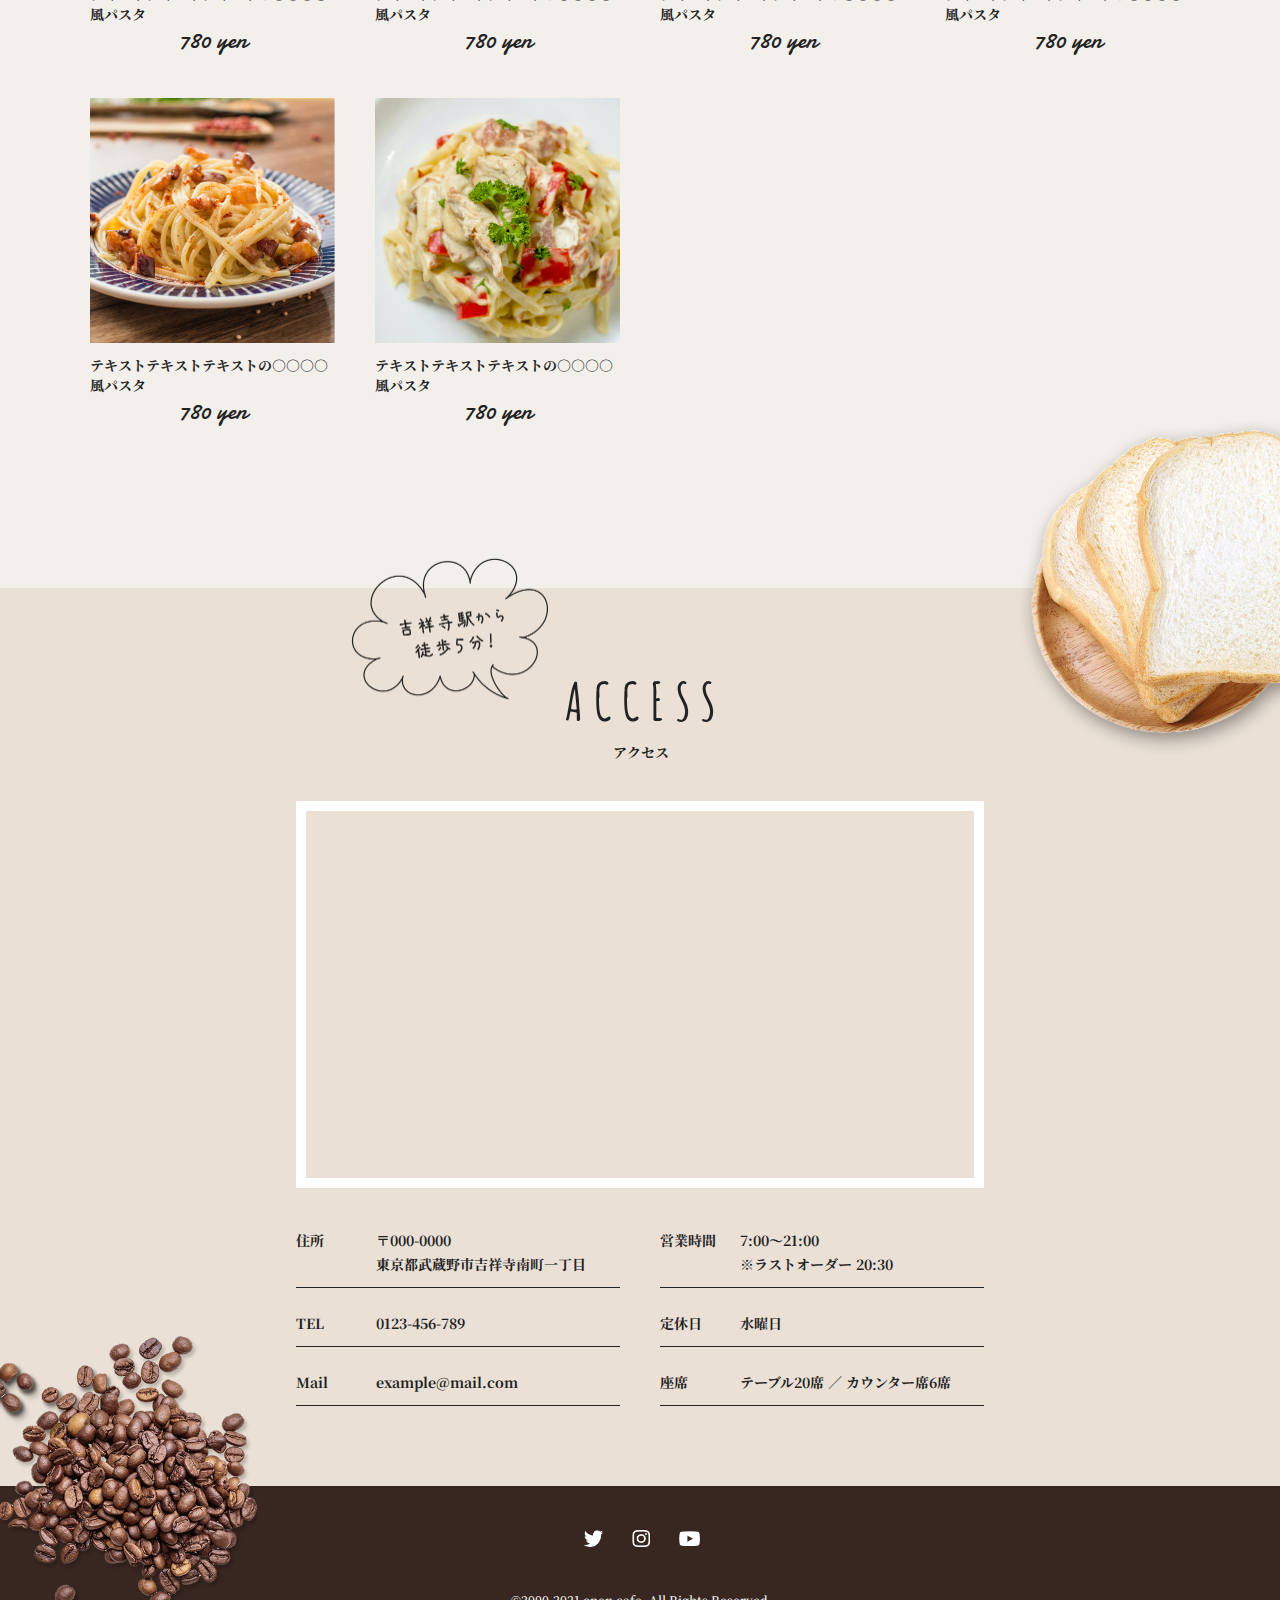
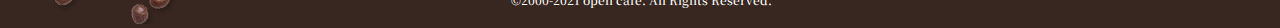
==== commit fb169ac9: "Fix responsive" ====
--- a/archive-menu.html
+++ b/archive-menu.html
@@ -138,7 +138,7 @@
           <img src="./img/menu/img_pasta1.jpg" alt="" width="490" height="490">
         </div>
         <div class="p-menu-entries__item-body">
-          <p class="p-menu-entries__item-name">テキストテキストテキストの○○○○風パスタ</p>
+          <h3 class="p-menu-entries__item-name">テキストテキストテキストの○○○○風パスタ</h3>
           <p class="p-menu-entries__item-price">780 yen</p>
         </div><!-- /entry-item-body -->
       </a><!-- /entry-item -->
@@ -148,7 +148,7 @@
           <img src="./img/menu/img_pasta2.jpg" alt="" width="490" height="490">
         </div>
         <div class="p-menu-entries__item-body">
-          <p class="p-menu-entries__item-name">テキストテキストテキストの○○○○風パスタ</p>
+          <h3 class="p-menu-entries__item-name">テキストテキストテキストの○○○○風パスタ</h3>
           <p class="p-menu-entries__item-price">780 yen</p>
         </div><!-- /entry-item-body -->
       </a><!-- /entry-item -->
@@ -158,7 +158,7 @@
           <img src="./img/menu/img_pasta3.jpg" alt="" width="490" height="490">
         </div>
         <div class="p-menu-entries__item-body">
-          <p class="p-menu-entries__item-name">テキストテキストテキストの○○○○風パスタ</p>
+          <h3 class="p-menu-entries__item-name">テキストテキストテキストの○○○○風パスタ</h3>
           <p class="p-menu-entries__item-price">780 yen</p>
         </div><!-- /entry-item-body -->
       </a><!-- /entry-item -->
@@ -168,7 +168,7 @@
           <img src="./img/menu/img_pasta4.jpg" alt="" width="490" height="490">
         </div>
         <div class="p-menu-entries__item-body">
-          <p class="p-menu-entries__item-name">テキストテキストテキストの○○○○風パスタ</p>
+          <h3 class="p-menu-entries__item-name">テキストテキストテキストの○○○○風パスタ</h3>
           <p class="p-menu-entries__item-price">780 yen</p>
         </div><!-- /entry-item-body -->
       </a><!-- /entry-item -->
@@ -178,7 +178,7 @@
           <img src="./img/menu/img_pasta5.jpg" alt="" width="490" height="490">
         </div>
         <div class="p-menu-entries__item-body">
-          <p class="p-menu-entries__item-name">テキストテキストテキストの○○○○風パスタ</p>
+          <h3 class="p-menu-entries__item-name">テキストテキストテキストの○○○○風パスタ</h3>
           <p class="p-menu-entries__item-price">780 yen</p>
         </div><!-- /entry-item-body -->
       </a><!-- /entry-item -->
@@ -188,7 +188,7 @@
           <img src="./img/menu/img_pasta6.jpg" alt="" width="490" height="490">
         </div>
         <div class="p-menu-entries__item-body">
-          <p class="p-menu-entries__item-name">テキストテキストテキストの○○○○風パスタ</p>
+          <h3 class="p-menu-entries__item-name">テキストテキストテキストの○○○○風パスタ</h3>
           <p class="p-menu-entries__item-price">780 yen</p>
         </div><!-- /entry-item-body -->
       </a><!-- /entry-item -->
@@ -198,7 +198,7 @@
           <img src="./img/menu/img_pasta7.jpg" alt="" width="490" height="490">
         </div>
         <div class="p-menu-entries__item-body">
-          <p class="p-menu-entries__item-name">テキストテキストテキストの○○○○風パスタ</p>
+          <h3 class="p-menu-entries__item-name">テキストテキストテキストの○○○○風パスタ</h3>
           <p class="p-menu-entries__item-price">780 yen</p>
         </div><!-- /entry-item-body -->
       </a><!-- /entry-item -->
@@ -208,7 +208,7 @@
           <img src="./img/menu/img_pasta8.jpg" alt="" width="490" height="490">
         </div>
         <div class="p-menu-entries__item-body">
-          <p class="p-menu-entries__item-name">テキストテキストテキストの○○○○風パスタ</p>
+          <h3 class="p-menu-entries__item-name">テキストテキストテキストの○○○○風パスタ</h3>
           <p class="p-menu-entries__item-price">780 yen</p>
         </div><!-- /entry-item-body -->
       </a><!-- /entry-item -->
@@ -218,7 +218,7 @@
           <img src="./img/menu/img_pasta9.jpg" alt="" width="490" height="490">
         </div>
         <div class="p-menu-entries__item-body">
-          <p class="p-menu-entries__item-name">テキストテキストテキストの○○○○風パスタ</p>
+          <h3 class="p-menu-entries__item-name">テキストテキストテキストの○○○○風パスタ</h3>
           <p class="p-menu-entries__item-price">780 yen</p>
         </div><!-- /entry-item-body -->
       </a><!-- /entry-item -->
@@ -228,7 +228,7 @@
           <img src="./img/menu/img_pasta10.jpg" alt="" width="490" height="490">
         </div>
         <div class="p-menu-entries__item-body">
-          <p class="p-menu-entries__item-name">テキストテキストテキストの○○○○風パスタ</p>
+          <h3 class="p-menu-entries__item-name">テキストテキストテキストの○○○○風パスタ</h3>
           <p class="p-menu-entries__item-price">780 yen</p>
         </div><!-- /entry-item-body -->
       </a><!-- /entry-item -->
@@ -238,7 +238,7 @@
           <img src="./img/menu/img_pasta11.jpg" alt="" width="490" height="490">
         </div>
         <div class="p-menu-entries__item-body">
-          <p class="p-menu-entries__item-name">テキストテキストテキストの○○○○風パスタ</p>
+          <h3 class="p-menu-entries__item-name">テキストテキストテキストの○○○○風パスタ</h3>
           <p class="p-menu-entries__item-price">780 yen</p>
         </div><!-- /entry-item-body -->
       </a><!-- /entry-item -->
@@ -248,7 +248,7 @@
           <img src="./img/menu/img_pasta12.jpg" alt="" width="490" height="490">
         </div>
         <div class="p-menu-entries__item-body">
-          <p class="p-menu-entries__item-name">テキストテキストテキストの○○○○風パスタ</p>
+          <h3 class="p-menu-entries__item-name">テキストテキストテキストの○○○○風パスタ</h3>
           <p class="p-menu-entries__item-price">780 yen</p>
         </div><!-- /entry-item-body -->
       </a><!-- /entry-item -->
@@ -258,7 +258,7 @@
           <img src="./img/menu/img_pasta13.jpg" alt="" width="490" height="490">
         </div>
         <div class="p-menu-entries__item-body">
-          <p class="p-menu-entries__item-name">テキストテキストテキストの○○○○風パスタ</p>
+          <h3 class="p-menu-entries__item-name">テキストテキストテキストの○○○○風パスタ</h3>
           <p class="p-menu-entries__item-price">780 yen</p>
         </div><!-- /entry-item-body -->
       </a><!-- /entry-item -->
@@ -268,7 +268,7 @@
           <img src="./img/menu/img_pasta14.jpg" alt="" width="490" height="490">
         </div>
         <div class="p-menu-entries__item-body">
-          <p class="p-menu-entries__item-name">テキストテキストテキストの○○○○風パスタ</p>
+          <h3 class="p-menu-entries__item-name">テキストテキストテキストの○○○○風パスタ</h3>
           <p class="p-menu-entries__item-price">780 yen</p>
         </div><!-- /entry-item-body -->
       </a><!-- /entry-item -->
@@ -277,97 +277,100 @@
   </div><!-- /entries -->
 
 
-  <!-- p-access -->
-  <section class="p-access">
-
-    <!-- p-access__container -->
-    <div class="p-access__container">
-
-      <!-- p-access__inner -->
-      <div class="p-access__inner c-inner">
-        <div class="p-access__head c-head">
-          <p class="p-access__head-en c-head-en">ACCESS</p>
-          <h2 class="p-access__head-ja c-head-ja">アクセス</h2>
-        </div>
-        <div class="p-access__map">
-          <iframe class="p-access__map-iframe"
-            src="https://www.google.com/maps/embed?pb=!1m14!1m8!1m3!1d6480.074414226512!2d139.580213!3d35.700702!3m2!1i1024!2i768!4f13.1!3m3!1m2!1s0x6018ee39b555205f%3A0xabb26a0a2fbda595!2z44CSMTgwLTAwMDMg5p2x5Lqs6YO95q2m6JS16YeO5biC5ZCJ56Wl5a-65Y2X55S677yR5LiB55uu!5e0!3m2!1sja!2sjp!4v1742618080559!5m2!1sja!2sjp"
-            width="600" height="450" style="border:0;" allowfullscreen="" loading="lazy"
-            referrerpolicy="no-referrer-when-downgrade"></iframe>
-        </div>
-        <!-- p-access__info -->
-        <div class="p-access__info">
-          <dl class="p-access__definition">
-            <dt class="p-access__term">住所</dt>
-            <dd class="p-access__description">〒000-0000<br>東京都武蔵野市吉祥寺南町一丁目</dd>
-          </dl>
-          <dl class="p-access__definition">
-            <dt class="p-access__term">TEL</dt>
-            <dd class="p-access__description">0123-456-789</dd>
-          </dl>
-          <dl class="p-access__definition">
-            <dt class="p-access__term">Mail</dt>
-            <dd class="p-access__description">example@mail.com</dd>
-          </dl>
-          <dl class="p-access__definition">
-            <dt class="p-access__term">営業時間</dt>
-            <dd class="p-access__description">7:00〜21:00<br>※ラストオーダー 20:30</dd>
-          </dl>
-          <dl class="p-access__definition">
-            <dt class="p-access__term">定休日</dt>
-            <dd class="p-access__description">水曜日</dd>
-          </dl>
-          <dl class="p-access__definition">
-            <dt class="p-access__term">座席</dt>
-            <dd class="p-access__description">テーブル20席 ／ カウンター席6席</dd>
-          </dl>
-        </div><!-- /p-access__info -->
-
-        <div class="p-access__balloon-image"><img src="./img/access/img_balloon-access.png" alt="" width="466"
-            height="401"></div>
-        <div class="p-access__bread-image"><img src="./img/access/bg_bread.png" alt="" width="466" height="401"></div>
-
-      </div><!-- /p-access__inner -->
-    </div><!-- p-access__container -->
-  </section><!-- /p-access -->
-
-
-  <div id="js-pagetop" class="p-pagetop">
-    <a href="#" class="p-pagetop__button u-hover-opacity"><img src="./img/icon_arrow-top.png" alt="" width="88"
-        height="88"></a>
-  </div>
-
-
-  <!-- p-footer -->
-  <footer class="p-footer">
-
-    <div class="p-footer__icons">
-      <div class="p-footer__icon">
-        <a target="_blank" class="u-hover-opacity" href="https://x.com/home"><img src="./img/Icon-twitter-light.png"
-            alt="" width="65" height="54"></a>
-      </div>
-      <div class="p-footer__icon">
-        <a target="_blank" class="u-hover-opacity" href="https://www.instagram.com/"><img
-            src="./img/Icon-instagram-light.png" alt="" width="61" height="60"></a>
-      </div>
-      <div class="p-footer__icon">
-        <a target="_blank" class="u-hover-opacity" href="https://www.youtube.com/"><img
-            src="./img/Icon-youtube-light.png" alt="" width="71" height="50"></a>
-      </div>
-    </div>
-    <small class="p-footer__copyright">©︎2000-2021 open cafe. All Rights Reserved.</small>
-
-    <picture class="p-footer__coffee-image">
-      <source media="(min-width: 768px)" srcset="./img/footer/bg_coffee-beans3.png">
-      <img src="./img/footer/bg_coffee-beans3-sp.png" alt="" width="682" height="576">
-    </picture>
-
-  </footer><!-- /footer -->
-
-  <!-- js -->
-  <script src="./js/lib/swiper-bundle.min.js"></script>
-  <script src="https://ajax.googleapis.com/ajax/libs/jquery/3.7.1/jquery.min.js"></script>
-  <script src="js/script.js"></script>
+	<!-- p-access -->
+	<section class="p-access">
+
+		<!-- p-access__container -->
+		<div class="p-access__container">
+
+			<!-- p-access__inner -->
+			<div class="p-access__inner c-inner">
+				<div class="p-access__head c-head">
+					<p class="p-access__head-en c-head-en">ACCESS</p>
+					<h2 class="p-access__head-ja c-head-ja">アクセス</h2>
+				</div>
+
+				<div class="c-shop">
+					<div class="c-shop__map">
+						<iframe class="c-shop__map-iframe"
+							src="https://www.google.com/maps/embed?pb=!1m14!1m8!1m3!1d6480.074414226512!2d139.580213!3d35.700702!3m2!1i1024!2i768!4f13.1!3m3!1m2!1s0x6018ee39b555205f%3A0xabb26a0a2fbda595!2z44CSMTgwLTAwMDMg5p2x5Lqs6YO95q2m6JS16YeO5biC5ZCJ56Wl5a-65Y2X55S677yR5LiB55uu!5e0!3m2!1sja!2sjp!4v1742618080559!5m2!1sja!2sjp"
+							width="600" height="450" style="border:0;" allowfullscreen="" loading="lazy"
+							referrerpolicy="no-referrer-when-downgrade"></iframe>
+					</div>
+					<!-- c-shop__info -->
+					<div class="c-shop__info">
+						<dl class="c-shop__definition">
+							<dt class="c-shop__term">住所</dt>
+							<dd class="c-shop__description">〒000-0000<br>東京都武蔵野市吉祥寺南町一丁目</dd>
+						</dl>
+						<dl class="c-shop__definition">
+							<dt class="c-shop__term">TEL</dt>
+							<dd class="c-shop__description">0123-456-789</dd>
+						</dl>
+						<dl class="c-shop__definition">
+							<dt class="c-shop__term">Mail</dt>
+							<dd class="c-shop__description">example@mail.com</dd>
+						</dl>
+						<dl class="c-shop__definition">
+							<dt class="c-shop__term">営業時間</dt>
+							<dd class="c-shop__description">7:00〜21:00<br>※ラストオーダー 20:30</dd>
+						</dl>
+						<dl class="c-shop__definition">
+							<dt class="c-shop__term">定休日</dt>
+							<dd class="c-shop__description">水曜日</dd>
+						</dl>
+						<dl class="c-shop__definition">
+							<dt class="c-shop__term">座席</dt>
+							<dd class="c-shop__description">テーブル20席 ／ カウンター席6席</dd>
+						</dl>
+					</div><!-- /c-shop__info -->
+				</div>
+
+				<div class="p-access__balloon-image"><img src="./img/access/img_balloon-access.png" alt="" width="466"
+						height="401"></div>
+				<div class="p-access__bread-image"><img src="./img/access/bg_bread.png" alt="" width="466" height="401"></div>
+
+			</div><!-- /p-access__inner -->
+		</div><!-- p-access__container -->
+	</section><!-- /p-access -->
+
+
+	<div id="js-pagetop" class="p-pagetop">
+		<a href="#" class="p-pagetop__button u-hover-opacity"><img src="./img/icon_arrow-top.png" alt="" width="88"
+				height="88"></a>
+	</div>
+
+
+	<!-- p-footer -->
+	<footer class="p-footer">
+
+		<div class="p-footer__icons">
+			<div class="p-footer__icon">
+				<a target="_blank" class="u-hover-opacity" href="https://x.com/home"><img src="./img/Icon-twitter-light.png"
+						alt="" width="65" height="54"></a>
+			</div>
+			<div class="p-footer__icon">
+				<a target="_blank" class="u-hover-opacity" href="https://www.instagram.com/"><img
+						src="./img/Icon-instagram-light.png" alt="" width="61" height="60"></a>
+			</div>
+			<div class="p-footer__icon">
+				<a target="_blank" class="u-hover-opacity" href="https://www.youtube.com/"><img
+						src="./img/Icon-youtube-light.png" alt="" width="71" height="50"></a>
+			</div>
+		</div>
+		<small class="p-footer__copyright">©︎2000-2021 open cafe. All Rights Reserved.</small>
+
+		<picture class="p-footer__coffee-image">
+			<source media="(min-width: 768px)" srcset="./img/footer/bg_coffee-beans3.png">
+			<img src="./img/footer/bg_coffee-beans3-sp.png" alt="" width="682" height="576">
+		</picture>
+
+	</footer><!-- /footer -->
+
+	<!-- js -->
+	<script src="./js/lib/swiper-bundle.min.js"></script>
+	<script src="https://ajax.googleapis.com/ajax/libs/jquery/3.7.1/jquery.min.js"></script>
+	<script src="js/script.js"></script>
 
 </body>
 
--- a/css/style.css
+++ b/css/style.css
@@ -122,7 +122,7 @@
 
 .l-two-column {
   padding-top: 43px;
-  padding-bottom: 60px;
+  padding-bottom: 58px;
   padding-inline: 20px;
   display: -webkit-box;
   display: -ms-flexbox;
@@ -131,7 +131,7 @@
   -webkit-box-direction: normal;
       -ms-flex-direction: column;
           flex-direction: column;
-  gap: 59px;
+  gap: 61px;
 }
 @media screen and (min-width: 768px) {
   .l-two-column {
@@ -189,6 +189,7 @@
 }
 
 .c-button {
+  position: relative;
   color: #ffffff;
   font-size: 16px;
   font-weight: 700;
@@ -329,6 +330,11 @@
     gap: 71px;
   }
 }
+@media screen and (min-width: 768px) and (max-width: 1100px) {
+  .c-concept-box {
+    gap: 50px;
+  }
+}
 @media screen and (min-width: 768px) {
   .c-concept-box--reverse {
     -webkit-box-orient: horizontal;
@@ -396,6 +402,11 @@
     width: 389px;
   }
 }
+@media screen and (min-width: 768px) and (max-width: 1100px) {
+  .c-concept-box__content {
+    width: 320px;
+  }
+}
 @media screen and (min-width: 768px) {
   .c-concept-box__content--3 {
     margin-top: 0px;
@@ -414,6 +425,11 @@
     line-height: 2.14286; /* 214.286% */
   }
 }
+@media screen and (min-width: 768px) and (max-width: 1100px) {
+  .c-concept-box__lead {
+    font-size: 24px;
+  }
+}
 
 .c-concept-box__description {
   margin-top: 32px;
@@ -464,6 +480,7 @@
   }
 }
 .c-news-article--large .c-news-article__label::after {
+  left: 1px;
   width: 78px;
   height: 24px;
 }
@@ -486,11 +503,22 @@
   }
 }
 .c-news-article--large .c-news-article__content-date {
-  margin-top: 11px;
+  margin-top: 10px;
 }
 @media screen and (min-width: 768px) {
   .c-news-article--large .c-news-article__content-date {
+    margin-top: 12px;
     font-size: 14px;
+  }
+}
+.c-news-article--archive .c-news-article__content-lead {
+  margin-top: 8px;
+}
+@media screen and (min-width: 768px) {
+  .c-news-article--archive .c-news-article__content-lead {
+    margin-top: 12px;
+    font-size: 16px;
+    line-height: 1.5; /* 150% */
   }
 }
 @media screen and (min-width: 768px) {
@@ -503,11 +531,11 @@
     width: 85px;
     height: 27px;
   }
-  .c-news-article--archive .c-news-article__content-lead {
-    margin-top: 12px;
-    font-size: 16px;
-    line-height: 1.5; /* 150% */
-  }
+}
+.c-news-article--archive .c-news-article__content-date {
+  margin-top: 7px;
+}
+@media screen and (min-width: 768px) {
   .c-news-article--archive .c-news-article__content-date {
     margin-top: 11px;
     margin-left: 0;
@@ -608,8 +636,8 @@
   width: 70px;
   height: 22px;
   background: #222222;
-  -webkit-clip-path: polygon(0 0, 100% 0, 91% 50%, 100% 100%, 0 100%);
-          clip-path: polygon(0 0, 100% 0, 91% 50%, 100% 100%, 0 100%);
+  -webkit-clip-path: polygon(0 0, 100% 0, 93% 50%, 100% 100%, 0 100%);
+          clip-path: polygon(0 0, 100% 0, 93% 50%, 100% 100%, 0 100%);
 }
 @media screen and (min-width: 768px) {
   .c-news-article__label::after {
@@ -670,10 +698,127 @@
 @media screen and (min-width: 768px) {
   .c-news-article__content-date {
     margin-top: 10px;
-    margin-left: 2px;
-  }
-}
-
+    margin-left: 1px;
+  }
+}
+
+.c-shop .c-shop__title {
+  position: relative;
+  padding-left: 14px;
+  color: #382620;
+  font-size: 20px;
+  font-weight: 700;
+  line-height: normal;
+}
+@media screen and (min-width: 768px) {
+  .c-shop .c-shop__title {
+    padding-left: 22px;
+    font-size: 24px;
+  }
+}
+.c-shop .c-shop__title:before {
+  content: "";
+  display: block;
+  position: absolute;
+  top: 0;
+  left: 0;
+  width: 6px;
+  height: 100%;
+  background-color: #382620;
+}
+.c-shop .c-shop__map {
+  margin-top: 40px;
+  margin-inline: auto;
+  max-width: 335px;
+  height: 188px;
+  border: 5px solid #ffffff;
+}
+@media screen and (min-width: 768px) {
+  .c-shop .c-shop__map {
+    margin-top: 39px;
+    max-width: 688px;
+    height: 387px;
+    border: 10px solid #ffffff;
+  }
+}
+.c-shop .c-shop__map iframe {
+  width: 100%;
+  height: 100%;
+}
+.c-shop .c-shop__info {
+  margin-top: 40px;
+  margin-inline: auto;
+  max-width: 335px;
+  display: grid;
+  grid-template-columns: 1fr;
+  gap: 19px;
+}
+@media screen and (min-width: 768px) {
+  .c-shop .c-shop__info {
+    max-width: 100%;
+    grid-template-rows: repeat(3, auto);
+    -webkit-column-gap: 40px;
+       -moz-column-gap: 40px;
+            column-gap: 40px;
+    row-gap: 23px;
+    grid-auto-flow: column;
+    grid-auto-columns: calc(50% - 20px);
+  }
+}
+.c-shop .c-shop__definition {
+  padding-bottom: 11px;
+  border-bottom: 1px solid #222222;
+  display: -webkit-box;
+  display: -ms-flexbox;
+  display: flex;
+  gap: 24px;
+}
+.c-shop .c-shop__term {
+  -ms-flex-negative: 0;
+      flex-shrink: 0;
+  width: 56px;
+  font-weight: 700;
+}
+@media screen and (min-width: 768px) {
+  .c-shop .c-shop__term {
+    font-weight: 700;
+  }
+}
+.c-shop .c-shop__description {
+  -webkit-box-flex: 1;
+      -ms-flex-positive: 1;
+          flex-grow: 1;
+  font-weight: 700;
+  line-height: 1.71429; /* 171.429% */
+}
+.c-shop--sister .c-shop__map {
+  margin-top: 20px;
+}
+@media screen and (min-width: 768px) {
+  .c-shop--sister .c-shop__map {
+    margin-top: 24px;
+  }
+}
+.c-shop--sister .c-shop__info {
+  margin-top: 18px;
+  gap: 18px;
+}
+@media screen and (min-width: 768px) {
+  .c-shop--sister .c-shop__info {
+    margin-top: 22px;
+    row-gap: 22px;
+    -webkit-column-gap: 40px;
+       -moz-column-gap: 40px;
+            column-gap: 40px;
+  }
+}
+.c-shop--sister .c-shop__definition {
+  padding-bottom: 12px;
+}
+.c-shop--sister .c-shop__term {
+  margin-top: 2px;
+  line-height: normal;
+}
 .p-drawer {
   position: fixed;
   z-index: 40;
@@ -966,7 +1111,6 @@
 
 .p-fv__menu-sns-icons {
   margin-top: 57px;
-  margin-left: 2px;
   display: -webkit-box;
   display: -ms-flexbox;
   display: flex;
@@ -1089,7 +1233,7 @@
   .p-fv__pickup {
     bottom: 23px;
     left: auto;
-    right: 19px;
+    right: 20px;
     -webkit-transform: none;
             transform: none;
     padding-inline: 0;
@@ -1211,6 +1355,7 @@
   -webkit-box-flex: 1;
       -ms-flex-positive: 1;
           flex-grow: 1;
+  margin-top: -1px;
   margin-left: 4px;
   margin-right: 12px;
 }
@@ -1230,7 +1375,7 @@
 }
 
 .p-fv__pickup-content-text {
-  margin-top: 6px;
+  margin-top: 7px;
   font-size: 12px;
   font-weight: 700;
   line-height: 1.5;
@@ -1365,7 +1510,7 @@
     -webkit-box-pack: end;
         -ms-flex-pack: end;
             justify-content: flex-end;
-    gap: 81px;
+    gap: 80px;
     padding-right: 90px;
     max-width: 1280px;
     margin-inline: auto;
@@ -1402,7 +1547,7 @@
 }
 
 .p-concept__lead {
-  margin-top: 34px;
+  margin-top: 33px;
   font-size: 20px;
   font-weight: 700;
   line-height: 2; /* 200% */
@@ -1438,7 +1583,7 @@
 }
 
 .p-concept__button {
-  margin-top: 61px;
+  margin-top: 62px;
   margin-left: 5px;
   text-align: center;
 }
@@ -1562,7 +1707,7 @@
 
 .p-special__menu-lead {
   position: absolute;
-  top: -22px;
+  top: -21px;
   left: 50%;
   -webkit-transform: translateX(-50%);
           transform: translateX(-50%);
@@ -1578,6 +1723,7 @@
 @media screen and (min-width: 768px) {
   .p-special__menu-lead {
     margin-left: 2px;
+    top: -20px;
     width: 308px;
     height: 37px;
     font-size: 18px;
@@ -1586,7 +1732,7 @@
 .p-special__menu-lead::before, .p-special__menu-lead::after {
   content: "";
   position: absolute;
-  top: 6px;
+  top: 5px;
   width: 29.653px;
   height: 33.3px;
   background: url("../img/special/img-ribbon.png") no-repeat center/contain;
@@ -1599,7 +1745,7 @@
   }
 }
 .p-special__menu-lead::before {
-  left: -18.5px;
+  left: -17.5px;
 }
 @media screen and (min-width: 768px) {
   .p-special__menu-lead::before {
@@ -1640,7 +1786,7 @@
 .p-special__menu-list {
   display: grid;
   grid-template-columns: repeat(2, 1fr);
-  row-gap: 22px;
+  row-gap: 23px;
   -webkit-column-gap: 20px;
      -moz-column-gap: 20px;
           column-gap: 20px;
@@ -1648,7 +1794,6 @@
 @media screen and (min-width: 768px) {
   .p-special__menu-list {
     grid-template-columns: repeat(4, 1fr);
-    row-gap: 23px;
   }
 }
 @media screen and (min-width: 768px) and (max-width: 1100px) {
@@ -1736,7 +1881,7 @@
 }
 
 .p-special__set-box {
-  margin-top: 21px;
+  margin-top: 20px;
   padding-top: 20px;
   padding-bottom: 20px;
   background: #f7f6f4;
@@ -2007,7 +2152,7 @@
 }
 
 .p-menu__drinks-wrapper {
-  margin-top: 20px;
+  margin-top: 19px;
   padding-inline: 20px;
 }
 @media screen and (min-width: 768px) {
@@ -2058,7 +2203,7 @@
 }
 
 .p-menu__drink-head {
-  padding-bottom: 9.5px;
+  padding-bottom: 10.5px;
   border-bottom: 1px solid #222222;
   font-size: 16px;
   font-weight: 700;
@@ -2072,7 +2217,7 @@
 
 .p-menu__drink-list {
   padding-top: 12px;
-  padding-bottom: 40px;
+  padding-bottom: 39px;
   display: -webkit-box;
   display: -ms-flexbox;
   display: flex;
@@ -2121,15 +2266,19 @@
 
 .p-menu__leaves-image {
   position: absolute;
-  top: -195px;
-  left: -42px;
-  width: 186px;
+  top: -196px;
+  left: -43px;
+  width: 190px;
+  -webkit-transform: rotate(-2deg);
+          transform: rotate(-2deg);
 }
 @media screen and (min-width: 768px) {
   .p-menu__leaves-image {
     top: -292px;
     left: -134px;
     width: 392px;
+    -webkit-transform: none;
+            transform: none;
   }
 }
 
@@ -2181,8 +2330,8 @@
 }
 
 .p-gallery__button {
-  margin-top: 46px;
-  margin-left: 10px;
+  margin-top: 47px;
+  margin-left: 9px;
   text-align: center;
 }
 @media screen and (min-width: 768px) {
@@ -2256,7 +2405,7 @@
 }
 
 .p-news__list {
-  margin-top: 38px;
+  margin-top: 39px;
   display: grid;
   grid-template-columns: repeat(2, 1fr);
   -webkit-column-gap: 19px;
@@ -2359,85 +2508,6 @@
   .p-access__head-ja {
     margin-left: 1px;
   }
-}
-
-.p-access__map {
-  margin-top: 40px;
-  margin-inline: auto;
-  max-width: 335px;
-  height: 188px;
-  border: 5px solid #ffffff;
-}
-@media screen and (min-width: 768px) {
-  .p-access__map {
-    margin-top: 39px;
-    max-width: 688px;
-    height: 387px;
-    border: 10px solid #ffffff;
-  }
-}
-
-.p-access__map-iframe {
-  width: 100%;
-  height: 100%;
-}
-
-.p-access__info {
-  margin-top: 40px;
-  margin-inline: auto;
-  max-width: 335px;
-  display: grid;
-  grid-template-columns: 1fr;
-  gap: 19px;
-}
-@media screen and (min-width: 768px) {
-  .p-access__info {
-    margin-top: 42px;
-    max-width: 100%;
-    grid-template-rows: repeat(3, auto);
-    -webkit-column-gap: 40px;
-       -moz-column-gap: 40px;
-            column-gap: 40px;
-    row-gap: 23.3px;
-    grid-auto-flow: column;
-    grid-auto-columns: calc(50% - 20px);
-  }
-}
-
-.p-access__definition {
-  padding-bottom: 11px;
-  border-bottom: 1px solid #222222;
-  display: -webkit-box;
-  display: -ms-flexbox;
-  display: flex;
-  gap: 24px;
-}
-@media screen and (min-width: 768px) {
-  .p-access__definition {
-    padding-bottom: 10px;
-  }
-}
-
-.p-access__term {
-  -ms-flex-negative: 0;
-      flex-shrink: 0;
-  width: 56px;
-  font-weight: 700;
-  line-height: normal;
-}
-@media screen and (min-width: 768px) {
-  .p-access__term {
-    font-weight: 700;
-    line-height: normal;
-  }
-}
-
-.p-access__description {
-  -webkit-box-flex: 1;
-      -ms-flex-positive: 1;
-          flex-grow: 1;
-  font-weight: 700;
-  line-height: 1.71429; /* 171.429% */
 }
 
 .p-access__balloon-image {
@@ -2493,7 +2563,7 @@
   -webkit-box-align: center;
       -ms-flex-align: center;
           align-items: center;
-  gap: 30px;
+  gap: 29px;
 }
 
 .p-footer__icon:nth-of-type(1) {
@@ -2826,12 +2896,17 @@
   font-size: 14px;
   font-weight: 700;
   line-height: 1.35714; /* 135.714% */
+  -webkit-transition: opacity 0.3s ease;
+  transition: opacity 0.3s ease;
 }
 @media screen and (min-width: 768px) {
   .p-genre-nav__link a {
     font-size: 16px;
     height: 68px;
   }
+}
+.p-genre-nav__link a:hover {
+  opacity: 0.7;
 }
 .p-genre-nav__link a::after {
   content: "";
@@ -2912,7 +2987,7 @@
   margin-top: 41px;
   display: grid;
   grid-template-columns: repeat(2, 1fr);
-  row-gap: 24.5px;
+  row-gap: 24px;
   -webkit-column-gap: 19px;
      -moz-column-gap: 19px;
           column-gap: 19px;
@@ -2935,7 +3010,7 @@
 }
 
 .p-pagination {
-  margin-top: 40px;
+  margin-top: 38px;
   display: -webkit-box;
   display: -ms-flexbox;
   display: flex;
@@ -2949,6 +3024,7 @@
 }
 @media screen and (min-width: 768px) {
   .p-pagination {
+    margin-top: 40px;
     margin-left: -8px;
   }
 }
@@ -3455,7 +3531,7 @@
     margin-top: 60px;
     margin-left: 8px;
     grid-template-columns: repeat(3, 1fr);
-    row-gap: 40px;
+    row-gap: 41px;
     -webkit-column-gap: 40px;
        -moz-column-gap: 40px;
             column-gap: 40px;
@@ -3710,18 +3786,30 @@
   }
 }
 
-.p-shop {
+.p-sister-shop {
   padding-top: 44px;
   padding-bottom: 60px;
 }
 @media screen and (min-width: 768px) {
-  .p-shop {
-    padding-top: 65px;
+  .p-sister-shop {
+    padding-top: 63px;
     padding-bottom: 0;
   }
 }
 
-.p-shop__list {
+.p-sister-shop__inner {
+  padding-inline: 20px;
+  max-width: 375px;
+  margin-inline: auto;
+}
+@media screen and (min-width: 768px) {
+  .p-sister-shop__inner {
+    padding-inline: 50px;
+    max-width: 788px;
+  }
+}
+
+.p-sister-shop__list {
   display: -webkit-box;
   display: -ms-flexbox;
   display: flex;
@@ -3729,24 +3817,400 @@
   -webkit-box-direction: normal;
       -ms-flex-direction: column;
           flex-direction: column;
-  gap: 60px;
-}
-@media screen and (min-width: 768px) {
-  .p-shop__list {
+  gap: 60.5px;
+}
+@media screen and (min-width: 768px) {
+  .p-sister-shop__list {
     gap: 121px;
   }
 }
 
-.p-shop__item-title {
+.p-contact {
+  padding-top: 44px;
+  padding-bottom: 59px;
+}
+@media screen and (min-width: 768px) {
+  .p-contact {
+    padding-top: 63px;
+    padding-bottom: 0;
+  }
+}
+
+.p-contact__inner {
+  padding-inline: 20px;
+  margin-inline: auto;
+}
+@media screen and (min-width: 768px) {
+  .p-contact__inner {
+    padding-inline: 50px;
+    max-width: 788px;
+  }
+}
+
+.p-contact__head {
+  text-align: center;
   color: #382620;
   font-size: 20px;
   font-weight: 700;
-  line-height: normal;
-}
-@media screen and (min-width: 768px) {
-  .p-shop__item-title {
-    font-size: 24px;
-  }
+  line-height: 2; /* 200% */
+}
+@media screen and (min-width: 768px) {
+  .p-contact__head {
+    font-size: 28px;
+    font-weight: 700;
+    line-height: 1.42857; /* 142.857% */
+  }
+}
+
+.p-contact__message {
+  margin-top: 20px;
+  color: #382620;
+  font-weight: 500;
+}
+@media screen and (min-width: 768px) {
+  .p-contact__message {
+    margin-top: 27px;
+    font-size: 16px;
+    line-height: normal;
+  }
+}
+
+.p-contact__form {
+  margin-top: 59px;
+}
+@media screen and (min-width: 768px) {
+  .p-contact__form {
+    margin-top: 80px;
+  }
+}
+
+.wpcf7-form {
+  display: -webkit-box;
+  display: -ms-flexbox;
+  display: flex;
+  -webkit-box-orient: vertical;
+  -webkit-box-direction: normal;
+      -ms-flex-direction: column;
+          flex-direction: column;
+}
+.wpcf7-form p {
+  width: 100%;
+  display: -webkit-box;
+  display: -ms-flexbox;
+  display: flex;
+  -webkit-box-orient: vertical;
+  -webkit-box-direction: normal;
+      -ms-flex-direction: column;
+          flex-direction: column;
+  -webkit-box-align: start;
+      -ms-flex-align: start;
+          align-items: flex-start;
+}
+@media screen and (min-width: 768px) {
+  .wpcf7-form p {
+    -webkit-box-orient: horizontal;
+    -webkit-box-direction: normal;
+        -ms-flex-direction: row;
+            flex-direction: row;
+    gap: 28px;
+  }
+}
+.wpcf7-form p:nth-of-type(n + 2) {
+  margin-top: 39.5px;
+}
+@media screen and (min-width: 768px) {
+  .wpcf7-form p:nth-of-type(n + 2) {
+    margin-top: 40px;
+  }
+}
+.wpcf7-form p label {
+  width: 100%;
+  display: -webkit-box;
+  display: -ms-flexbox;
+  display: flex;
+  -webkit-box-orient: vertical;
+  -webkit-box-direction: normal;
+      -ms-flex-direction: column;
+          flex-direction: column;
+  -webkit-box-align: start;
+      -ms-flex-align: start;
+          align-items: flex-start;
+}
+@media screen and (min-width: 768px) {
+  .wpcf7-form p label {
+    -webkit-box-orient: horizontal;
+    -webkit-box-direction: normal;
+        -ms-flex-direction: row;
+            flex-direction: row;
+    gap: 28px;
+  }
+  .wpcf7-form p label .p-contact__item-head {
+    margin-top: 13px;
+  }
+}
+.wpcf7-form.sent .wpcf7-response-output {
+  display: none;
+}
+.wpcf7-form.invalid .wpcf7-response-output {
+  margin-top: 8px;
+  text-align: center;
+  color: #f07317;
+  font-size: 16px;
+}
+
+.p-contact__item-head {
+  font-size: 16px;
+  font-weight: 700;
+  line-height: normal;
+}
+@media screen and (min-width: 768px) {
+  .p-contact__item-head {
+    -ms-flex-negative: 0;
+        flex-shrink: 0;
+    width: 170px;
+  }
+}
+
+.wpcf7-radio {
+  margin-top: 22px;
+  display: -webkit-box;
+  display: -ms-flexbox;
+  display: flex;
+  -webkit-box-orient: vertical;
+  -webkit-box-direction: normal;
+      -ms-flex-direction: column;
+          flex-direction: column;
+  gap: 17px;
+}
+@media screen and (min-width: 768px) {
+  .wpcf7-radio {
+    margin-top: 0;
+  }
+}
+.wpcf7-radio label {
+  position: relative;
+  width: 100%;
+}
+
+.wpcf7-list-item input[type=radio] {
+  width: 1px;
+  height: 1px;
+  position: absolute;
+  clip: rect(0, 0, 0, 0);
+  overflow: hidden;
+}
+.wpcf7-list-item input[type=radio]:checked + .wpcf7-list-item-label::after {
+  display: block;
+}
+.wpcf7-list-item input[type=radio]:focus + .wpcf7-list-item-label::before {
+  border-color: #f07317;
+}
+
+.wpcf7-list-item-label {
+  padding-left: 34px;
+  font-size: 16px;
+  font-weight: 500;
+  line-height: normal;
+}
+.wpcf7-list-item-label::before, .wpcf7-list-item-label::after {
+  content: "";
+  position: absolute;
+  top: 0;
+  left: 0;
+  border-radius: 50%;
+}
+.wpcf7-list-item-label::before {
+  width: 24px;
+  height: 24px;
+  border: 1px solid #382620;
+  background: #ffffff;
+}
+.wpcf7-list-item-label::after {
+  display: none;
+  top: 6px;
+  left: 6px;
+  width: 12px;
+  height: 12px;
+  background: #f07317;
+}
+
+.p-contact__required {
+  display: inline-block;
+  margin-top: -2px;
+  margin-left: 8px;
+  color: #ffffff;
+  font-size: 11px;
+  font-weight: 700;
+  border-radius: 2px;
+  background: #f07317;
+  padding: 1px 6px 2px;
+  vertical-align: middle;
+}
+
+.wpcf7-form-control-wrap {
+  width: 100%;
+}
+
+.wpcf7-text {
+  margin-top: 8.5px;
+  width: 100%;
+  border-radius: 6px;
+  border: 1px solid #382620;
+  background: #ffffff;
+  padding: 9px 15px 10px;
+  font-size: 16px;
+}
+@media screen and (min-width: 768px) {
+  .wpcf7-text {
+    margin-top: 0;
+  }
+}
+.wpcf7-text::-webkit-input-placeholder {
+  color: #ccc;
+}
+.wpcf7-text::-moz-placeholder {
+  color: #ccc;
+}
+.wpcf7-text:-ms-input-placeholder {
+  color: #ccc;
+}
+.wpcf7-text::-ms-input-placeholder {
+  color: #ccc;
+}
+.wpcf7-text::placeholder {
+  color: #ccc;
+}
+
+.wpcf7-textarea {
+  margin-top: 8.5px;
+  width: 100%;
+  height: 200px;
+  border-radius: 6px;
+  border: 1px solid #382620;
+  background: #ffffff;
+  padding: 9px 15px 10px;
+  font-size: 16px;
+  resize: vertical;
+}
+@media screen and (min-width: 768px) {
+  .wpcf7-textarea {
+    margin-top: 0;
+    height: 240px;
+  }
+}
+.wpcf7-textarea::-webkit-input-placeholder {
+  color: #ccc;
+}
+.wpcf7-textarea::-moz-placeholder {
+  color: #ccc;
+}
+.wpcf7-textarea:-ms-input-placeholder {
+  color: #ccc;
+}
+.wpcf7-textarea::-ms-input-placeholder {
+  color: #ccc;
+}
+.wpcf7-textarea::placeholder {
+  color: #ccc;
+}
+
+.p-contact__privacy {
+  margin-top: -22px;
+  color: #382620;
+  font-size: 14px;
+  font-weight: 500;
+  line-height: 1.71429; /* 171.429% */
+}
+@media screen and (min-width: 768px) {
+  .p-contact__privacy {
+    margin-top: 0;
+    line-height: normal;
+  }
+}
+
+.p-contact__submit {
+  margin-top: 43px;
+  margin-left: 4px;
+  -ms-flex-item-align: center;
+      align-self: center;
+  position: relative;
+  display: inline-block;
+  width: 100%;
+  max-width: 290px;
+  -webkit-transform: translate(-5px, -6px);
+          transform: translate(-5px, -6px);
+  -webkit-transition: -webkit-transform 0.3s;
+  transition: -webkit-transform 0.3s;
+  transition: transform 0.3s;
+  transition: transform 0.3s, -webkit-transform 0.3s;
+}
+@media screen and (min-width: 768px) {
+  .p-contact__submit {
+    margin-top: 46px;
+    max-width: 280px;
+  }
+}
+.p-contact__submit::before, .p-contact__submit::after {
+  content: "";
+  position: absolute;
+  display: block;
+}
+.p-contact__submit::before {
+  top: 50%;
+  right: 12px;
+  -webkit-transform: translateY(-50%);
+          transform: translateY(-50%);
+  width: 16px;
+  height: 24px;
+  background: url("../img/button-arrow.png") no-repeat center center/contain;
+}
+.p-contact__submit::after {
+  top: 0;
+  left: 0;
+  width: 100%;
+  height: 100%;
+  border-bottom: 1px solid #222222;
+  border-right: 1px solid #222222;
+  -webkit-transform: translate(5px, 6px);
+          transform: translate(5px, 6px);
+  -webkit-transition: -webkit-transform 0.3s;
+  transition: -webkit-transform 0.3s;
+  transition: transform 0.3s;
+  transition: transform 0.3s, -webkit-transform 0.3s;
+}
+.p-contact__submit:hover {
+  -webkit-transform: translate(0, 0);
+          transform: translate(0, 0);
+}
+.p-contact__submit:hover::after {
+  -webkit-transform: translate(0, 0);
+          transform: translate(0, 0);
+}
+
+.wpcf7-submit {
+  -ms-flex-negative: 0;
+      flex-shrink: 0;
+  color: #ffffff;
+  font-size: 16px;
+  font-weight: 700;
+  line-height: normal;
+  background: #222222;
+  padding-block: 22px 24px;
+  width: 100%;
+  display: -webkit-inline-box;
+  display: -ms-inline-flexbox;
+  display: inline-flex;
+  -webkit-box-pack: center;
+      -ms-flex-pack: center;
+          justify-content: center;
+  -webkit-box-align: center;
+      -ms-flex-align: center;
+          align-items: center;
+}
+
+.wpcf7-not-valid-tip {
+  color: #f07317;
+  font-size: 16px;
 }
 
 @media screen and (min-width: 768px) {
